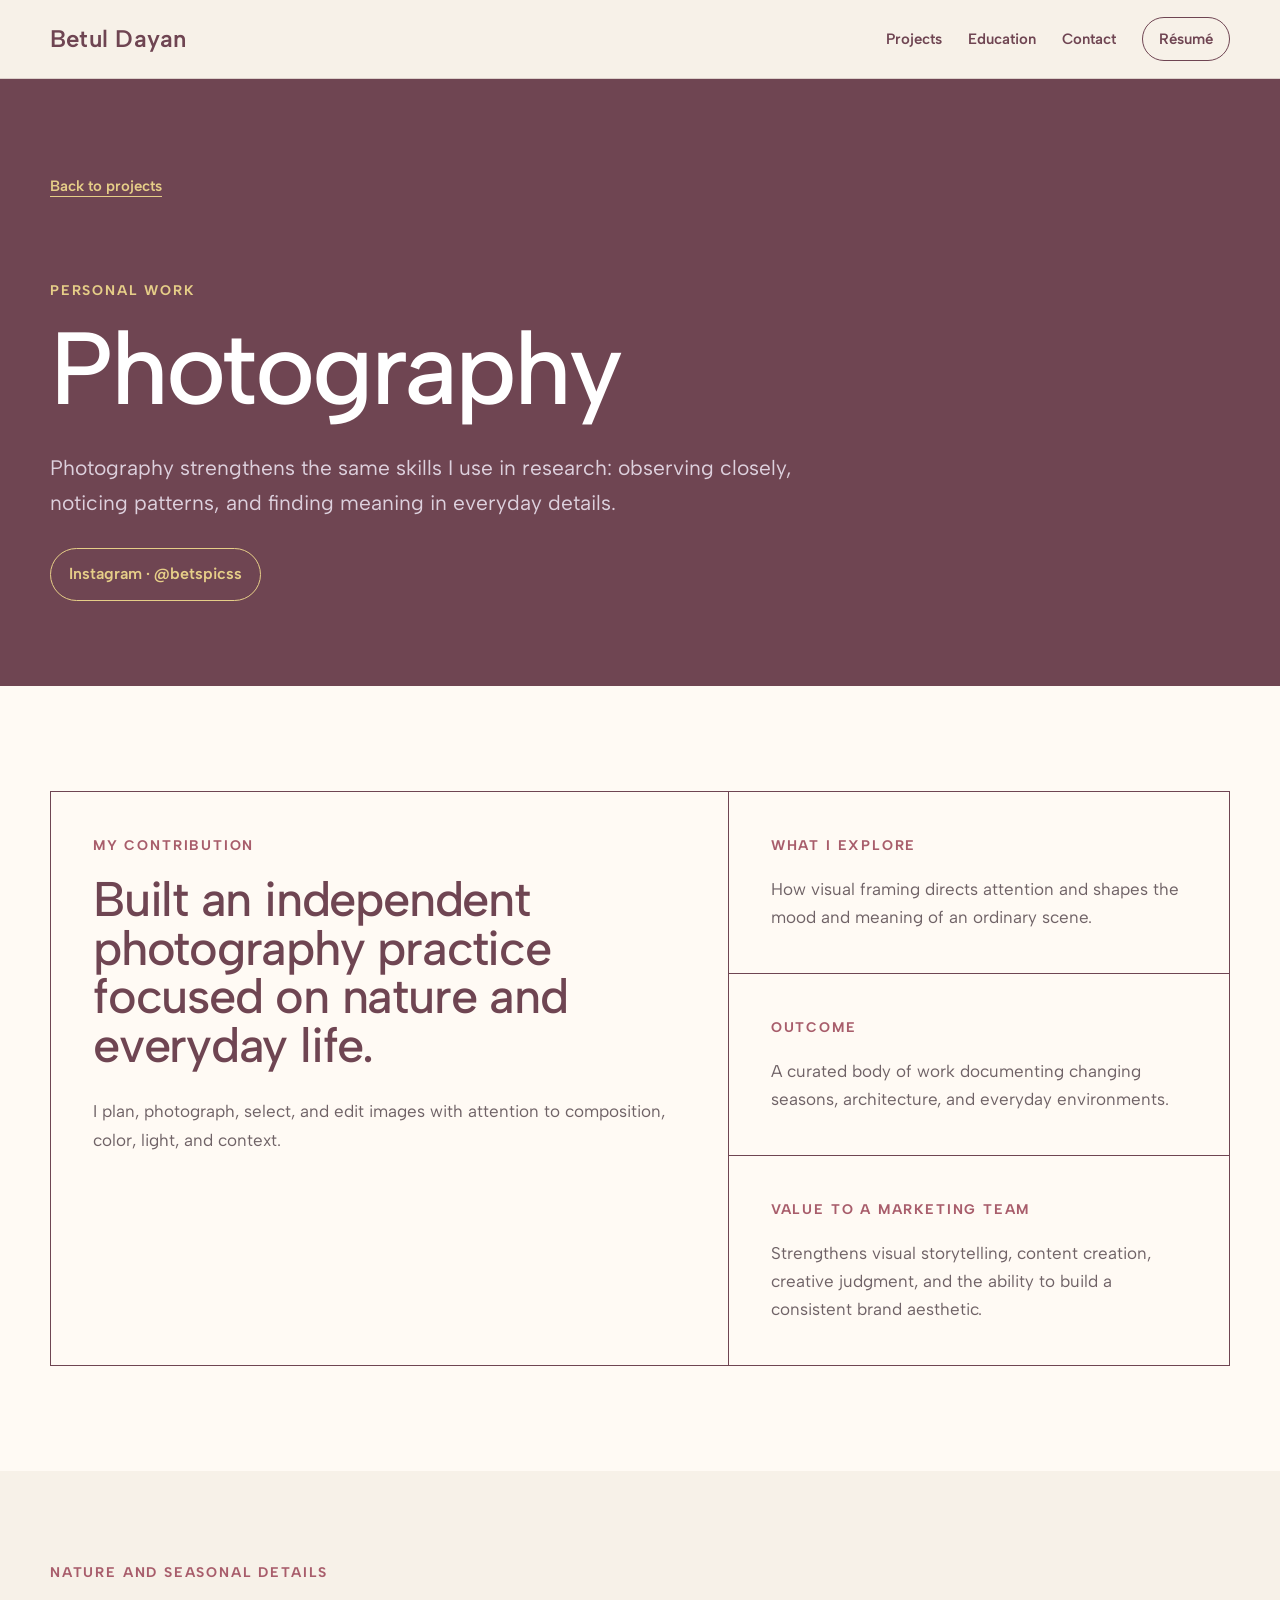
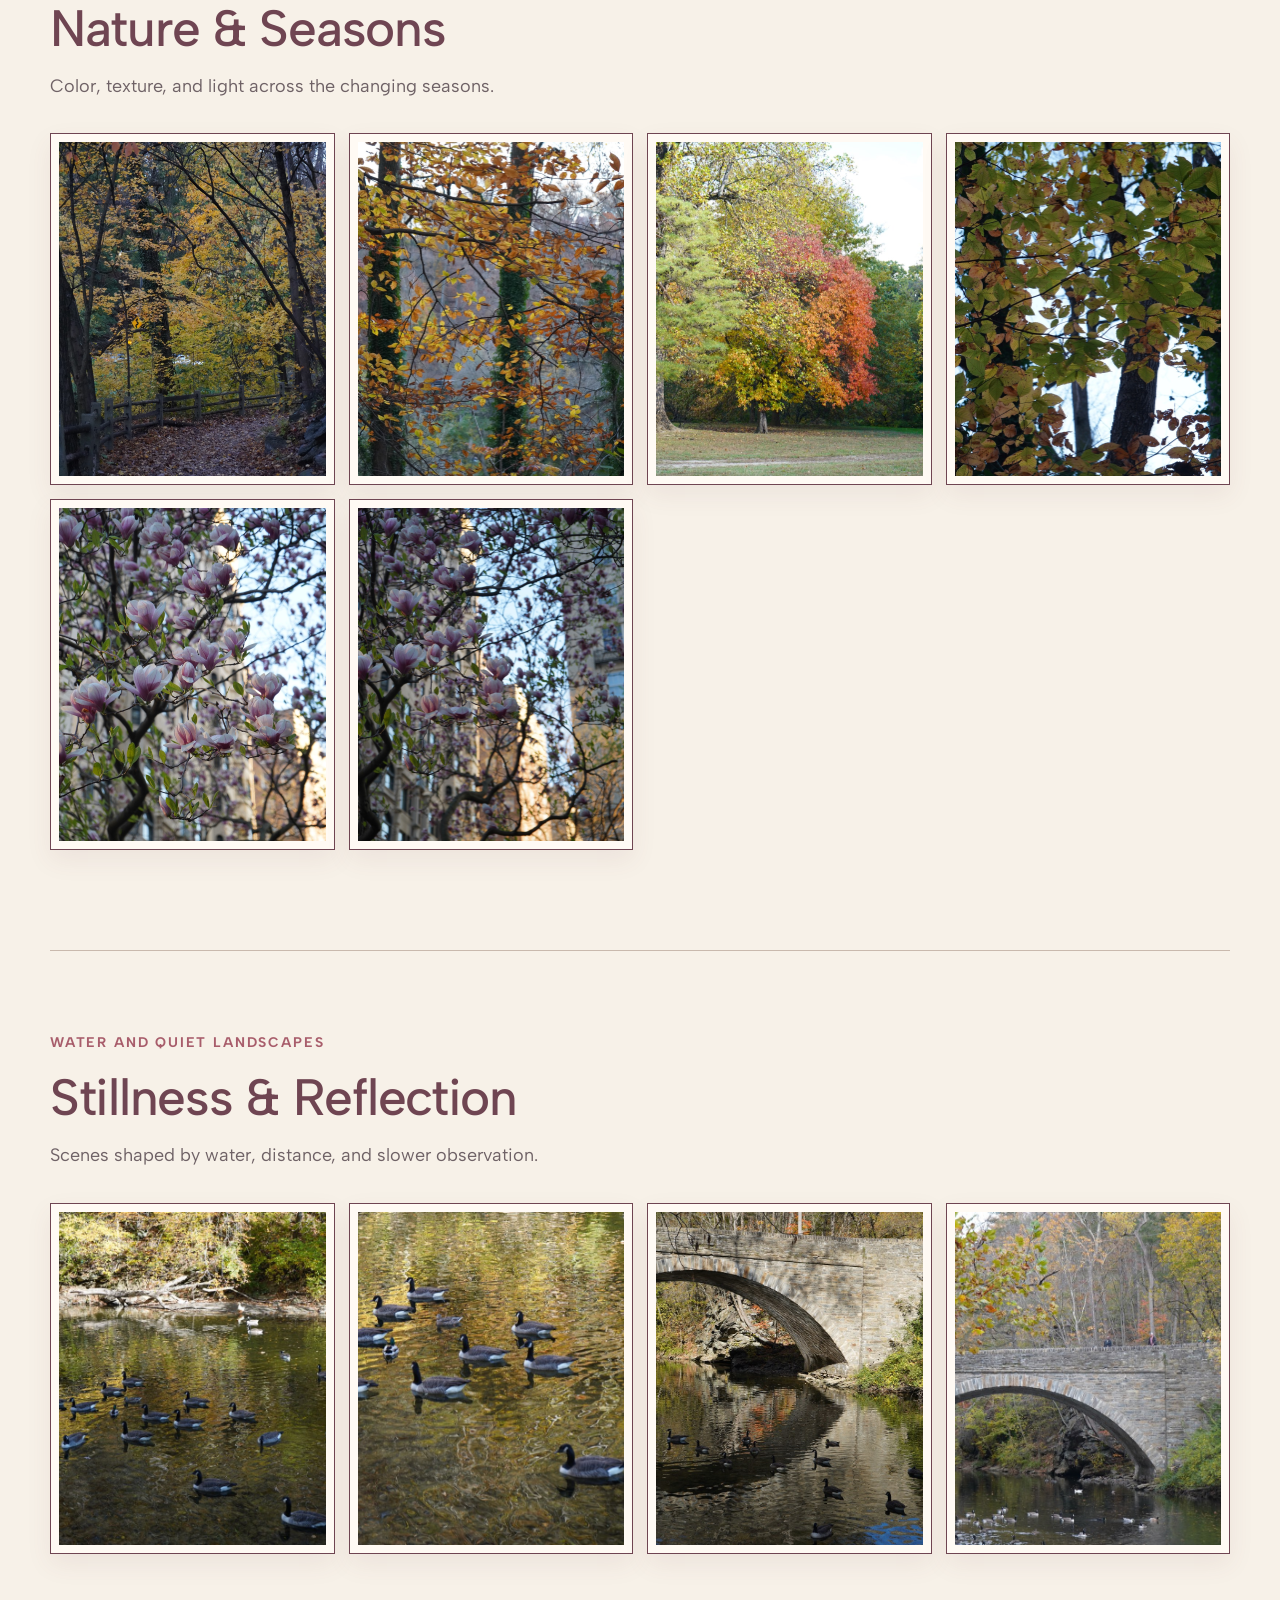
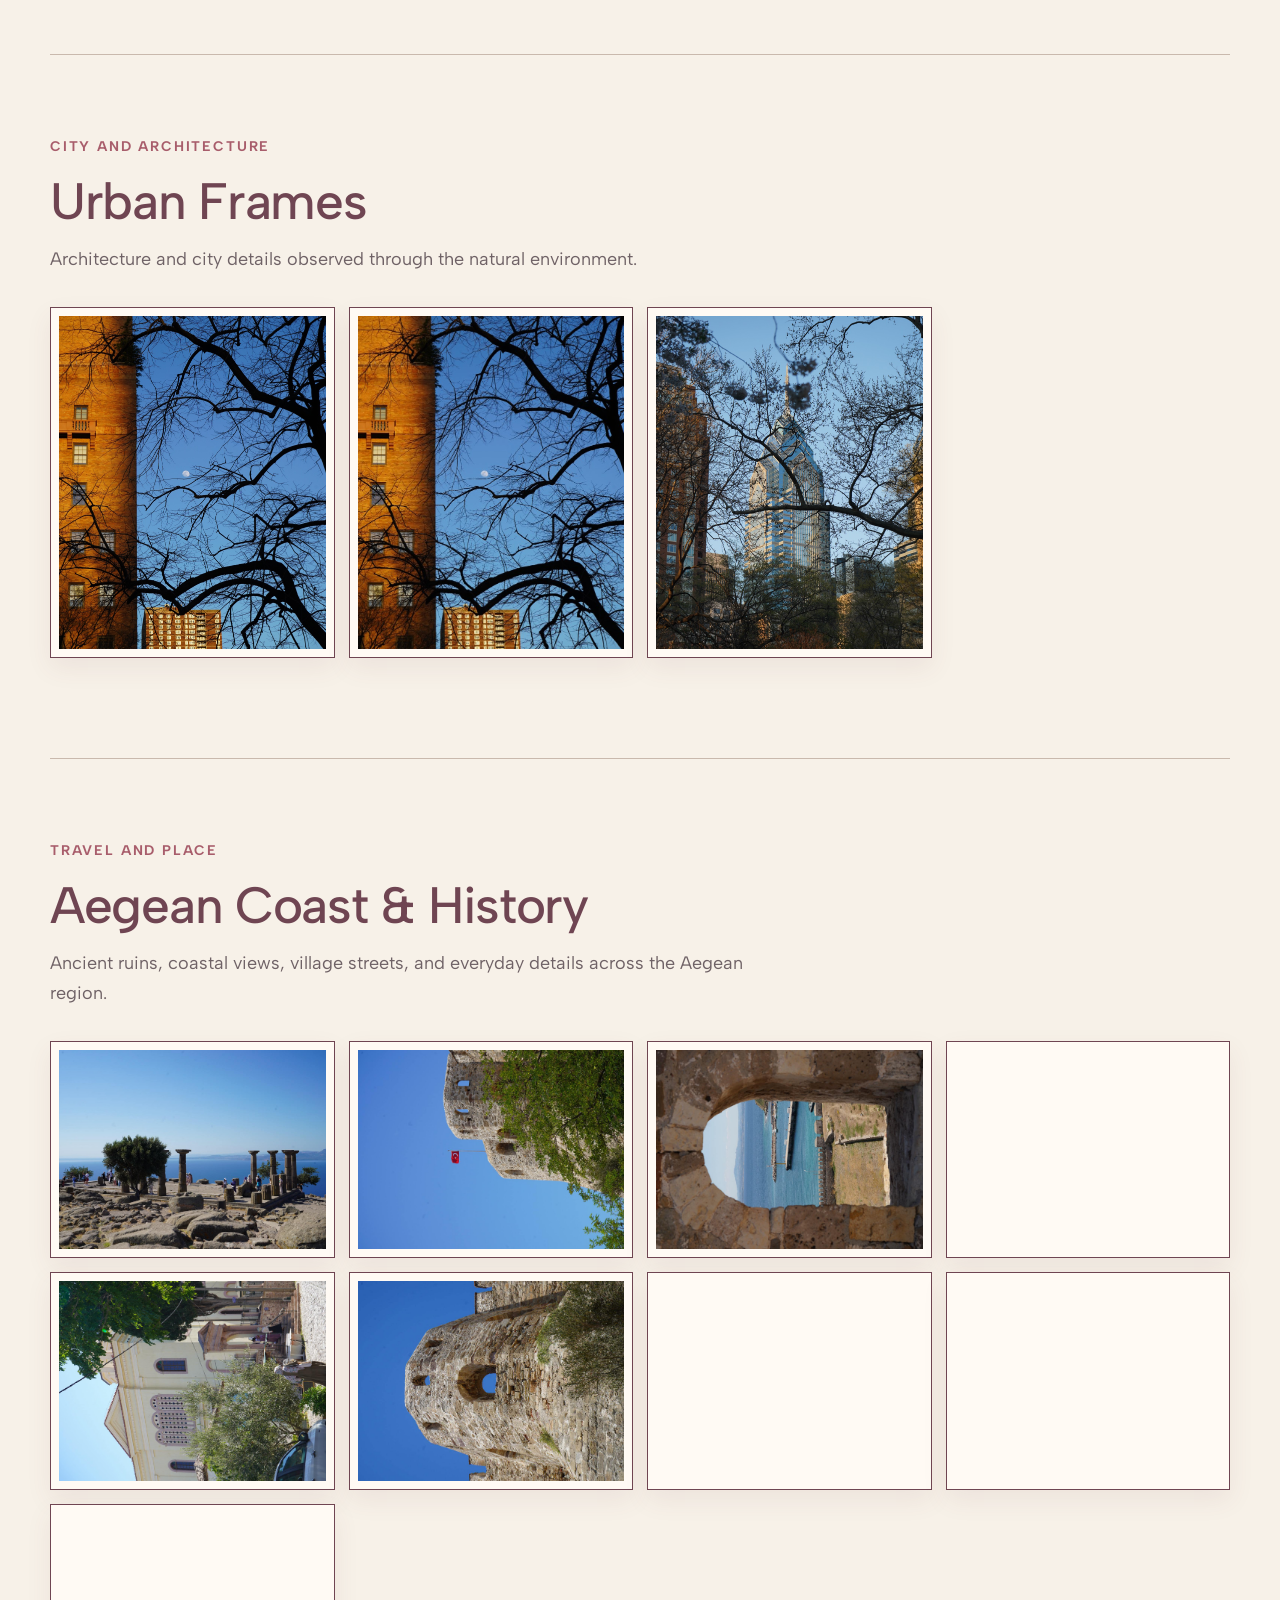
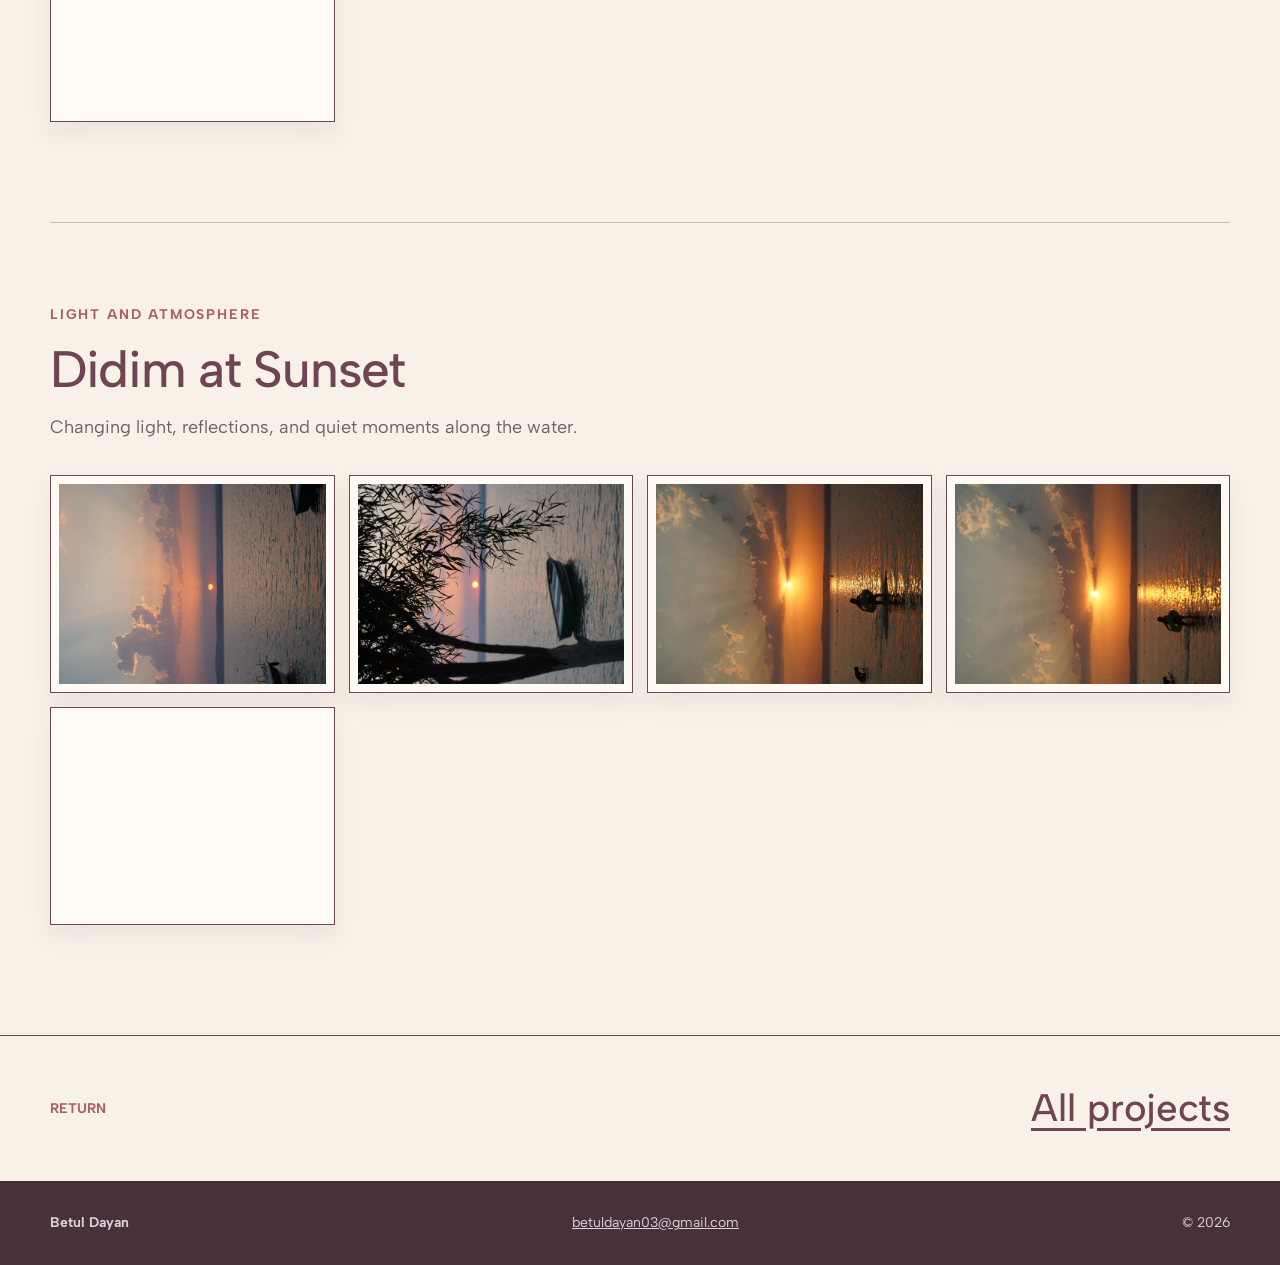
==== photography.html @ ee637c76 "Expand photography albums with Aegean and Didim collections" ====
<!doctype html>
<html lang="en">
  <head>
    <meta charset="utf-8" />
    <meta name="viewport" content="width=device-width, initial-scale=1" />
    <meta name="description" content="A selection of photography by Betul Dayan." />
    <title>Photography | Betul Dayan</title>
    <link rel="stylesheet" href="styles.css?v=23" />
    <script defer src="script.js?v=2"></script>
  </head>
  <body>
    <a class="skip-link" href="#main">Skip to content</a>
    <header class="site-header"><div class="shell nav-row"><a class="wordmark" href="index.html"><strong>Betul Dayan</strong></a><button class="menu-button" type="button" aria-expanded="false" aria-controls="site-nav"><span></span><span></span><span class="sr-only">Open navigation</span></button><nav id="site-nav" class="site-nav"><a href="index.html#work">Projects</a><a href="index.html#experience">Education</a><a href="index.html#contact">Contact</a><a class="nav-pill" href="assets/Betul_Dayan_Resume.pdf" download>Résumé</a></nav></div></header>
    <main id="main">
      <section class="photography-hero"><div class="shell"><a class="back-link" href="index.html#work">Back to projects</a><p class="eyebrow">Personal work</p><h1>Photography</h1><p class="photography-intro">Photography strengthens the same skills I use in research: observing closely, noticing patterns, and finding meaning in everyday details.</p><a class="photography-instagram" href="https://www.instagram.com/betspicss/" target="_blank" rel="noreferrer">Instagram · @betspicss</a></div></section>
      <section class="project-details photography-details"><div class="shell detail-grid"><article><p class="section-label">My contribution</p><h2>Built an independent photography practice focused on nature and everyday life.</h2><p>I plan, photograph, select, and edit images with attention to composition, color, light, and context.</p></article><article><p class="section-label">What I explore</p><p>How visual framing directs attention and shapes the mood and meaning of an ordinary scene.</p></article><article><p class="section-label">Outcome</p><p>A curated body of work documenting changing seasons, architecture, and everyday environments.</p></article><article><p class="section-label">Value to a marketing team</p><p>Strengthens visual storytelling, content creation, creative judgment, and the ability to build a consistent brand aesthetic.</p></article></div></section>
      <section class="photography-gallery-section" aria-label="Photography albums">
        <div class="shell">
          <article class="photography-album">
            <header class="photography-album-heading"><p class="section-label">Nature and seasonal details</p><h2>Nature &amp; Seasons</h2><p>Color, texture, and light across the changing seasons.</p></header>
            <div class="photography-grid">
              <figure><a href="assets/photo-autumn-path.jpg" target="_blank" rel="noreferrer"><img src="assets/photo-autumn-path.jpg" alt="A winding woodland path beneath autumn foliage" loading="lazy" decoding="async" /></a></figure>
              <figure><a href="assets/photo-autumn-leaves.jpg" target="_blank" rel="noreferrer"><img src="assets/photo-autumn-leaves.jpg" alt="Layers of yellow and copper leaves between tree trunks" loading="lazy" decoding="async" /></a></figure>
              <figure><a href="assets/photo-autumn-trees.jpg" target="_blank" rel="noreferrer"><img src="assets/photo-autumn-trees.jpg" alt="Tall trees surrounded by warm autumn foliage" loading="lazy" decoding="async" /></a></figure>
              <figure><a href="assets/photo-green-canopy.jpg" target="_blank" rel="noreferrer"><img src="assets/photo-green-canopy.jpg" alt="Green and amber leaves forming a dense forest canopy" loading="lazy" decoding="async" /></a></figure>
              <figure><a href="assets/photo-magnolias-close.jpg" target="_blank" rel="noreferrer"><img src="assets/photo-magnolias-close.jpg" alt="Pink magnolia blossoms against a softly blurred city background" loading="lazy" decoding="async" /></a></figure>
              <figure><a href="assets/photo-magnolias-wide.jpg" target="_blank" rel="noreferrer"><img src="assets/photo-magnolias-wide.jpg" alt="A canopy of pink magnolia blossoms framed by city buildings" loading="lazy" decoding="async" /></a></figure>
            </div>
          </article>
          <article class="photography-album">
            <header class="photography-album-heading"><p class="section-label">Water and quiet landscapes</p><h2>Stillness &amp; Reflection</h2><p>Scenes shaped by water, distance, and slower observation.</p></header>
            <div class="photography-grid">
              <figure><a href="assets/photo-pond-shore.jpg" target="_blank" rel="noreferrer"><img src="assets/photo-pond-shore.jpg" alt="A quiet pond shoreline surrounded by trees" loading="lazy" decoding="async" /></a></figure>
              <figure><a href="assets/photo-geese-reflections.jpg" target="_blank" rel="noreferrer"><img src="assets/photo-geese-reflections.jpg" alt="Geese moving across reflective water" loading="lazy" decoding="async" /></a></figure>
              <figure><a href="assets/photo-stone-bridge.jpg" target="_blank" rel="noreferrer"><img src="assets/photo-stone-bridge.jpg" alt="A stone bridge framed by surrounding greenery" loading="lazy" decoding="async" /></a></figure>
              <figure><a href="assets/photo-bridge-landscape.jpg" target="_blank" rel="noreferrer"><img src="assets/photo-bridge-landscape.jpg" alt="A bridge extending across a natural landscape" loading="lazy" decoding="async" /></a></figure>
            </div>
          </article>
          <article class="photography-album">
            <header class="photography-album-heading"><p class="section-label">City and architecture</p><h2>Urban Frames</h2><p>Architecture and city details observed through the natural environment.</p></header>
            <div class="photography-grid">
              <figure><a href="assets/photo-moon-building.jpg" target="_blank" rel="noreferrer"><img src="assets/photo-moon-building.jpg" alt="The moon framed by bare branches beside a sunlit brick building" loading="lazy" decoding="async" /></a></figure>
              <figure><a href="assets/photo-moon-architecture.jpg" target="_blank" rel="noreferrer"><img src="assets/photo-moon-architecture.jpg" alt="The moon framed by bare branches and urban architecture" loading="lazy" decoding="async" /></a></figure>
              <figure><a href="assets/photo-city-spire.jpg" target="_blank" rel="noreferrer"><img src="assets/photo-city-spire.jpg" alt="A glass city tower and spire viewed through tree branches" loading="lazy" decoding="async" /></a></figure>
            </div>
          </article>
          <article class="photography-album">
            <header class="photography-album-heading"><p class="section-label">Travel and place</p><h2>Aegean Coast &amp; History</h2><p>Ancient ruins, coastal views, village streets, and everyday details across the Aegean region.</p></header>
            <div class="photography-grid landscape-grid">
              <figure><a href="assets/ege-02558.jpg" target="_blank" rel="noreferrer"><img src="assets/ege-02558.jpg" alt="Ancient stone columns overlooking the blue Aegean Sea" loading="lazy" decoding="async" /></a></figure>
              <figure><a href="assets/ege-02576.jpg" target="_blank" rel="noreferrer"><img src="assets/ege-02576.jpg" alt="Turkish flag beside a historic stone fortress under a blue sky" loading="lazy" decoding="async" /></a></figure>
              <figure><a href="assets/ege-02574.jpg" target="_blank" rel="noreferrer"><img src="assets/ege-02574.jpg" alt="Aegean harbor viewed through an opening in a stone wall" loading="lazy" decoding="async" /></a></figure>
              <figure><a href="assets/ege-02572.jpg" target="_blank" rel="noreferrer"><img src="assets/ege-02572.jpg" alt="Fishing boats and hillside homes along an Aegean harbor" loading="lazy" decoding="async" /></a></figure>
              <figure><a href="assets/ege-02584.jpg" target="_blank" rel="noreferrer"><img src="assets/ege-02584.jpg" alt="Historic cream-colored building framed by trees and a village street" loading="lazy" decoding="async" /></a></figure>
              <figure><a href="assets/ege-02579.jpg" target="_blank" rel="noreferrer"><img src="assets/ege-02579.jpg" alt="Stone tower rising against a deep blue sky" loading="lazy" decoding="async" /></a></figure>
              <figure><a href="assets/ege-02591.jpg" target="_blank" rel="noreferrer"><img src="assets/ege-02591.jpg" alt="Ancient library ruins with visitors under a clear sky" loading="lazy" decoding="async" /></a></figure>
              <figure><a href="assets/ege-02589.jpg" target="_blank" rel="noreferrer"><img src="assets/ege-02589.jpg" alt="White village houses layered across a green hillside" loading="lazy" decoding="async" /></a></figure>
              <figure><a href="assets/ege-02578.jpg" target="_blank" rel="noreferrer"><img src="assets/ege-02578.jpg" alt="Scooters parked beneath a leafy tree beside old stonework" loading="lazy" decoding="async" /></a></figure>
            </div>
          </article>
          <article class="photography-album">
            <header class="photography-album-heading"><p class="section-label">Light and atmosphere</p><h2>Didim at Sunset</h2><p>Changing light, reflections, and quiet moments along the water.</p></header>
            <div class="photography-grid landscape-grid">
              <figure><a href="assets/didim-02234.jpg" target="_blank" rel="noreferrer"><img src="assets/didim-02234.jpg" alt="Orange sun setting over the water beneath glowing clouds" loading="lazy" decoding="async" /></a></figure>
              <figure><a href="assets/didim-02246.jpg" target="_blank" rel="noreferrer"><img src="assets/didim-02246.jpg" alt="Sunset framed by silhouetted tree branches above a small boat" loading="lazy" decoding="async" /></a></figure>
              <figure><a href="assets/didim-02071.jpg" target="_blank" rel="noreferrer"><img src="assets/didim-02071.jpg" alt="Swimmer carrying a float in the sea at sunset" loading="lazy" decoding="async" /></a></figure>
              <figure><a href="assets/didim-02070.jpg" target="_blank" rel="noreferrer"><img src="assets/didim-02070.jpg" alt="Sun and clouds reflected across the sea with a silhouetted swimmer" loading="lazy" decoding="async" /></a></figure>
              <figure><a href="assets/didim-02226.jpg" target="_blank" rel="noreferrer"><img src="assets/didim-02226.jpg" alt="Soft pink sunset over calm water and distant wind turbines" loading="lazy" decoding="async" /></a></figure>
            </div>
          </article>
        </div>
      </section>
      <section class="next-project"><div class="shell"><span>Return</span><a href="index.html#work">All projects</a></div></section>
    </main>
    <footer><div class="shell footer-row"><strong>Betul Dayan</strong><a href="mailto:betuldayan03@gmail.com">betuldayan03@gmail.com</a><span>© <span id="year"></span></span></div></footer>
  </body>
</html>
---- styles.css ----
@import url('https://fonts.googleapis.com/css2?family=Albert+Sans:ital,wght@0,400;0,500;0,600;0,700;1,400&display=swap');

:root {
  --ink: #31272b; --paper: #f7f1e8; --paper-2: #fffaf4; --plum: #6f4552;
  --plum-dark: #49313a; --coral: #a85d6b; --yellow: #e6ce88;
  --lime: #e8dfc3; --sky: #e5ddd4; --rose: #ecd5d8;
  --font-display: "Albert Sans", Arial, sans-serif; --font-body: "Albert Sans", Arial, sans-serif;
  --line: #c9b9ad; --muted: #6f6266;
}
* { box-sizing: border-box; }
html { scroll-behavior: smooth; }
body { margin: 0; background: var(--paper); color: var(--ink); font-family: var(--font-body); font-size: 17px; line-height: 1.65; -webkit-font-smoothing: antialiased; }
img { display: block; max-width: 100%; }
a { color: inherit; }
button { font: inherit; }
.shell { width: min(1180px, calc(100% - 44px)); margin: 0 auto; }
.sr-only { position: absolute; width: 1px; height: 1px; padding: 0; margin: -1px; overflow: hidden; clip: rect(0,0,0,0); white-space: nowrap; border: 0; }
.skip-link { position: fixed; top: -80px; left: 18px; z-index: 100; border-radius: 99px; background: var(--yellow); padding: 10px 16px; font-weight: 800; }
.skip-link:focus { top: 18px; }
:focus-visible { outline: 3px solid var(--coral); outline-offset: 4px; }

.site-header { position: sticky; top: 0; z-index: 50; background: rgba(247,241,232,.94); border-bottom: 1px solid rgba(111,69,82,.2); backdrop-filter: blur(16px); }
.nav-row { min-height: 78px; display: flex; align-items: center; justify-content: space-between; gap: 28px; }
.wordmark { display: inline-flex; align-items: center; color: var(--plum); text-decoration: none; }
.wordmark strong { font-family: var(--font-display); font-size: 24px; font-weight: 600; letter-spacing: .01em; }
.site-nav { display: flex; align-items: center; gap: 26px; }
.site-nav a { color: var(--plum); font-size: 15px; font-weight: 600; text-decoration: none; }
.site-nav a:hover { color: var(--coral); }
.site-nav .nav-pill { border: 1px solid var(--plum); border-radius: 999px; padding: 9px 16px; }
.menu-button { display: none; border: 0; background: none; padding: 8px; }
.menu-button span:not(.sr-only) { display: block; width: 26px; height: 2px; margin: 6px 0; background: var(--plum); }

.eyebrow, .section-label { margin: 0 0 18px; color: var(--coral); font-size: 14px; font-weight: 700; letter-spacing: .13em; text-transform: uppercase; }
.home-hero { position: relative; overflow: hidden; padding: 110px 0 95px; background: var(--paper); }
.home-hero::after { content: ""; position: absolute; width: 420px; height: 420px; right: -130px; top: -180px; border-radius: 50%; background: var(--rose); opacity: .65; }
.home-hero .shell { position: relative; z-index: 1; }
.home-hero h1 { max-width: 1050px; margin: 0; color: var(--plum-dark); font-family: var(--font-display); font-size: clamp(4rem, 8.7vw, 8.2rem); font-weight: 500; line-height: .95; letter-spacing: -.03em; }
.home-hero h1.intro-title { max-width: 1000px; font-size: clamp(3rem, 6vw, 5.25rem); line-height: .98; white-space: normal; overflow-wrap: anywhere; text-wrap: balance; }
.hero-meta { display: flex; flex-wrap: wrap; gap: 12px 28px; margin-top: 50px; border-top: 1px solid var(--line); padding-top: 22px; color: var(--plum); font-size: 14px; font-weight: 700; letter-spacing: .08em; text-transform: uppercase; }

.about-section { padding: 110px 0; background: var(--plum); color: #fff; }
.about-layout { display: grid; grid-template-columns: .82fr 1.18fr; gap: 8vw; align-items: center; }
.about-photo { margin: 0; padding: 12px; background: var(--paper-2); transform: rotate(-1.5deg); box-shadow: 16px 18px 0 rgba(0,0,0,.13); }
.about-photo-frame { overflow: hidden; }
.about-photo img { width: 100%; height: min(600px, 60vw); object-fit: cover; object-position: center 34%; transform: scale(1.18); transform-origin: 50% 34%; }
.about-section .section-label { color: var(--yellow); }
.about-copy h2, .section-heading h2, .project-details h2, .project-demo-section h2, .rec-showcase h2, .operations-callout h2 { margin: 0; font-family: var(--font-display); font-size: clamp(3rem, 5.7vw, 5.8rem); font-weight: 500; line-height: 1; letter-spacing: -.025em; }
.about-lede { margin: 30px 0 14px; color: #fff; font-size: 22px; line-height: 1.45; }
.about-copy > p:not(.section-label):not(.about-lede) { color: #eadfe1; }
.stat-row { display: grid; grid-template-columns: repeat(3,1fr); margin-top: 45px; border-top: 1px solid #916978; border-bottom: 1px solid #916978; }
.stat-row div { padding: 24px 16px 22px 0; }
.stat-row strong, .stat-row span { display: block; }
.stat-row strong { color: var(--yellow); font-family: var(--font-display); font-size: 38px; line-height: 1; }
.stat-row span { margin-top: 8px; color: #eadfe1; font-size: 14px; font-weight: 700; text-transform: uppercase; }
.button-row { display: flex; align-items: center; gap: 25px; margin-top: 35px; }
.button { display: inline-flex; min-height: 50px; align-items: center; justify-content: center; border-radius: 999px; padding: 12px 22px; font-weight: 850; text-decoration: none; }
.primary-button { background: var(--yellow); color: var(--plum); }
.text-link { font-weight: 850; text-underline-offset: 5px; }
.text-link:hover { color: var(--coral); }

.capabilities-section, .projects-section, .experience-section { padding: 110px 0; }
.capabilities-section { background: var(--paper-2); }
.section-heading { display: flex; align-items: end; justify-content: space-between; gap: 30px; margin-bottom: 55px; }
.section-heading .section-label { margin-bottom: 12px; }
.section-heading h2 { color: var(--plum); }
.capability-grid { display: grid; grid-template-columns: repeat(6,1fr); gap: 18px; }
.capability-card { grid-column: span 2; min-height: 210px; display: grid; grid-template-columns: 42px minmax(0,1fr); grid-template-rows: auto 1fr; column-gap: 18px; row-gap: 12px; margin: 0; padding: 24px; border: 1px solid var(--plum); border-radius: 18px; box-shadow: 0 10px 25px rgba(111,69,82,.08); }
.capability-card span { grid-row: 1 / span 2; width: 42px; height: 42px; display: grid; place-items: center; border: 1px solid currentColor; border-radius: 50%; font-size: 14px; font-weight: 700; }
.capability-card h3 { margin: 0; font-family: var(--font-display); font-size: 27px; line-height: 1.1; letter-spacing: 0; }
.capability-card p { align-self: end; margin: 0; font-size: 16px; line-height: 1.5; }
.plum-card { background: var(--plum); color: #fff; }
.coral-card { background: var(--rose); }
.yellow-card { background: var(--yellow); }
.rose-card { background: #f4e5e4; }
.oat-card { background: var(--lime); }
.blue-card { background: var(--sky); }

.projects-section { background: var(--paper); }
.project-carousel-layout { display: grid; grid-template-columns: 48px minmax(0,1fr) 48px; gap: 14px; align-items: center; }
.project-carousel { overflow: hidden; }
.project-grid { display: flex; gap: 22px; overflow-x: auto; scroll-behavior: smooth; scroll-snap-type: x mandatory; scrollbar-width: none; }
.project-grid::-webkit-scrollbar { display: none; }
.project-card { flex: 0 0 calc((100% - 44px) / 3); display: flex; flex-direction: column; border: 1px solid var(--plum); background: var(--paper-2); scroll-snap-align: start; text-decoration: none; transition: transform .2s ease, box-shadow .2s ease; }
.project-card:hover { transform: translateY(-6px); box-shadow: 10px 12px 0 rgba(111,69,82,.14); }
.project-image, .project-art { aspect-ratio: 1.08; overflow: hidden; border-bottom: 1px solid var(--plum); }
.project-image img { width: 100%; height: 100%; object-fit: cover; }
.project-copy { min-height: 285px; display: flex; flex: 1; flex-direction: column; padding: 25px; }
.project-copy p { margin: 0 0 14px; color: var(--coral); font-size: 14px; font-weight: 700; letter-spacing: .08em; text-transform: uppercase; }
.project-copy h3 { margin: 0 0 20px; color: var(--plum); font-family: var(--font-display); font-size: 31px; font-weight: 500; line-height: 1.08; }
.project-copy span { margin-top: auto; color: var(--muted); font-size: 14px; font-weight: 600; }
.project-copy .project-summary { display: block; margin-top: 0; color: var(--ink); font-size: 16px; font-weight: 400; line-height: 1.55; }
.project-copy cite { font-style: normal; }
.carousel-button { width: 48px; height: 48px; border: 1px solid var(--plum); border-radius: 50%; background: var(--paper-2); color: var(--plum); font-size: 24px; font-weight: 800; line-height: 1; cursor: pointer; transition: background .2s ease, color .2s ease, opacity .2s ease; }
.carousel-button:hover:not(:disabled) { background: var(--plum); color: #fff; }
.carousel-button:disabled { opacity: .32; cursor: default; }
.project-art { position: relative; display: grid; place-items: center; }
.recommendation-gallery { position: relative; padding: 18px; background: var(--sky); }
.recommendation-gallery img { position: absolute; object-fit: cover; border: 6px solid var(--paper-2); box-shadow: 8px 10px 0 rgba(111,69,82,.16); }
.recommendation-gallery .gallery-main { left: 20px; top: 20px; width: 72%; height: 82%; object-position: center; transform: rotate(-2deg); }
.recommendation-gallery .gallery-secondary { right: 18px; bottom: 18px; width: 58%; height: 52%; object-position: center; transform: rotate(2deg); }
.sona-image { display: grid; place-items: center; padding: 42px 28px; background: var(--lime); }
.sona-image img { width: 100%; height: auto; object-fit: contain; }
.book-cover-image { display: grid; place-items: center; padding: 18px; background: var(--plum); }
.book-cover-image img { width: 100%; height: 100%; object-fit: contain; }
.small-business-image { display: grid; place-items: center; padding: 20px; background: #fff; }
.small-business-image img { width: 100%; height: 100%; object-fit: contain; }
.photography-image img { object-position: 72% center; }
.recommendation-art { background: var(--sky); }
.art-bottle { width: 72px; height: 150px; border-radius: 20px 20px 27px 27px; background: var(--paper-2); box-shadow: 10px 12px 0 rgba(111,69,82,.2); }
.art-bottle::before { content: ""; display: block; width: 32px; height: 25px; margin: -18px auto 0; border-radius: 7px 7px 0 0; background: var(--plum); }
.art-panel { position: absolute; right: 24px; bottom: 25px; width: 105px; padding: 12px; border: 1px solid var(--plum); background: var(--paper-2); transform: rotate(3deg); }
.art-panel i { display: block; height: 9px; margin: 7px 0; border-radius: 9px; background: var(--coral); }
.art-panel i:nth-child(2) { width: 75%; background: var(--yellow); }
.art-panel i:nth-child(3) { width: 55%; background: var(--lime); }
.recommendation-art b { position: absolute; left: 22px; top: 21px; color: var(--plum); font-family: var(--font-display); font-size: 23px; }
.operations-art { align-content: center; background: var(--lime); color: var(--plum); text-align: center; }
.operations-art strong, .operations-art span { display: block; }
.operations-art strong { font-family: var(--font-display); font-size: 96px; line-height: .9; }
.operations-art span { margin-top: 14px; font-size: 14px; font-weight: 700; letter-spacing: .08em; text-transform: uppercase; }
.publication-strip { display: grid; grid-template-columns: 135px 1fr 210px; gap: 24px; align-items: center; margin-top: 32px; border: 1px solid var(--plum); padding: 24px; background: var(--rose); }
.publication-strip span, .publication-strip em { font-size: 14px; font-weight: 600; }
.publication-strip span { color: var(--coral); text-transform: uppercase; }
.publication-strip strong { font-family: var(--font-display); font-size: 20px; line-height: 1.2; }
.publication-strip em { color: var(--muted); font-style: normal; }

.experience-section { background: var(--sky); }
.experience-grid { display: grid; grid-template-columns: 1.2fr .8fr; gap: 80px; }
.experience-list article { display: grid; grid-template-columns: 125px 1fr; gap: 30px; border-top: 1px solid rgba(111,69,82,.35); padding: 27px 0; }
.experience-list article:last-child { border-bottom: 1px solid rgba(111,69,82,.35); }
.experience-list time { color: var(--coral); font-size: 19px; font-weight: 600; line-height: 1.3; }
.experience-list h3 { margin: 0 0 3px; color: var(--plum); font-family: var(--font-display); font-size: 27px; font-weight: 500; }
.experience-list p { margin: 0; color: #4b5556; }
.skills-panel { border: 1px solid var(--plum); padding: 34px; background: var(--yellow); box-shadow: 9px 10px 0 rgba(111,69,82,.14); transform: rotate(1deg); }
.skill-list { display: flex; flex-wrap: wrap; gap: 8px; }
.skill-list span { border: 1px solid var(--plum); border-radius: 999px; padding: 8px 12px; background: rgba(255,255,255,.3); font-size: 15px; font-weight: 600; line-height: 1.35; }
.education { margin: 35px 0 0; font-size: 16px; }

.contact-section { padding: 100px 0; background: var(--yellow); }
.contact-layout { display: grid; grid-template-columns: .95fr 1.05fr; gap: 80px; align-items: center; }
.contact-section h2 { margin: 0; color: var(--plum); font-family: var(--font-display); font-size: clamp(3.2rem, 6vw, 6rem); font-weight: 500; line-height: .98; letter-spacing: -.025em; }
.contact-links { display: grid; grid-template-columns: repeat(2, minmax(0,1fr)); gap: 12px; }
.contact-item { min-height: 132px; display: flex; flex-direction: column; justify-content: space-between; gap: 22px; border: 1px solid var(--plum); border-radius: 16px; padding: 20px; background: rgba(255,250,244,.52); color: var(--plum); text-decoration: none; transition: transform .2s ease, background .2s ease, box-shadow .2s ease; }
.contact-item:hover { transform: translateY(-3px); background: var(--paper-2); box-shadow: 0 9px 20px rgba(111,69,82,.1); }
.contact-item span { color: var(--coral); font-size: 14px; font-weight: 700; letter-spacing: .1em; text-transform: uppercase; }
.contact-item strong { font-family: var(--font-display); font-size: clamp(1.05rem, 1.5vw, 1.3rem); font-weight: 500; line-height: 1.25; overflow-wrap: anywhere; }
footer { background: var(--plum-dark); color: #ddd0dd; }
.footer-row { min-height: 84px; display: flex; align-items: center; justify-content: space-between; gap: 30px; font-size: 14px; }

/* Project pages */
.project-hero { padding: 92px 0 85px; background: var(--rose); }
.project-hero.rec-hero { background: var(--sky); }
.project-hero.ops-hero { background: var(--lime); }
.back-link { display: inline-block; margin-bottom: 80px; color: var(--plum); font-size: 15px; font-weight: 600; text-underline-offset: 5px; }
.project-hero h1 { max-width: 1000px; margin: 0; color: var(--plum); font-family: var(--font-display); font-size: clamp(4rem, 8vw, 7.7rem); font-weight: 500; line-height: .95; letter-spacing: -.03em; }
.project-hero > .shell > p:last-child { max-width: 720px; margin: 34px 0 0; color: #554c50; font-size: 21px; }
.project-details { padding: 105px 0; background: var(--paper-2); }
.detail-grid { display: grid; grid-template-columns: 1.15fr .85fr; gap: 1px; border: 1px solid var(--plum); background: var(--plum); }
.detail-grid article { min-height: 300px; padding: 42px; background: var(--paper-2); }
.detail-grid article:first-child { grid-row: span 3; }
.detail-grid article:not(:first-child) { min-height: 0; }
.detail-grid h2 { color: var(--plum); font-size: clamp(2.7rem, 4.8vw, 4.7rem); }
.detail-grid article:first-child h2 { font-size: clamp(2.35rem, 3.8vw, 3.8rem); }
.detail-grid article > p:last-child { margin: 0; color: var(--muted); }
.detail-grid article:first-child > p:last-child { margin-top: 28px; }
.project-demo-section, .rec-showcase { padding: 105px 0; background: var(--yellow); }
.demo-layout, .rec-layout { display: grid; grid-template-columns: .72fr 1.28fr; gap: 70px; align-items: start; }
.project-demo-section h2, .rec-showcase h2 { color: var(--plum); font-size: clamp(2.8rem, 5vw, 5rem); }
.project-demo-section .text-link { display: inline-block; margin-top: 28px; color: var(--plum); }
.small-business-showcase { background: var(--rose); }
.campaign-artwork { max-width: 500px; margin: 0 auto; border: 1px solid var(--plum); padding: 24px; background: #fff; box-shadow: 12px 14px 0 rgba(111,69,82,.13); }
.campaign-artwork img { width: 100%; height: auto; }
.social-content-showcase { background: var(--yellow); }
.social-content-layout { align-items: center; }
.instagram-reel-link { display: inline-block; margin-top: 28px; color: var(--plum); }
.instagram-reel-frame { width: min(100%, 430px); aspect-ratio: 9 / 16; justify-self: center; overflow: hidden; border: 1px solid var(--plum); border-radius: 22px; padding: 8px; background: #fff; box-shadow: 12px 14px 0 rgba(111,69,82,.14); }
.instagram-reel-frame iframe { width: 100%; height: 100%; display: block; border: 0; border-radius: 14px; background: #fff; }
.display-demo { padding: 24px; border: 1px solid var(--plum); background: var(--paper-2); }
.demo-top { display: flex; align-items: center; justify-content: space-between; gap: 20px; margin-bottom: 18px; }
.demo-top p { margin: 0; color: var(--plum); font-weight: 900; }
.display-controls { display: flex; border: 1px solid var(--plum); border-radius: 999px; padding: 4px; }
.display-toggle { border: 0; border-radius: 999px; padding: 8px 14px; background: transparent; color: var(--plum); font-size: 14px; font-weight: 600; cursor: pointer; }
.display-toggle.active { background: var(--plum); color: #fff; }
.display-frame { position: relative; min-height: 515px; overflow: hidden; border: 10px solid #fff; background: #fff; }
.display-image { position: absolute; inset: 0; width: 100%; height: 100%; object-fit: cover; opacity: 0; transition: opacity .35s ease; }
.display-image.visible { opacity: 1; }
.display-caption { position: absolute; left: 18px; right: 18px; bottom: 18px; display: flex; justify-content: space-between; gap: 15px; align-items: center; background: rgba(255,250,243,.95); padding: 12px 14px; }
.display-caption strong { color: var(--plum); }
.display-caption span { color: var(--muted); font-size: 14px; text-align: right; }
.rec-showcase { background: var(--plum); color: #fff; }
.rec-layout { grid-template-columns: 1.18fr .82fr; align-items: center; }
.rec-showcase .section-label { color: var(--yellow); }
.rec-showcase h2 { color: #fff; }
.recommendation-comparison-section { padding: 105px 0; background: var(--paper); }
.recommendation-comparison-intro { max-width: 780px; }
.recommendation-comparison-intro h2 { margin: 0; color: var(--plum); font-family: var(--font-display); font-size: clamp(2.5rem, 5vw, 4.8rem); font-weight: 500; line-height: 1; letter-spacing: -.025em; }
.recommendation-comparison-intro > p:last-child { max-width: 640px; margin: 22px 0 0; color: #5f5559; font-size: 18px; line-height: 1.65; }
.recommendation-comparison-grid { display: grid; grid-template-columns: repeat(2, minmax(0, 1fr)); gap: 24px; margin-top: 46px; }
.recommendation-comparison-grid figure { margin: 0; border: 1px solid var(--plum); background: #fff; padding: 14px; box-shadow: 9px 11px 0 rgba(111,69,82,.14); }
.recommendation-comparison-grid figcaption { display: grid; gap: 5px; min-height: 82px; padding: 8px 8px 14px; }
.recommendation-comparison-grid figcaption strong { color: var(--plum); font-family: var(--font-display); font-size: 27px; font-weight: 500; }
.recommendation-comparison-grid figcaption span { color: #61575a; font-size: 16px; line-height: 1.5; }
.recommendation-comparison-grid a { display: block; overflow: hidden; border: 1px solid #ded6d0; background: #fff; }
.recommendation-comparison-grid img { display: block; width: 100%; aspect-ratio: 1.05 / 1; object-fit: contain; }
.recommendation-evidence-gallery { display: grid; grid-template-columns: 1.05fr .95fr; gap: 14px; align-items: start; padding: 8px 10px 24px 0; }
.recommendation-evidence-gallery figure { margin: 0; overflow: hidden; border: 6px solid var(--paper-2); background: var(--paper-2); box-shadow: -10px 12px 0 var(--coral); }
.recommendation-evidence-gallery figure:first-child { transform: rotate(-1.5deg); }
.recommendation-evidence-gallery figure:last-child { margin-top: 64px; transform: rotate(1.5deg); }
.recommendation-evidence-gallery img { display: block; width: 100%; height: auto; object-fit: cover; }
.recommendation-browser { border: 1px solid #c9b3bb; border-radius: 18px; overflow: hidden; background: var(--paper-2); color: var(--ink); box-shadow: -10px 12px 0 var(--coral); transform: rotate(-1deg); }
.browser-bar { display: flex; align-items: center; gap: 7px; min-height: 44px; border-bottom: 1px solid #d4cbc5; padding: 0 15px; background: #f3ece4; }
.browser-bar > span { width: 8px; height: 8px; border-radius: 50%; background: var(--coral); }
.browser-bar > span:nth-child(2) { background: var(--yellow); }
.browser-bar > span:nth-child(3) { background: var(--lime); }
.browser-bar em { margin-left: 10px; color: #776e71; font-size: 14px; }
.product-row { display: grid; grid-template-columns: .75fr 1.25fr; min-height: 470px; }
.product-hero { display: flex; flex-direction: column; align-items: center; justify-content: center; border-right: 1px solid #d4cbc5; padding: 28px; text-align: center; }
.bottle { position: relative; width: 78px; height: 170px; border-radius: 25px 25px 32px 32px; background: var(--sky); }
.bottle::before { content: ""; position: absolute; top: -24px; left: 22px; width: 34px; height: 30px; border-radius: 8px 8px 2px 2px; background: var(--plum); }
.product-hero p { margin: 32px 0 4px; color: var(--coral); font-size: 14px; font-weight: 700; text-transform: uppercase; }
.recommendation-column { padding: 42px 26px; }
.rec-label { margin: 0 0 22px; font-family: var(--font-display); font-size: 24px; }
.rec-card { display: grid; grid-template-columns: 48px 1fr auto; gap: 12px; align-items: center; border: 1px solid #d8cec6; border-radius: 14px; margin-bottom: 12px; padding: 13px; background: #fff; }
.mini-product { width: 44px; height: 44px; border-radius: 10px; }
.mini-product.coral { background: var(--coral); }
.mini-product.blue { background: var(--sky); }
.rec-card strong, .rec-card small { display: block; }
.rec-card small { color: var(--muted); }
.rec-card b { color: var(--plum); font-size: 14px; }
.operations-callout { padding: 120px 0; background: var(--lime); }
.operations-callout h2 { max-width: 1050px; color: var(--plum); }
.next-project { border-top: 1px solid var(--plum); background: var(--paper); }
.next-project .shell { min-height: 145px; display: flex; align-items: center; justify-content: space-between; gap: 25px; }
.next-project span { color: var(--coral); font-size: 14px; font-weight: 700; text-transform: uppercase; }
.next-project a { color: var(--plum); font-family: var(--font-display); font-size: clamp(1.8rem, 3vw, 3rem); font-weight: 500; text-underline-offset: 7px; }

/* Photography */
.photography-hero { padding: 92px 0 85px; background: var(--plum); color: #fff; }
.photography-hero .back-link { color: var(--yellow); }
.photography-hero .eyebrow { color: var(--yellow); }
.photography-hero h1 { max-width: 1000px; margin: 0; font-family: var(--font-display); font-size: clamp(4rem, 8vw, 7.7rem); font-weight: 500; line-height: .95; letter-spacing: -.03em; }
.photography-hero .photography-intro { max-width: 760px; margin: 34px 0 0; color: #ddd0dd; font-size: 21px; }
.photography-instagram { display: inline-block; margin-top: 28px; border: 1px solid var(--yellow); border-radius: 999px; padding: 12px 18px; color: var(--yellow); font-size: 16px; font-weight: 600; text-decoration: none; transition: background .2s ease, color .2s ease; }
.photography-instagram:hover { background: var(--yellow); color: var(--plum); }
.photography-gallery-section { padding: 90px 0 110px; background: var(--paper); }
.photography-album + .photography-album { margin-top: 100px; border-top: 1px solid var(--line); padding-top: 80px; }
.photography-album-heading { max-width: 720px; margin-bottom: 32px; }
.photography-album-heading h2 { margin: 0; color: var(--plum); font-family: var(--font-display); font-size: clamp(2.5rem, 4vw, 4rem); font-weight: 500; line-height: 1; letter-spacing: -.025em; }
.photography-album-heading > p:last-child { margin: 18px 0 0; color: var(--muted); font-size: 18px; }
.photography-grid { width: 100%; display: grid; grid-template-columns: repeat(4, minmax(0,1fr)); gap: 14px; }
.photography-grid figure { display: flex; min-width: 0; flex-direction: column; margin: 0; overflow: hidden; border: 1px solid var(--plum); background: var(--paper-2); padding: 8px; box-shadow: 0 10px 24px rgba(111,69,82,.08); }
.photography-grid a { display: block; overflow: hidden; }
.photography-grid img { width: 100%; aspect-ratio: 4 / 5; object-fit: cover; transition: transform .35s ease; }
.photography-grid.landscape-grid img { aspect-ratio: 4 / 3; }
.photography-grid figure:hover img { transform: scale(1.02); }

.reveal { opacity: 0; transform: translateY(22px); transition: opacity .7s ease, transform .7s ease; }
.reveal.visible { opacity: 1; transform: none; }

@media (max-width: 1000px) {
  .capability-grid { grid-template-columns: repeat(2,1fr); }
  .capability-card, .capability-card:nth-last-child(2), .capability-card:last-child { grid-column: auto; }
  .project-card { flex-basis: calc((100% - 22px) / 2); }
  .experience-grid, .contact-layout, .demo-layout, .rec-layout { grid-template-columns: 1fr; }
  .publication-strip { grid-template-columns: 120px 1fr; }
  .publication-strip em { grid-column: 2; }
  .photography-grid { grid-template-columns: repeat(3, minmax(0,1fr)); }
}

@media (max-width: 760px) {
  .shell { width: min(100% - 28px, 1180px); }
  .nav-row { min-height: 68px; }
  .menu-button { display: block; }
  .site-nav { position: absolute; left: 0; right: 0; top: 68px; display: none; flex-direction: column; align-items: stretch; gap: 0; border-bottom: 1px solid var(--plum); padding: 14px 20px 22px; background: var(--paper); }
  .site-nav.open { display: flex; }
  .site-nav a { padding: 12px 2px; }
  .site-nav .nav-pill { margin-top: 8px; text-align: center; }
  .home-hero { padding: 78px 0 70px; }
  .home-hero h1 { font-size: clamp(3.5rem, 17vw, 5.2rem); }
  .home-hero h1.intro-title { font-size: clamp(2.8rem, 12vw, 4rem); }
  .about-section, .capabilities-section, .projects-section, .experience-section, .contact-section, .project-details, .project-demo-section, .rec-showcase { padding: 80px 0; }
  .about-layout { grid-template-columns: 1fr; gap: 55px; }
  .about-photo { max-width: 520px; }
  .about-photo img { height: 520px; }
  .stat-row { grid-template-columns: 1fr; }
  .stat-row div { border-bottom: 1px solid #916978; }
  .stat-row div:last-child { border-bottom: 0; }
  .section-heading { display: block; }
  .capability-grid { grid-template-columns: 1fr; }
  .project-carousel-layout { grid-template-columns: 40px minmax(0,1fr) 40px; gap: 8px; }
  .carousel-button { width: 40px; height: 40px; font-size: 20px; }
  .project-card { flex-basis: 86%; }
  .publication-strip { grid-template-columns: 1fr; }
  .publication-strip em { grid-column: auto; }
  .experience-grid { gap: 50px; }
  .experience-list article { grid-template-columns: 1fr; gap: 6px; }
  .contact-layout { gap: 45px; }
  .contact-links { grid-template-columns: 1fr; }
  .footer-row { min-height: 118px; align-items: flex-start; justify-content: center; flex-direction: column; gap: 3px; }
  .project-hero { padding: 65px 0 70px; }
  .back-link { margin-bottom: 55px; }
  .project-hero h1 { font-size: clamp(3.6rem, 17vw, 5.5rem); }
  .detail-grid { grid-template-columns: 1fr; }
  .detail-grid article:first-child { grid-row: auto; }
  .detail-grid article { min-height: 0; padding: 30px 24px; }
  .display-demo { padding: 16px; }
  .demo-top { align-items: flex-start; flex-direction: column; }
  .display-frame { min-height: 410px; }
  .display-caption { align-items: flex-start; flex-direction: column; }
  .display-caption span { text-align: left; }
  .recommendation-browser { transform: none; box-shadow: 7px 8px 0 var(--coral); }
  .recommendation-comparison-section { padding: 75px 0; }
  .recommendation-comparison-grid { grid-template-columns: 1fr; gap: 22px; margin-top: 34px; }
  .recommendation-comparison-grid figcaption { min-height: auto; }
  .recommendation-evidence-gallery { grid-template-columns: 1fr 1fr; gap: 10px; padding-right: 0; }
  .recommendation-evidence-gallery figure { box-shadow: 7px 8px 0 var(--coral); }
  .recommendation-evidence-gallery figure:first-child, .recommendation-evidence-gallery figure:last-child { transform: none; }
  .recommendation-evidence-gallery figure:last-child { margin-top: 28px; }
  .product-row { grid-template-columns: 1fr; }
  .product-hero { min-height: 300px; border-right: 0; border-bottom: 1px solid #d4cbc5; }
  .next-project .shell { align-items: flex-start; justify-content: center; flex-direction: column; }
  .photography-hero { padding: 65px 0 70px; }
  .photography-hero h1 { font-size: clamp(3.6rem, 17vw, 5.5rem); }
  .photography-gallery-section { padding-bottom: 80px; }
  .photography-grid { width: 100%; grid-template-columns: repeat(2, minmax(0,1fr)); gap: 12px; }
  .photography-album + .photography-album { margin-top: 72px; padding-top: 60px; }
}

@media (prefers-reduced-motion: reduce) {
  html { scroll-behavior: auto; }
  *, *::before, *::after { animation-duration: .01ms !important; transition-duration: .01ms !important; }
  .reveal { opacity: 1; transform: none; }
}
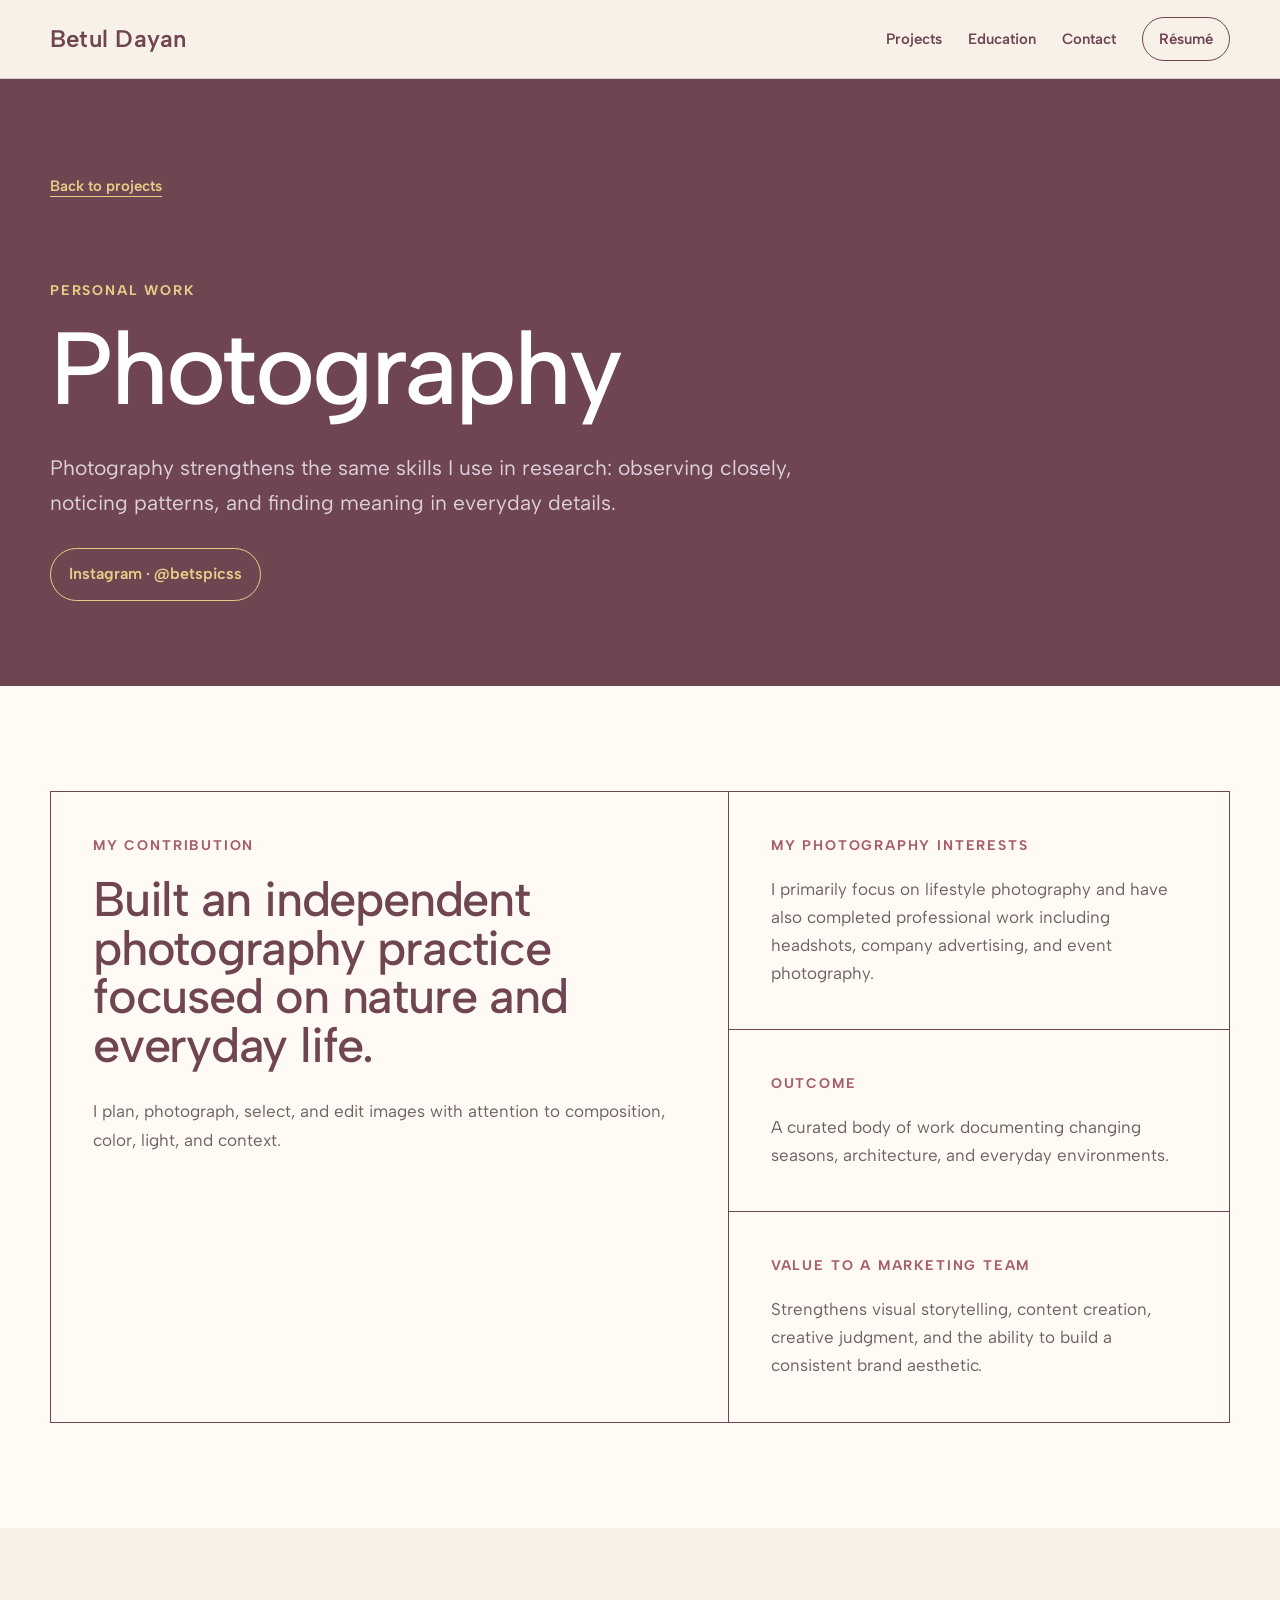
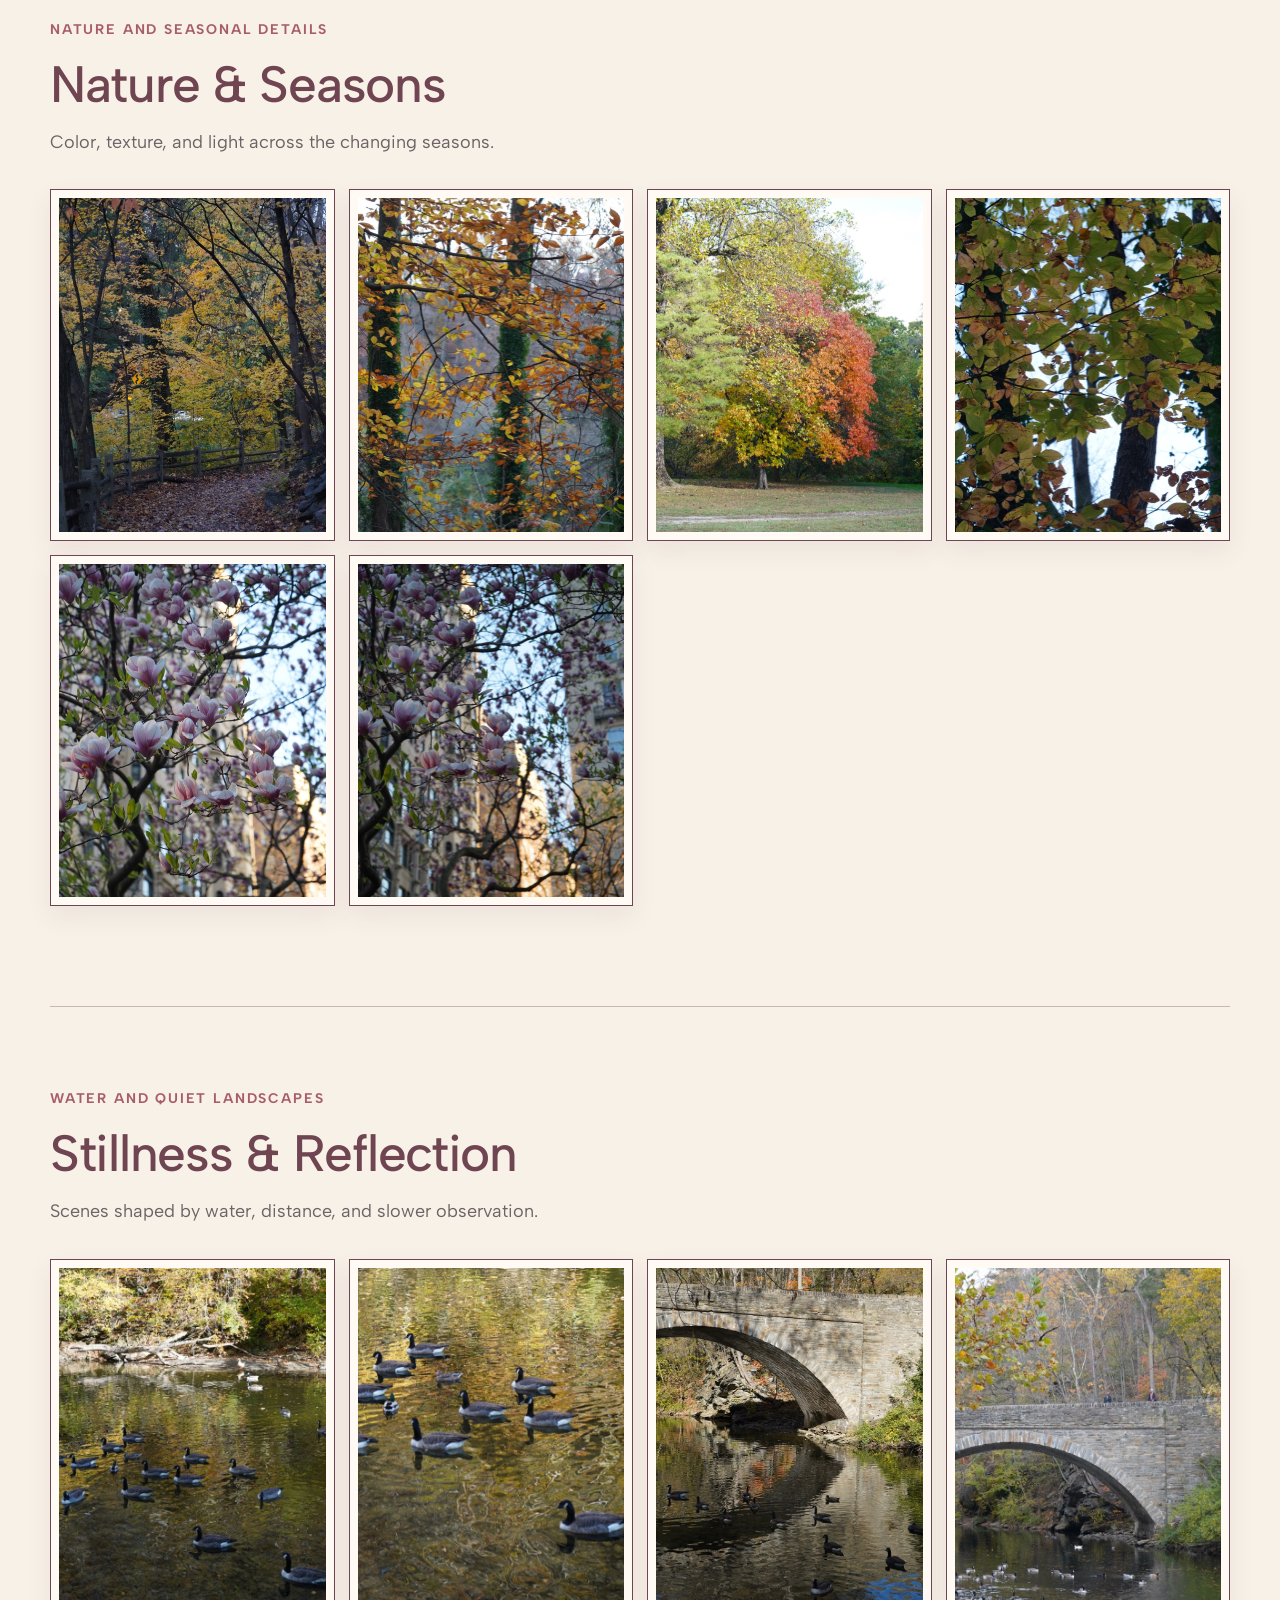
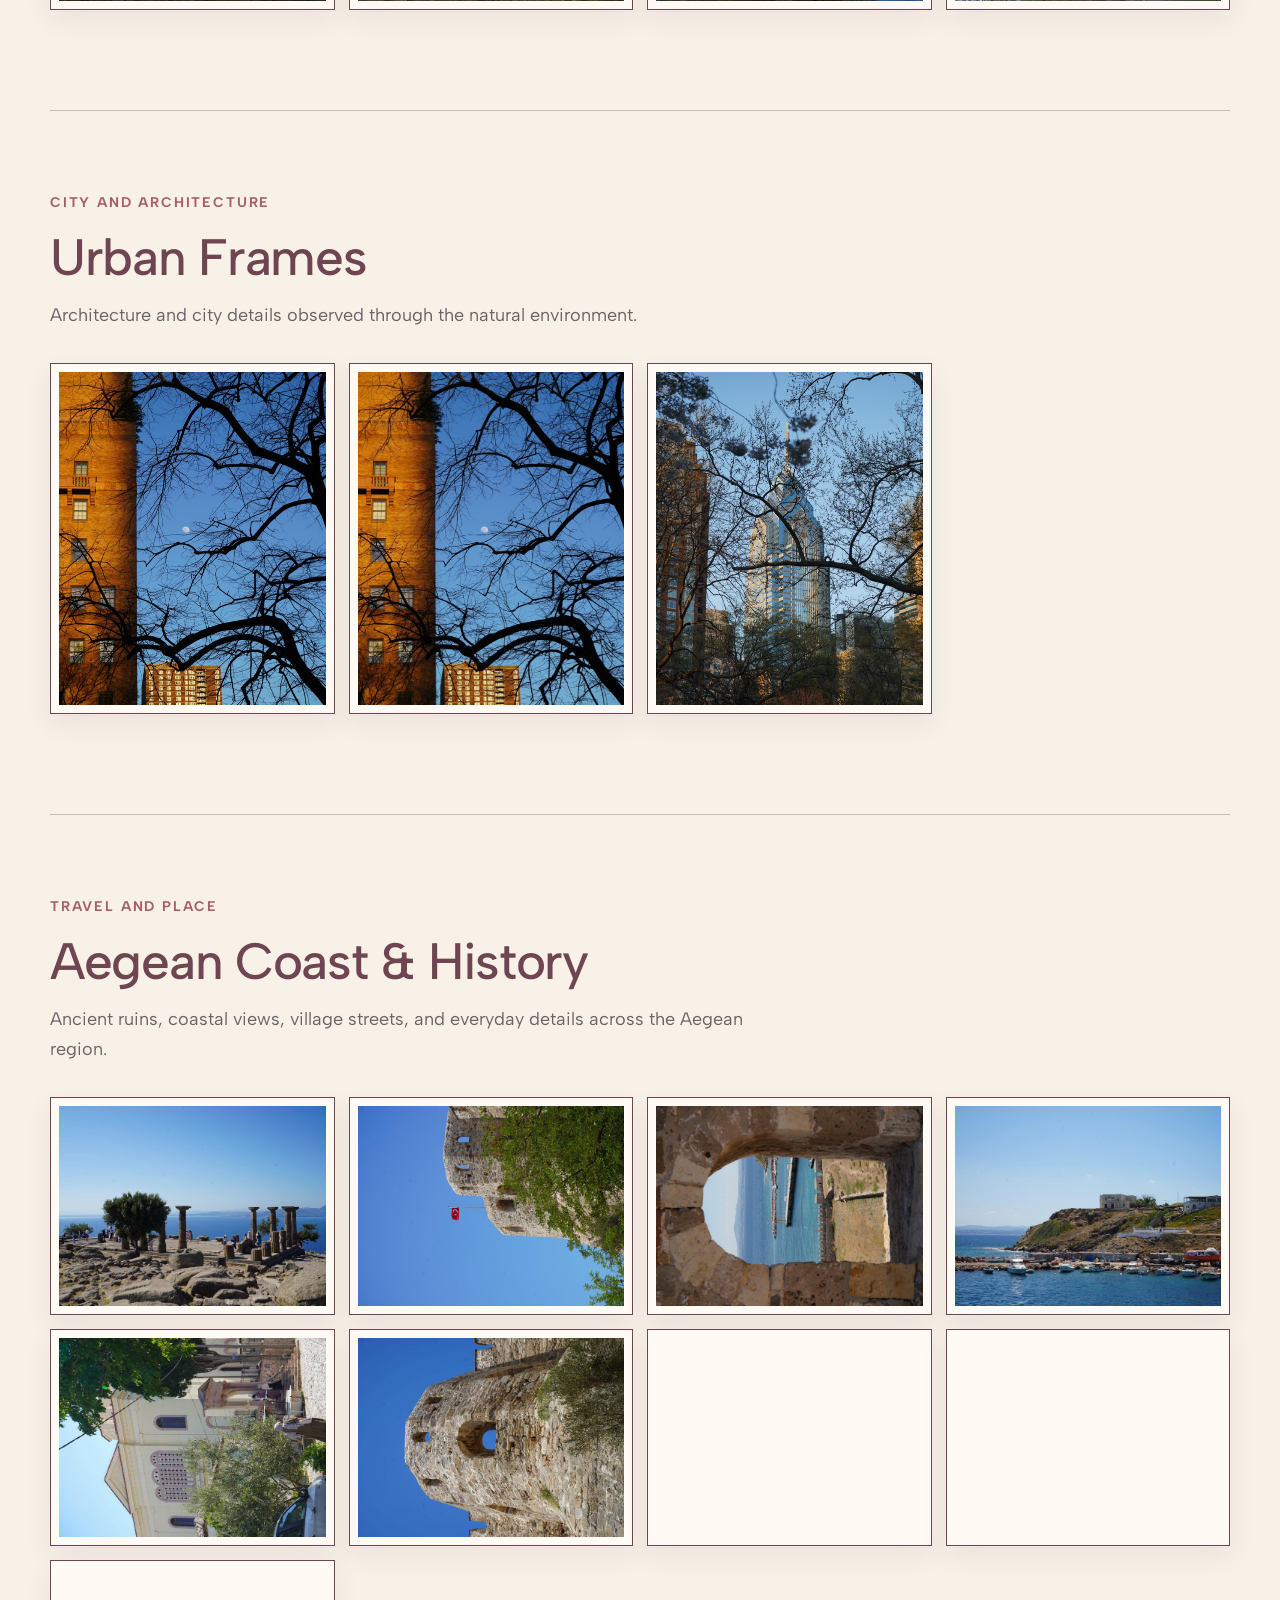
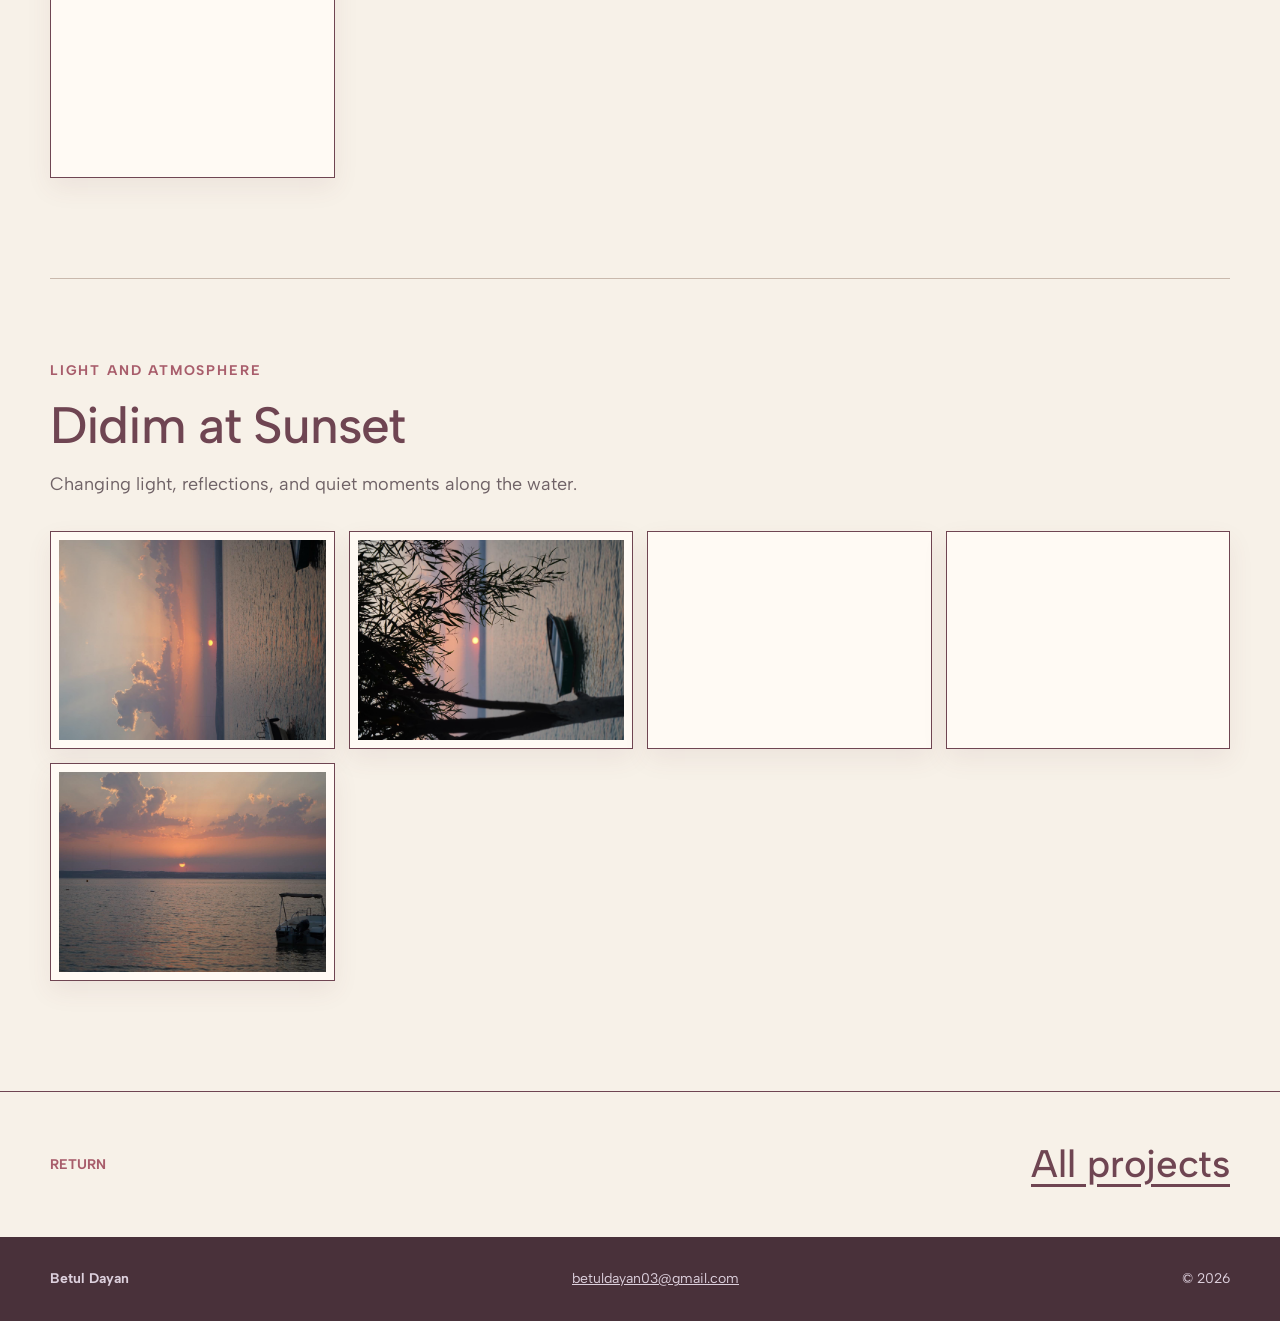
==== commit 9c0cd797: "Update photography interests copy" ====
--- a/photography.html
+++ b/photography.html
@@ -13,7 +13,7 @@
     <header class="site-header"><div class="shell nav-row"><a class="wordmark" href="index.html"><strong>Betul Dayan</strong></a><button class="menu-button" type="button" aria-expanded="false" aria-controls="site-nav"><span></span><span></span><span class="sr-only">Open navigation</span></button><nav id="site-nav" class="site-nav"><a href="index.html#work">Projects</a><a href="index.html#experience">Education</a><a href="index.html#contact">Contact</a><a class="nav-pill" href="assets/Betul_Dayan_Resume.pdf" download>Résumé</a></nav></div></header>
     <main id="main">
       <section class="photography-hero"><div class="shell"><a class="back-link" href="index.html#work">Back to projects</a><p class="eyebrow">Personal work</p><h1>Photography</h1><p class="photography-intro">Photography strengthens the same skills I use in research: observing closely, noticing patterns, and finding meaning in everyday details.</p><a class="photography-instagram" href="https://www.instagram.com/betspicss/" target="_blank" rel="noreferrer">Instagram · @betspicss</a></div></section>
-      <section class="project-details photography-details"><div class="shell detail-grid"><article><p class="section-label">My contribution</p><h2>Built an independent photography practice focused on nature and everyday life.</h2><p>I plan, photograph, select, and edit images with attention to composition, color, light, and context.</p></article><article><p class="section-label">What I explore</p><p>How visual framing directs attention and shapes the mood and meaning of an ordinary scene.</p></article><article><p class="section-label">Outcome</p><p>A curated body of work documenting changing seasons, architecture, and everyday environments.</p></article><article><p class="section-label">Value to a marketing team</p><p>Strengthens visual storytelling, content creation, creative judgment, and the ability to build a consistent brand aesthetic.</p></article></div></section>
+      <section class="project-details photography-details"><div class="shell detail-grid"><article><p class="section-label">My contribution</p><h2>Built an independent photography practice focused on nature and everyday life.</h2><p>I plan, photograph, select, and edit images with attention to composition, color, light, and context.</p></article><article><p class="section-label">My photography interests</p><p>I primarily focus on lifestyle photography and have also completed professional work including headshots, company advertising, and event photography.</p></article><article><p class="section-label">Outcome</p><p>A curated body of work documenting changing seasons, architecture, and everyday environments.</p></article><article><p class="section-label">Value to a marketing team</p><p>Strengthens visual storytelling, content creation, creative judgment, and the ability to build a consistent brand aesthetic.</p></article></div></section>
       <section class="photography-gallery-section" aria-label="Photography albums">
         <div class="shell">
           <article class="photography-album">
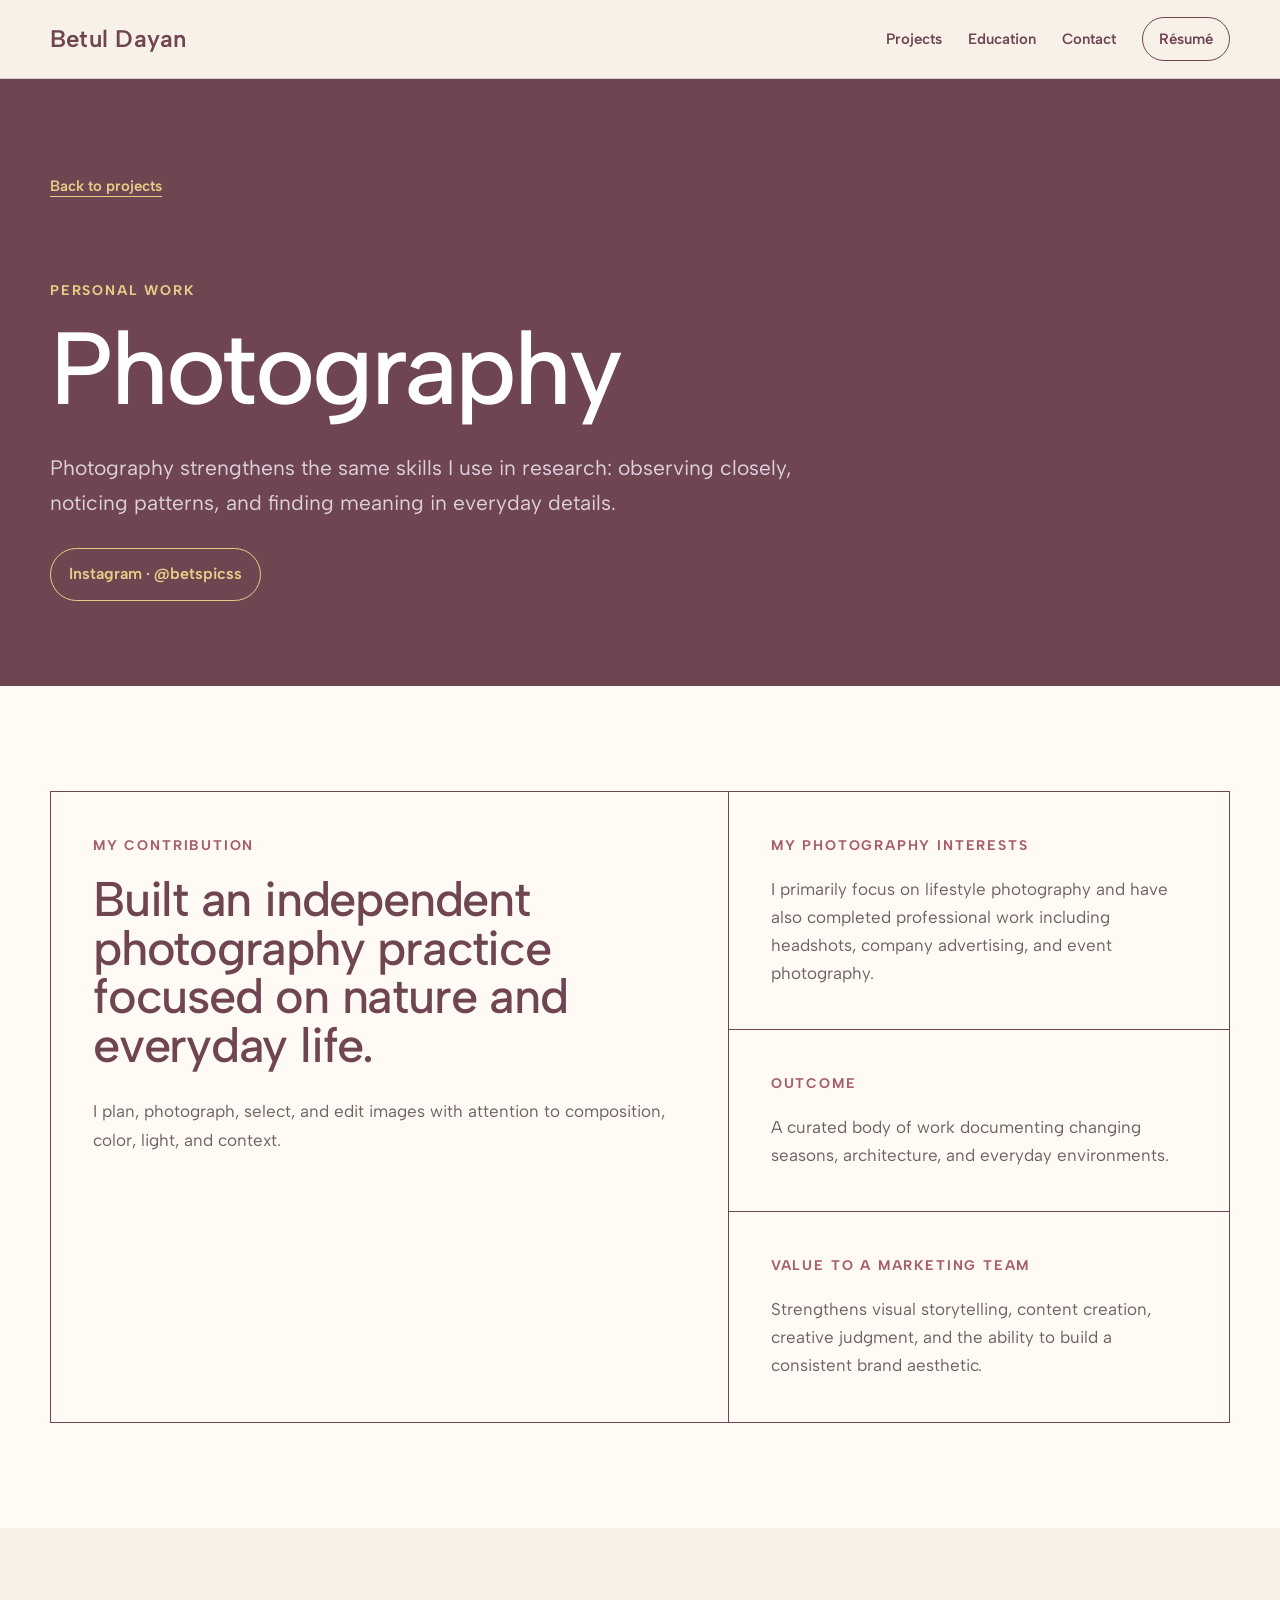
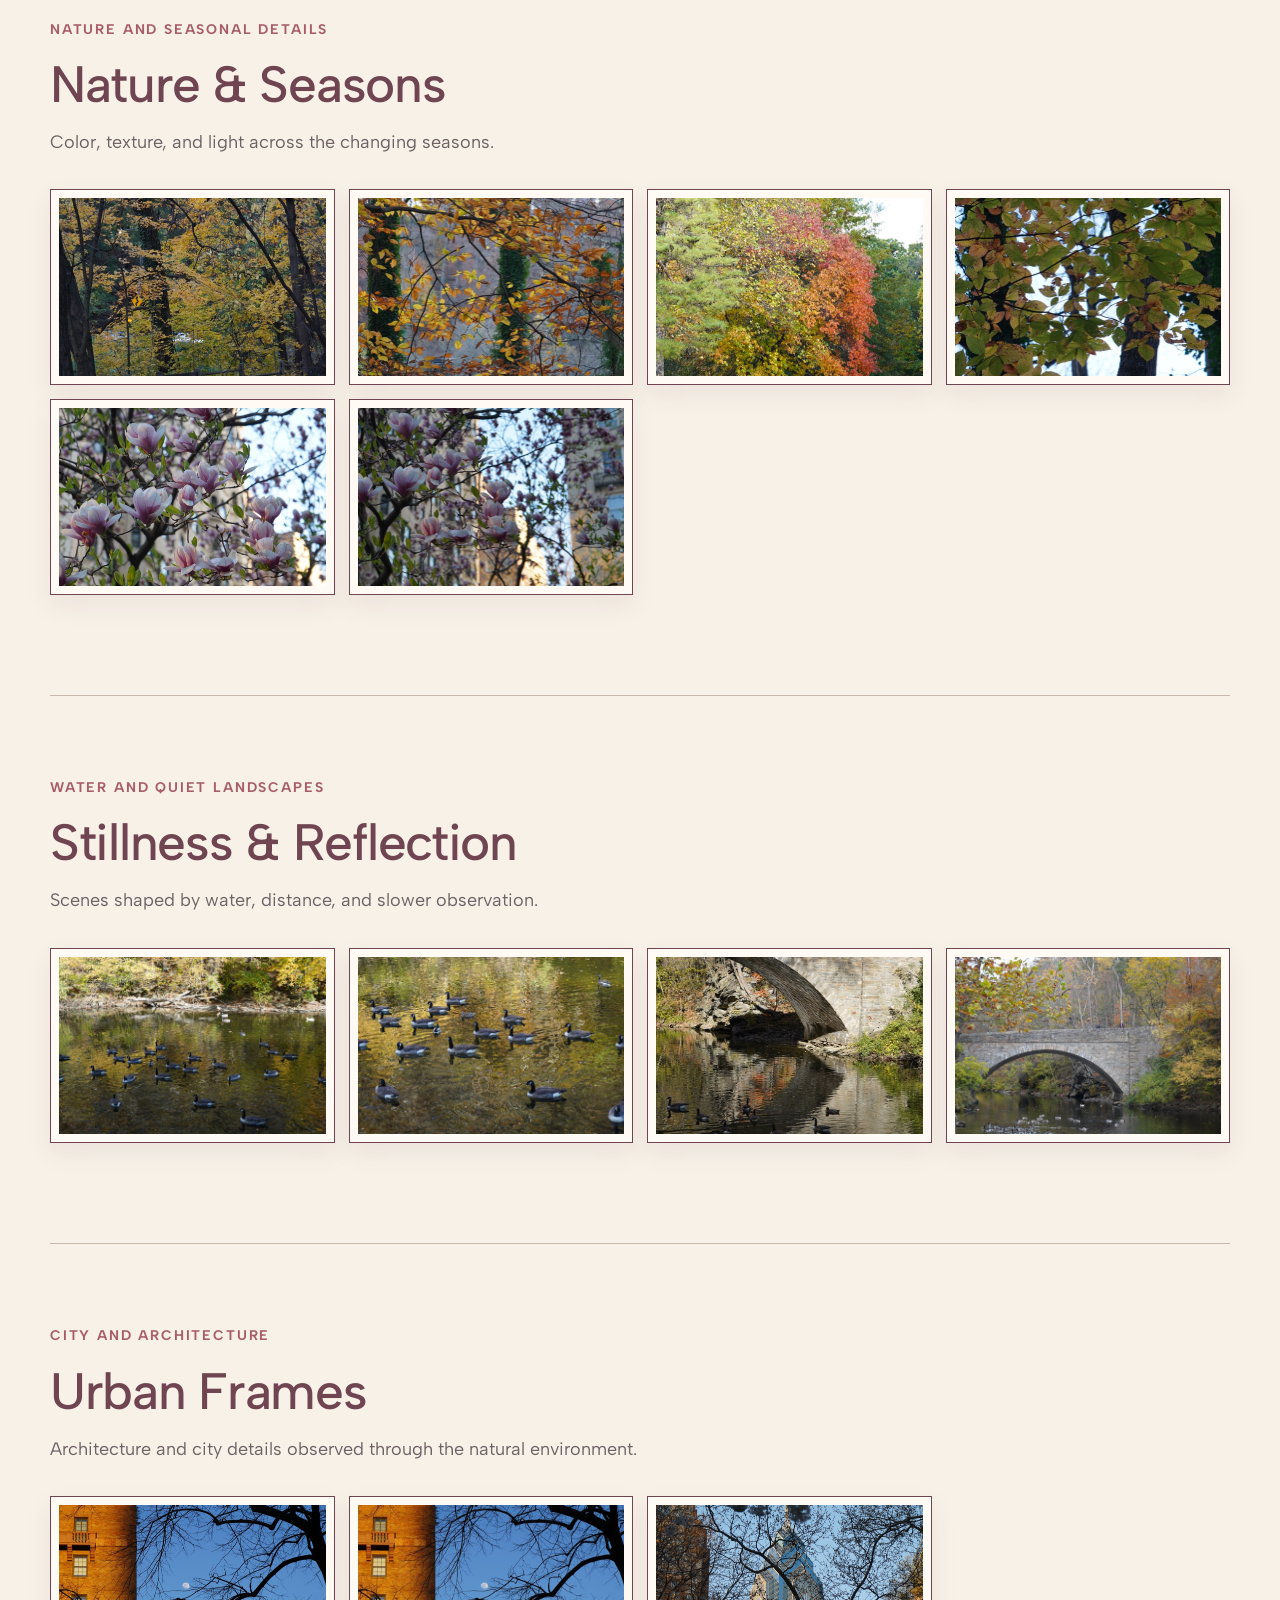
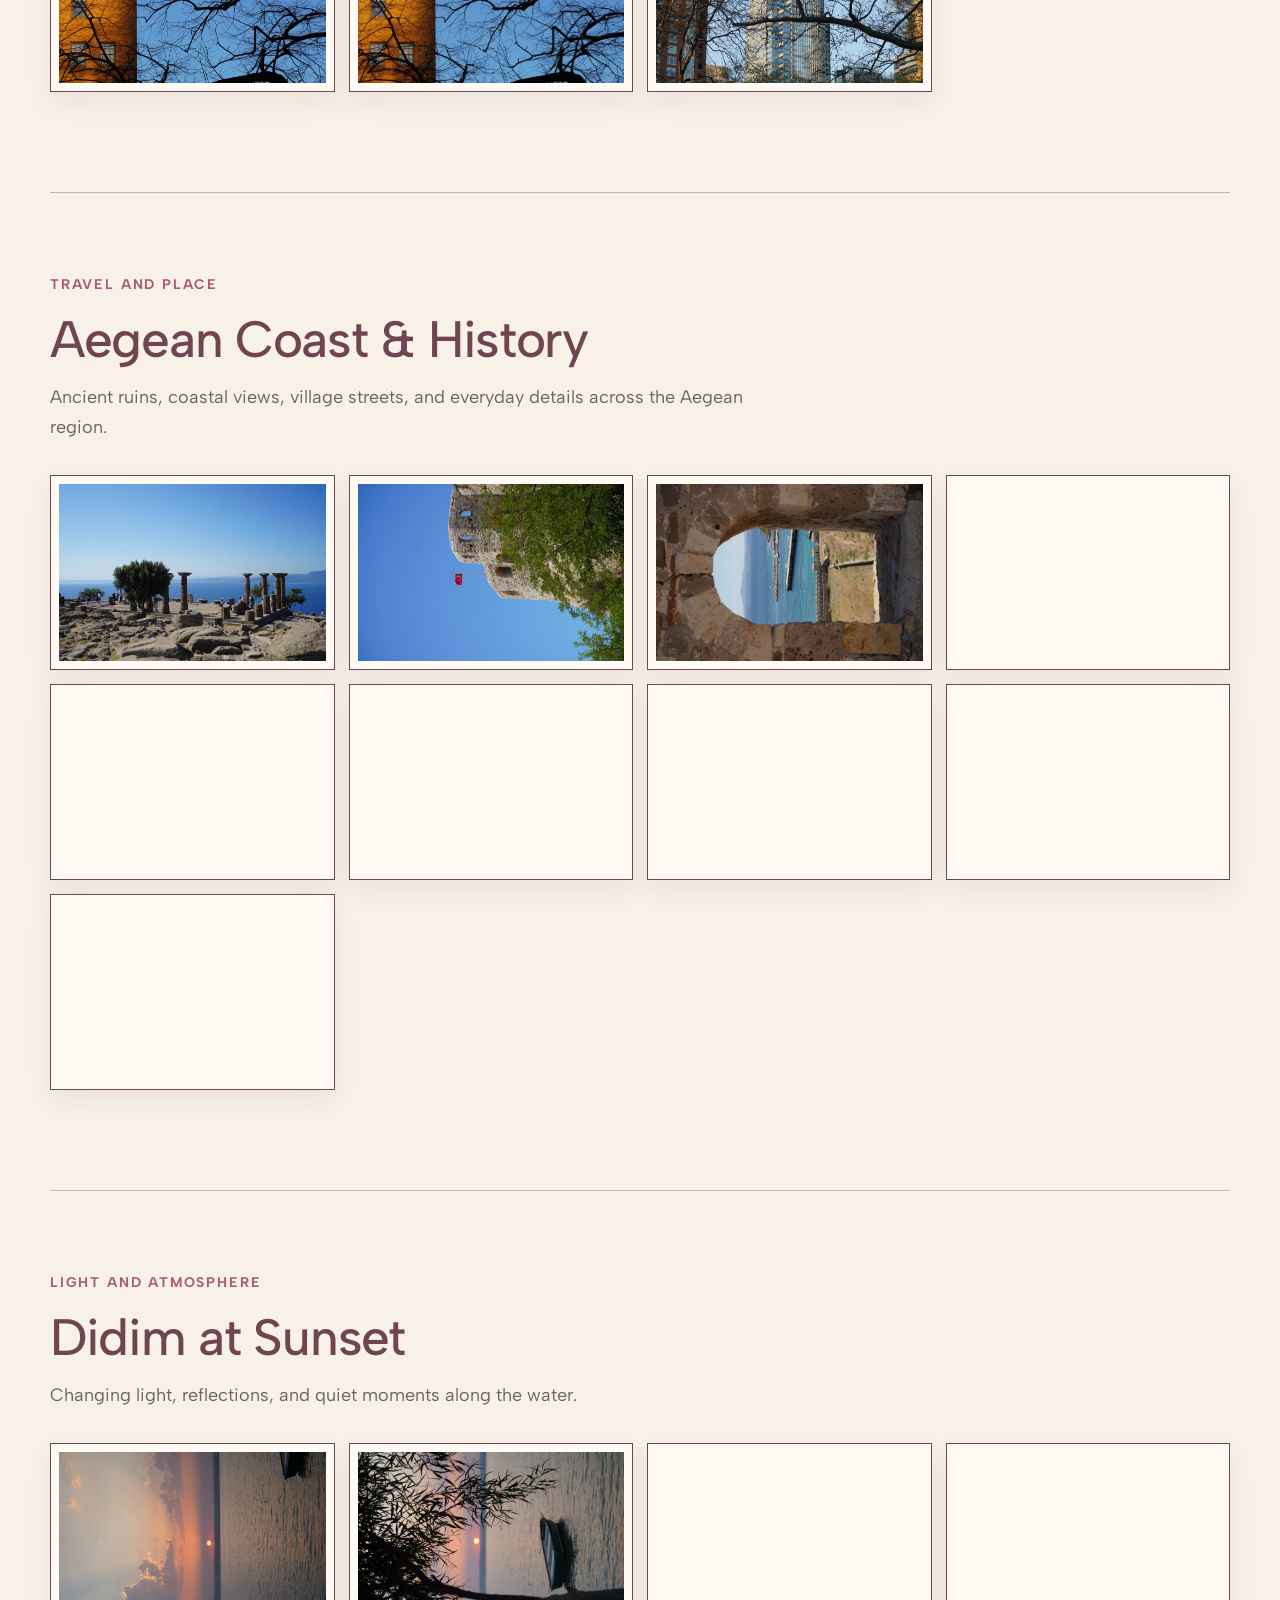
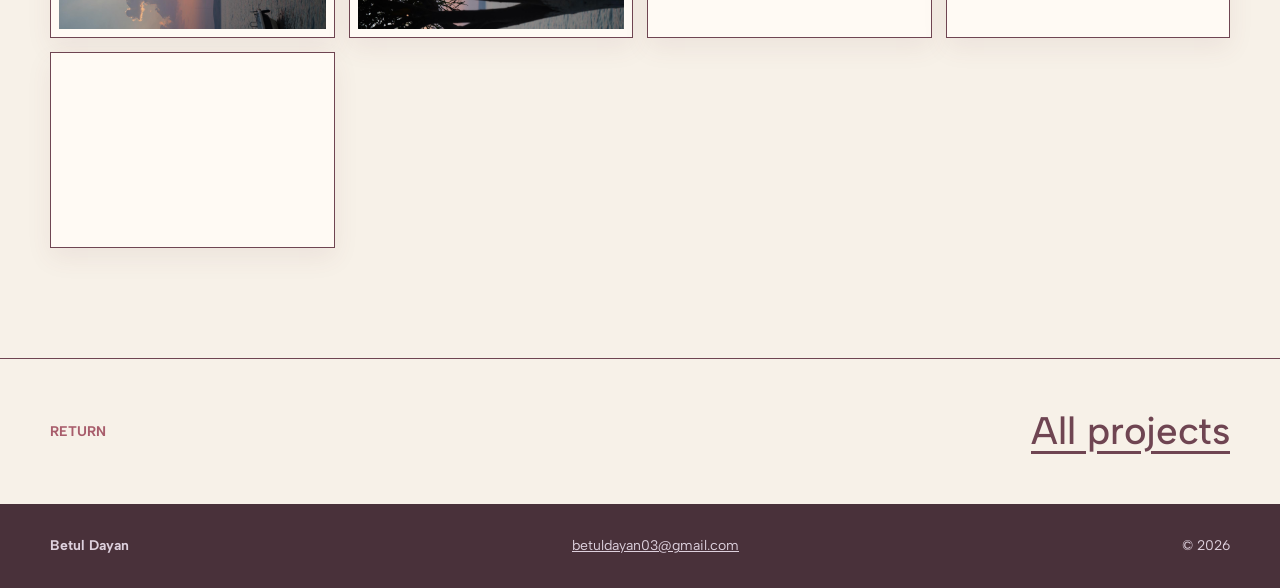
==== commit 374b87c9: "Preserve original photo orientation" ====
--- a/photography.html
+++ b/photography.html
@@ -5,7 +5,7 @@
     <meta name="viewport" content="width=device-width, initial-scale=1" />
     <meta name="description" content="A selection of photography by Betul Dayan." />
     <title>Photography | Betul Dayan</title>
-    <link rel="stylesheet" href="styles.css?v=23" />
+    <link rel="stylesheet" href="styles.css?v=24" />
     <script defer src="script.js?v=2"></script>
   </head>
   <body>
@@ -46,7 +46,7 @@
           </article>
           <article class="photography-album">
             <header class="photography-album-heading"><p class="section-label">Travel and place</p><h2>Aegean Coast &amp; History</h2><p>Ancient ruins, coastal views, village streets, and everyday details across the Aegean region.</p></header>
-            <div class="photography-grid landscape-grid">
+            <div class="photography-grid">
               <figure><a href="assets/ege-02558.jpg" target="_blank" rel="noreferrer"><img src="assets/ege-02558.jpg" alt="Ancient stone columns overlooking the blue Aegean Sea" loading="lazy" decoding="async" /></a></figure>
               <figure><a href="assets/ege-02576.jpg" target="_blank" rel="noreferrer"><img src="assets/ege-02576.jpg" alt="Turkish flag beside a historic stone fortress under a blue sky" loading="lazy" decoding="async" /></a></figure>
               <figure><a href="assets/ege-02574.jpg" target="_blank" rel="noreferrer"><img src="assets/ege-02574.jpg" alt="Aegean harbor viewed through an opening in a stone wall" loading="lazy" decoding="async" /></a></figure>
@@ -60,7 +60,7 @@
           </article>
           <article class="photography-album">
             <header class="photography-album-heading"><p class="section-label">Light and atmosphere</p><h2>Didim at Sunset</h2><p>Changing light, reflections, and quiet moments along the water.</p></header>
-            <div class="photography-grid landscape-grid">
+            <div class="photography-grid">
               <figure><a href="assets/didim-02234.jpg" target="_blank" rel="noreferrer"><img src="assets/didim-02234.jpg" alt="Orange sun setting over the water beneath glowing clouds" loading="lazy" decoding="async" /></a></figure>
               <figure><a href="assets/didim-02246.jpg" target="_blank" rel="noreferrer"><img src="assets/didim-02246.jpg" alt="Sunset framed by silhouetted tree branches above a small boat" loading="lazy" decoding="async" /></a></figure>
               <figure><a href="assets/didim-02071.jpg" target="_blank" rel="noreferrer"><img src="assets/didim-02071.jpg" alt="Swimmer carrying a float in the sea at sunset" loading="lazy" decoding="async" /></a></figure>
--- a/styles.css
+++ b/styles.css
@@ -249,8 +249,7 @@
 .photography-grid { width: 100%; display: grid; grid-template-columns: repeat(4, minmax(0,1fr)); gap: 14px; }
 .photography-grid figure { display: flex; min-width: 0; flex-direction: column; margin: 0; overflow: hidden; border: 1px solid var(--plum); background: var(--paper-2); padding: 8px; box-shadow: 0 10px 24px rgba(111,69,82,.08); }
 .photography-grid a { display: block; overflow: hidden; }
-.photography-grid img { width: 100%; aspect-ratio: 4 / 5; object-fit: cover; transition: transform .35s ease; }
-.photography-grid.landscape-grid img { aspect-ratio: 4 / 3; }
+.photography-grid img { width: 100%; aspect-ratio: 3 / 2; object-fit: cover; transition: transform .35s ease; }
 .photography-grid figure:hover img { transform: scale(1.02); }
 
 .reveal { opacity: 0; transform: translateY(22px); transition: opacity .7s ease, transform .7s ease; }
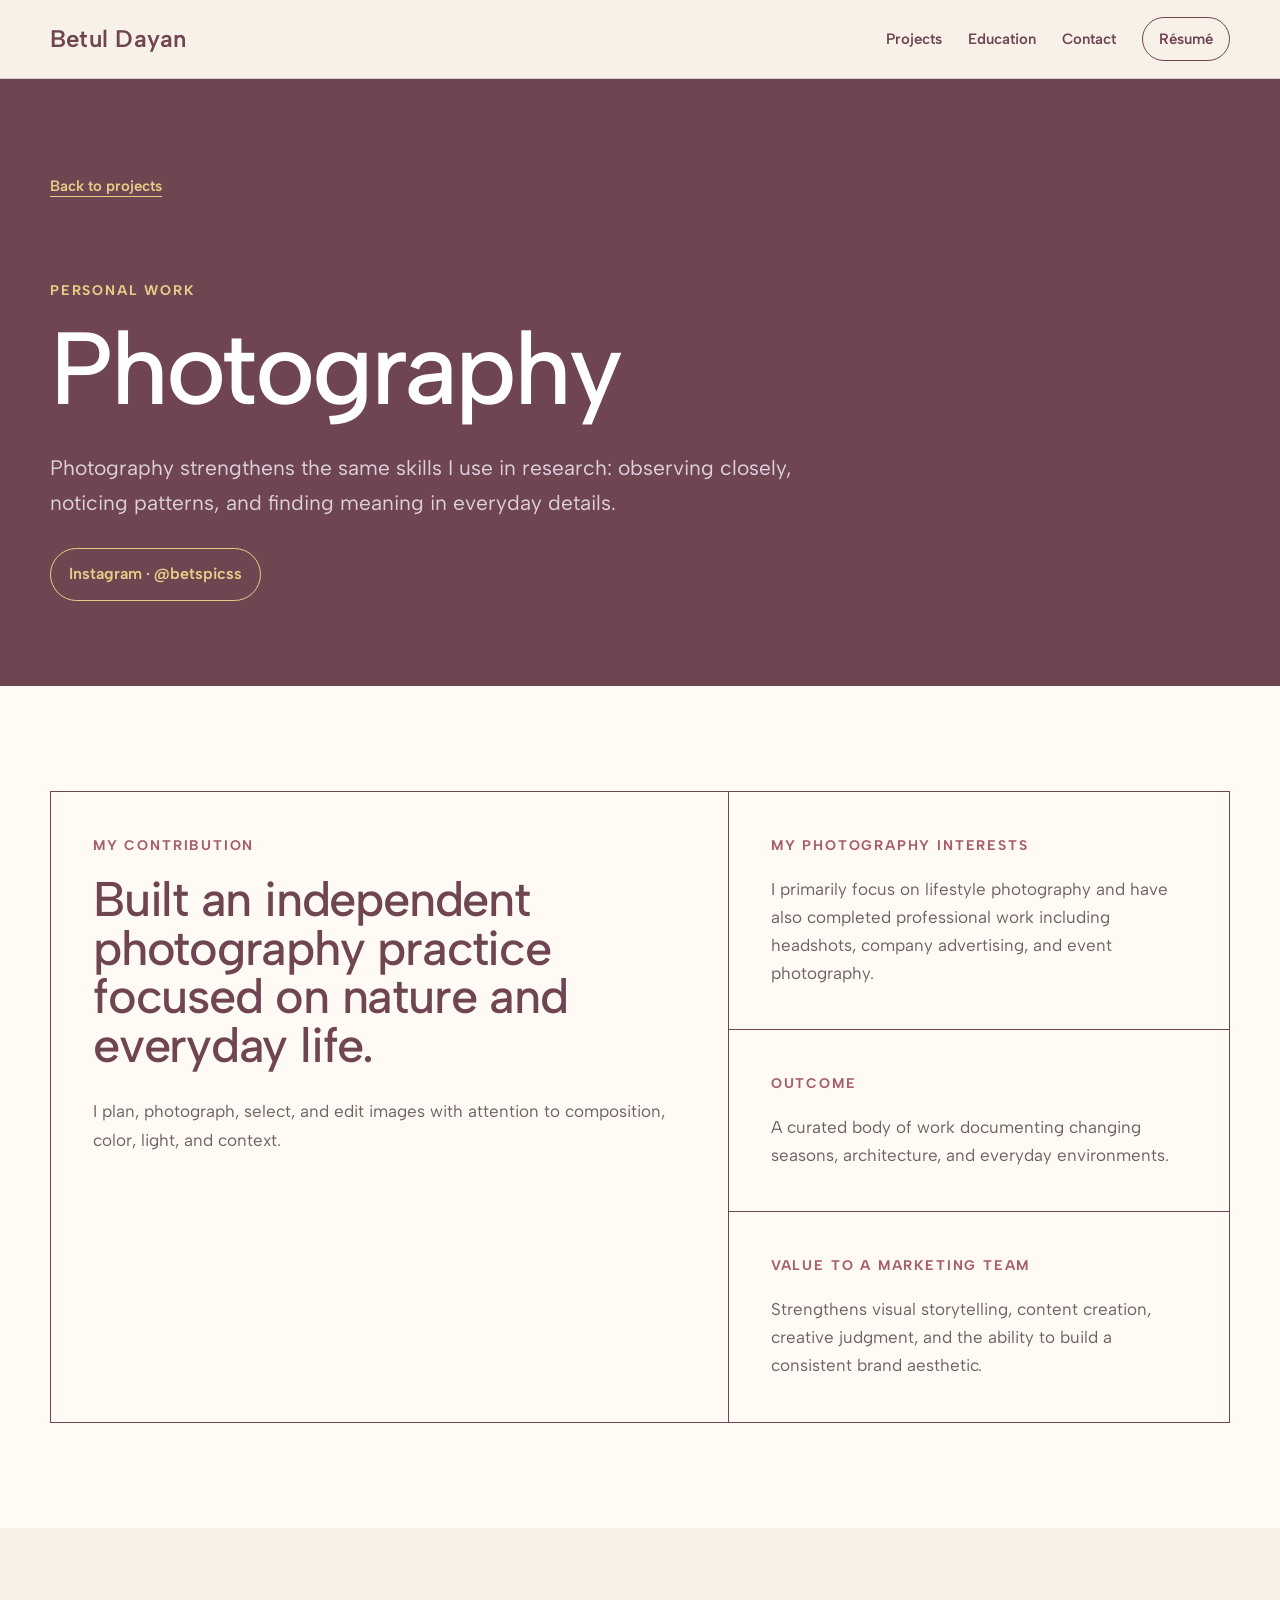
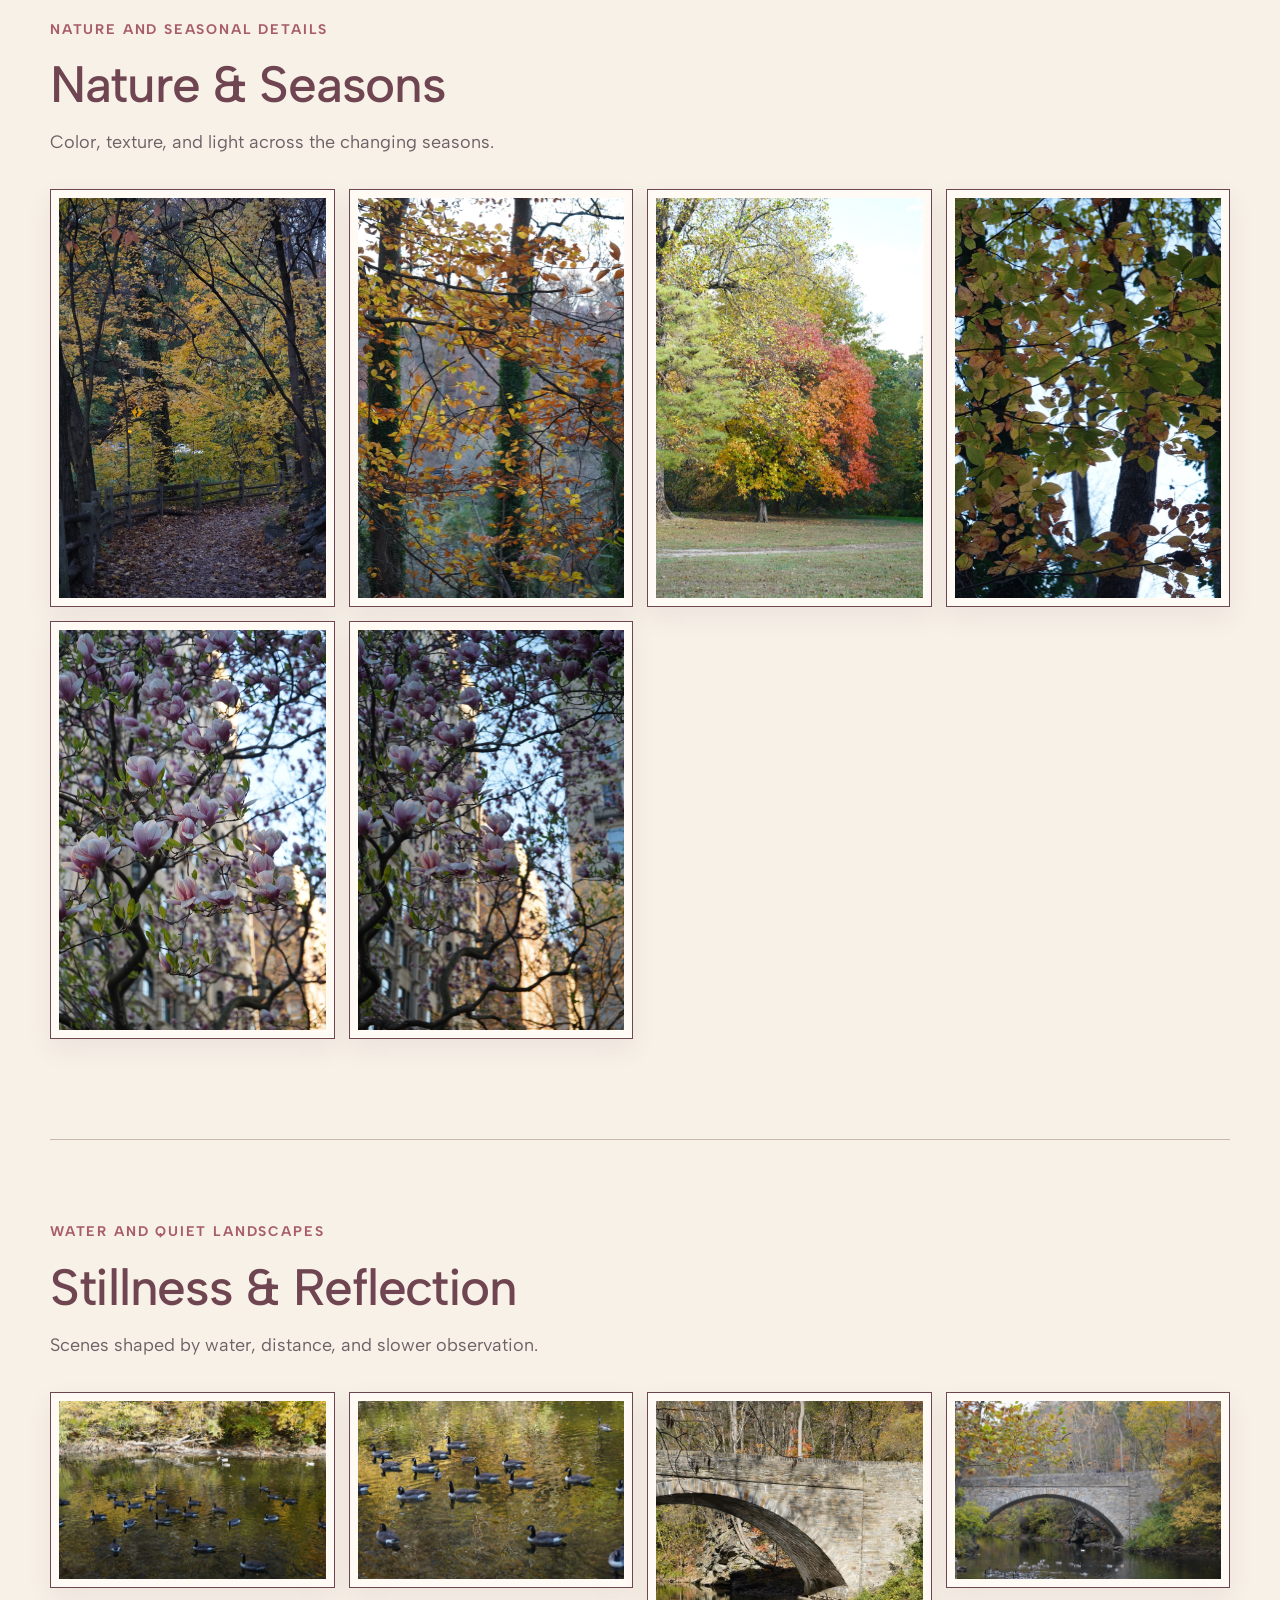
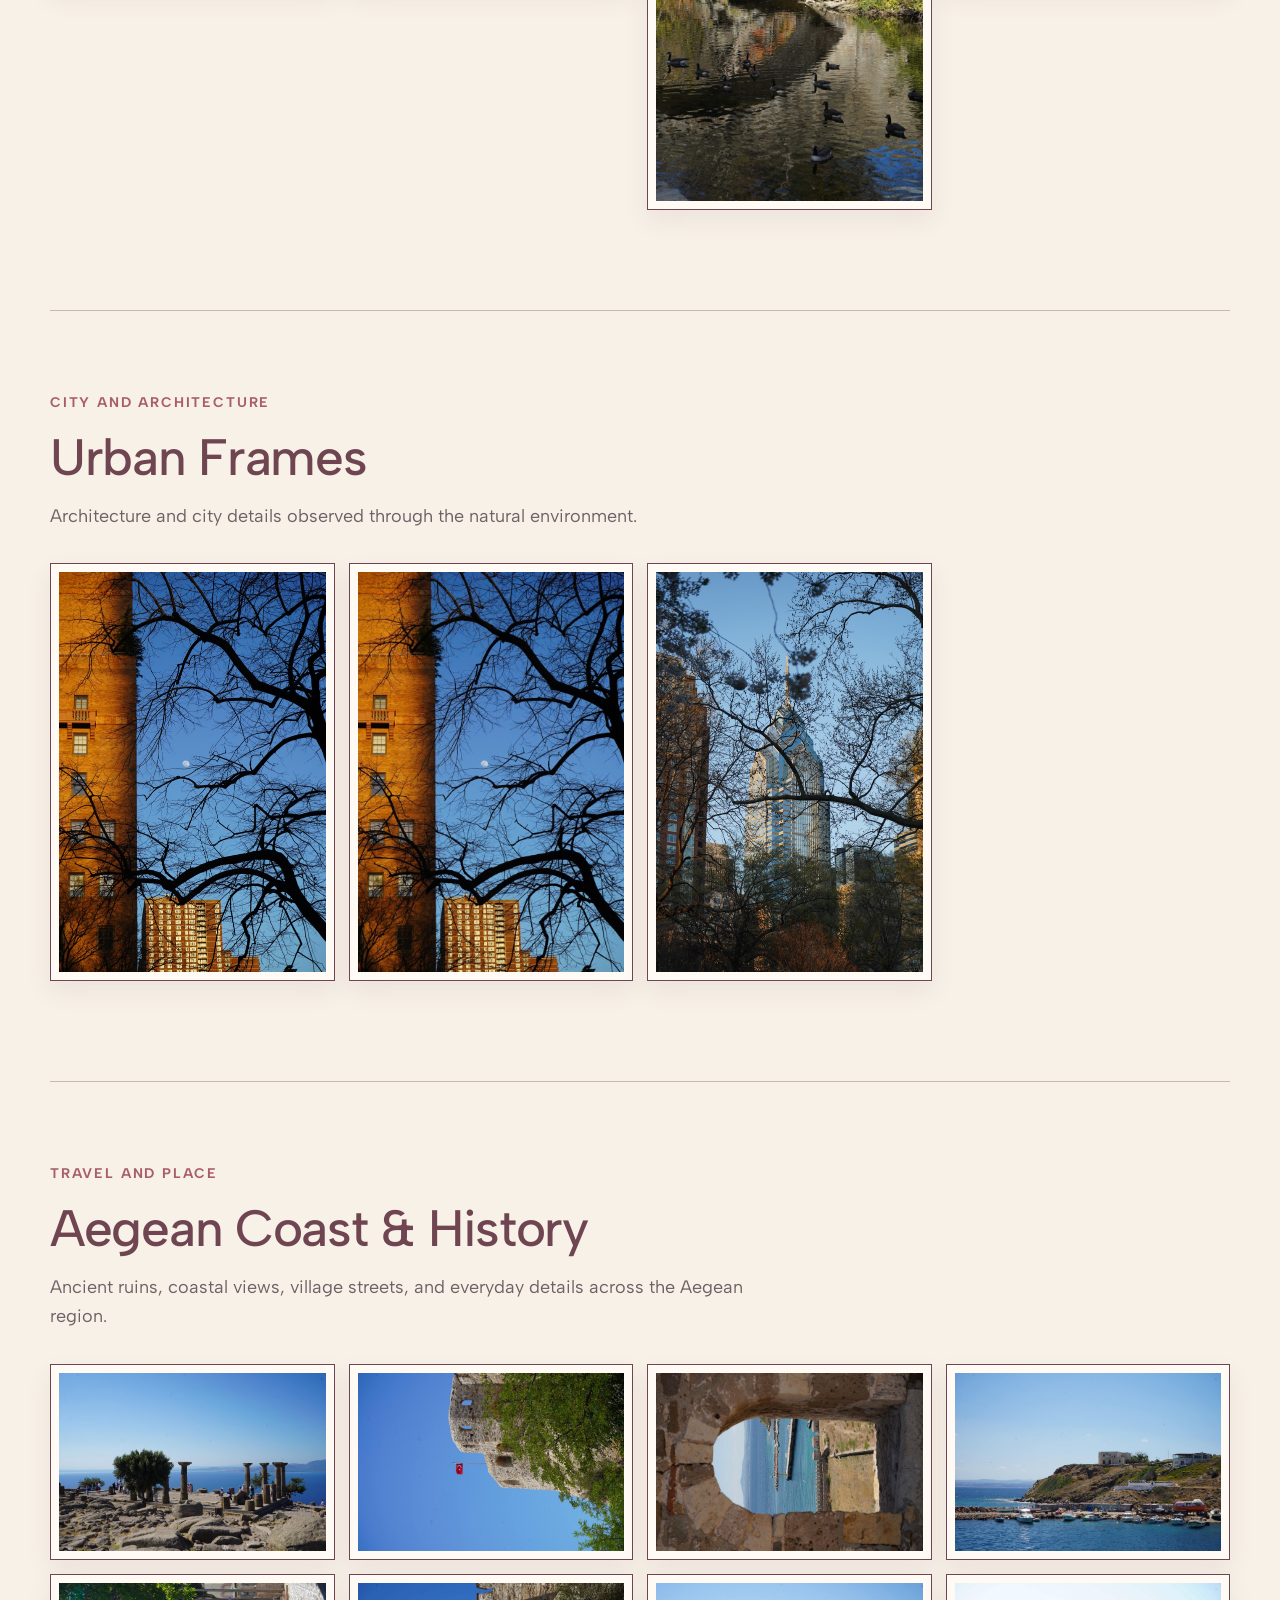
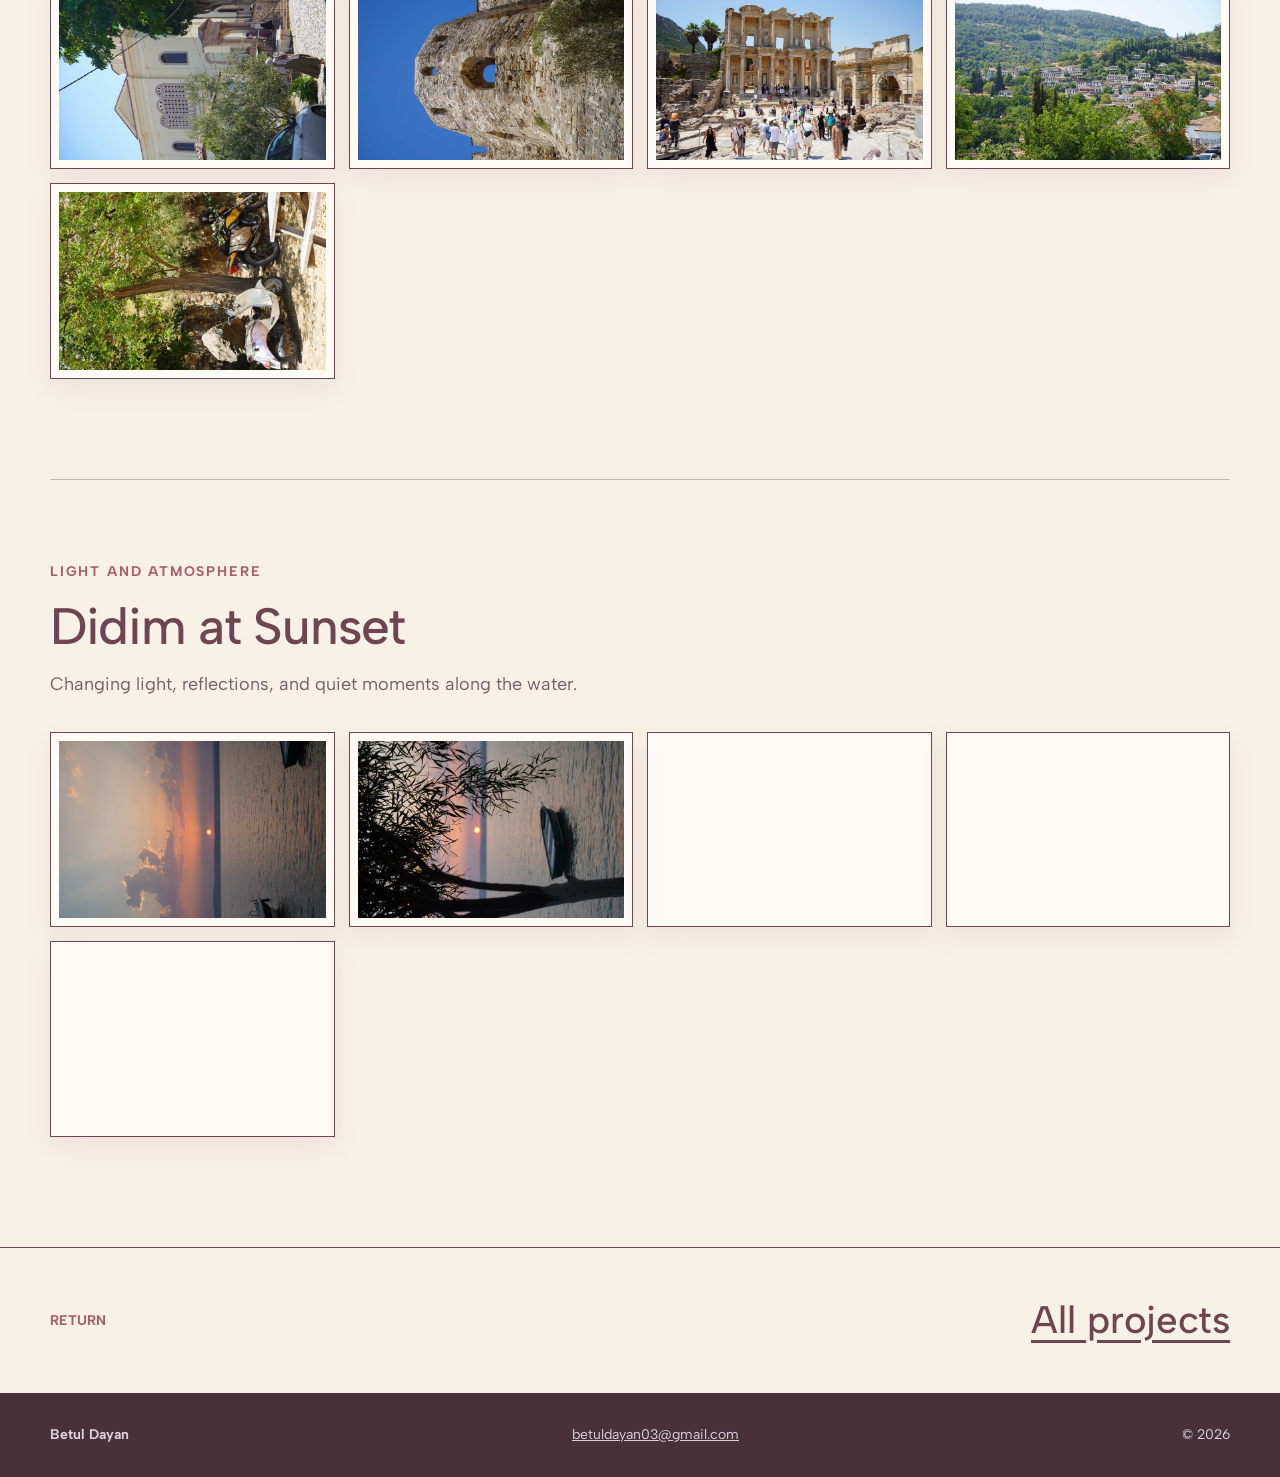
==== commit 2603c676: "Respect each photo's natural orientation" ====
--- a/photography.html
+++ b/photography.html
@@ -5,7 +5,7 @@
     <meta name="viewport" content="width=device-width, initial-scale=1" />
     <meta name="description" content="A selection of photography by Betul Dayan." />
     <title>Photography | Betul Dayan</title>
-    <link rel="stylesheet" href="styles.css?v=24" />
+    <link rel="stylesheet" href="styles.css?v=25" />
     <script defer src="script.js?v=2"></script>
   </head>
   <body>
--- a/styles.css
+++ b/styles.css
@@ -246,10 +246,10 @@
 .photography-album-heading { max-width: 720px; margin-bottom: 32px; }
 .photography-album-heading h2 { margin: 0; color: var(--plum); font-family: var(--font-display); font-size: clamp(2.5rem, 4vw, 4rem); font-weight: 500; line-height: 1; letter-spacing: -.025em; }
 .photography-album-heading > p:last-child { margin: 18px 0 0; color: var(--muted); font-size: 18px; }
-.photography-grid { width: 100%; display: grid; grid-template-columns: repeat(4, minmax(0,1fr)); gap: 14px; }
+.photography-grid { width: 100%; display: grid; grid-template-columns: repeat(4, minmax(0,1fr)); align-items: start; gap: 14px; }
 .photography-grid figure { display: flex; min-width: 0; flex-direction: column; margin: 0; overflow: hidden; border: 1px solid var(--plum); background: var(--paper-2); padding: 8px; box-shadow: 0 10px 24px rgba(111,69,82,.08); }
 .photography-grid a { display: block; overflow: hidden; }
-.photography-grid img { width: 100%; aspect-ratio: 3 / 2; object-fit: cover; transition: transform .35s ease; }
+.photography-grid img { display: block; width: 100%; height: auto; transition: transform .35s ease; }
 .photography-grid figure:hover img { transform: scale(1.02); }
 
 .reveal { opacity: 0; transform: translateY(22px); transition: opacity .7s ease, transform .7s ease; }
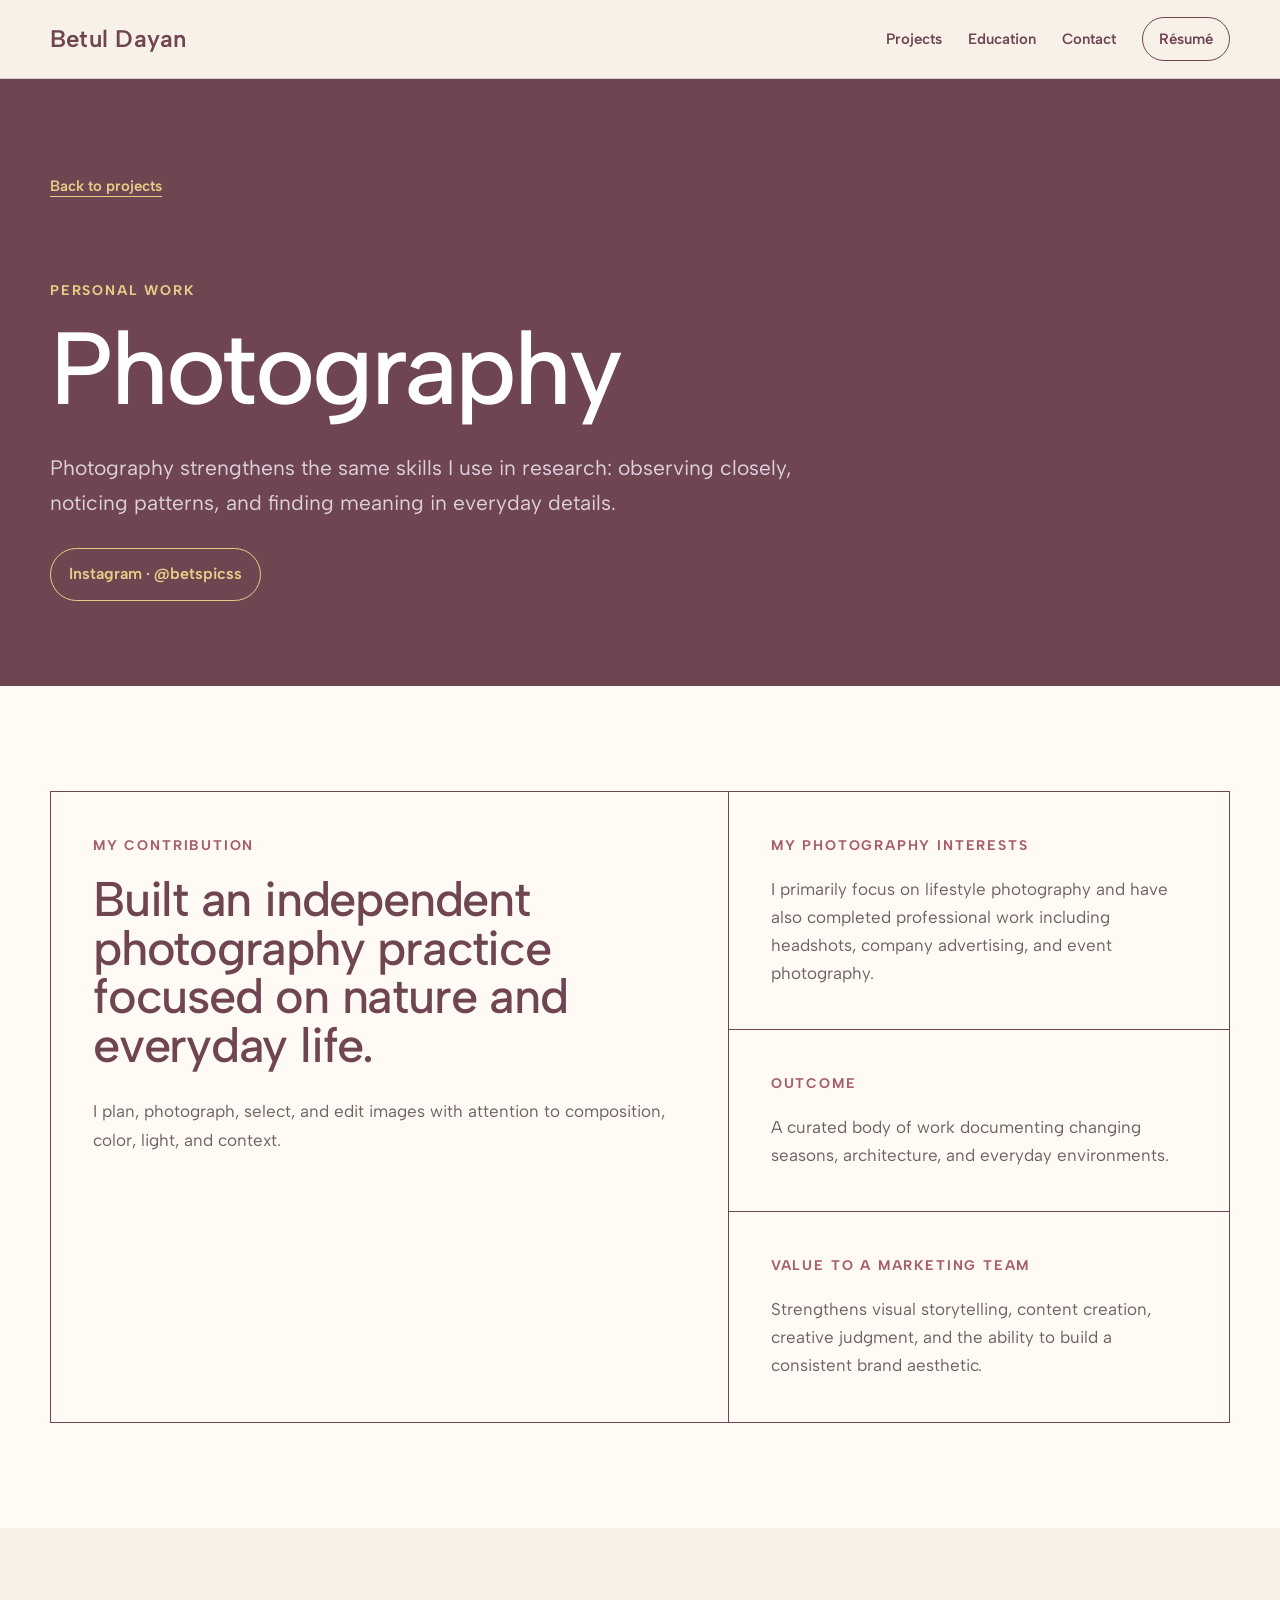
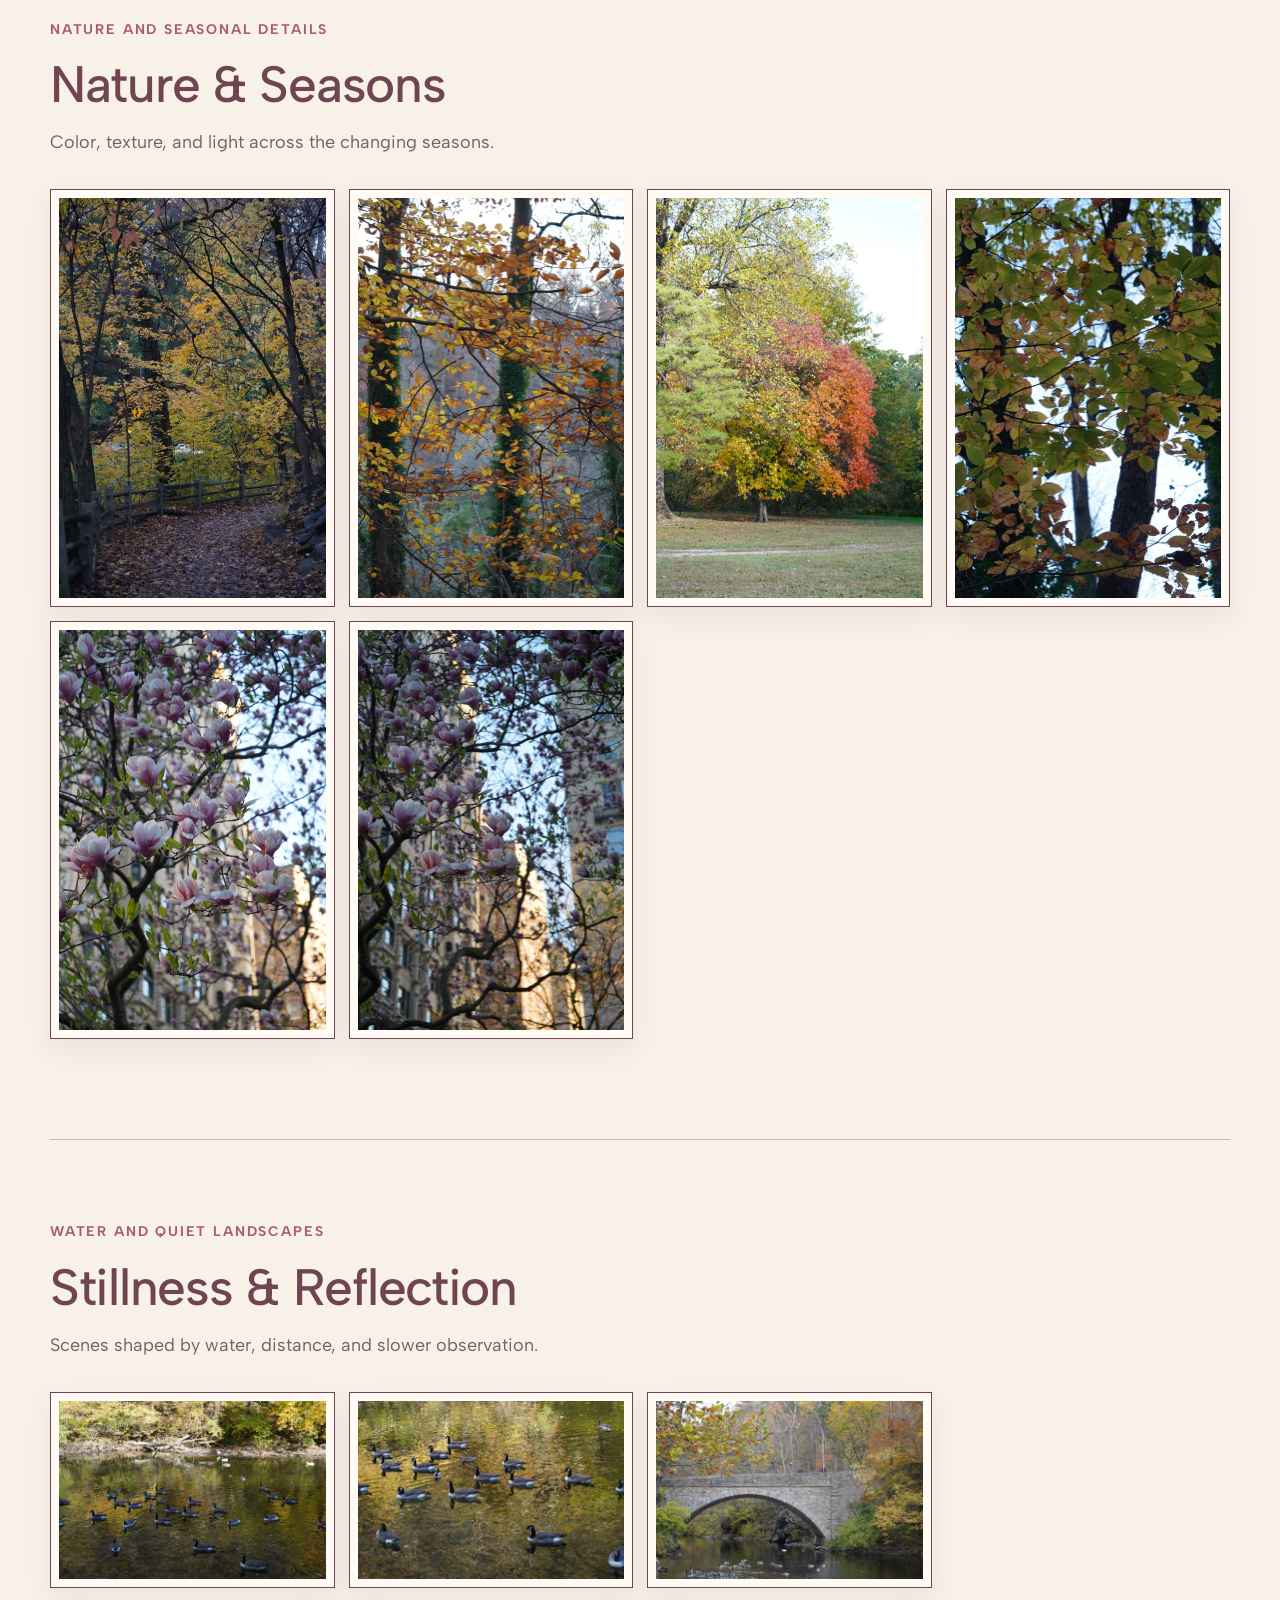
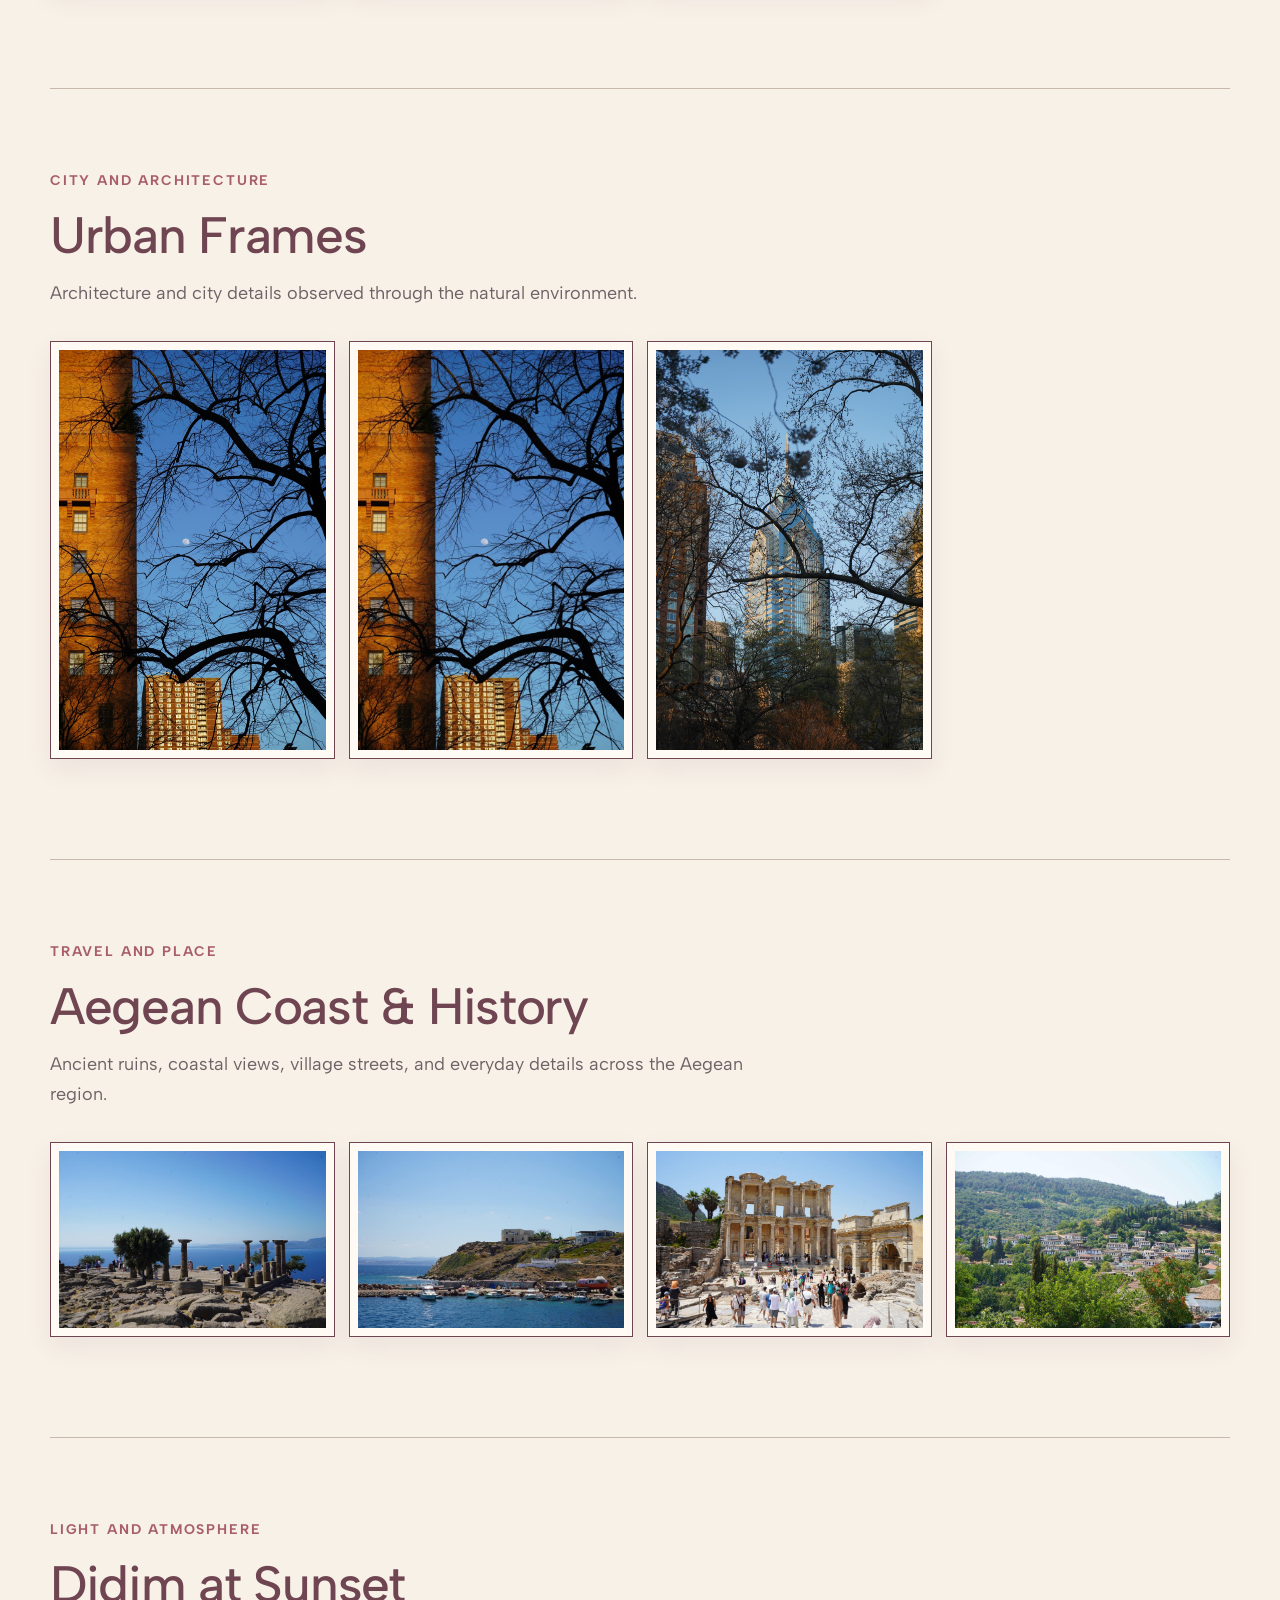
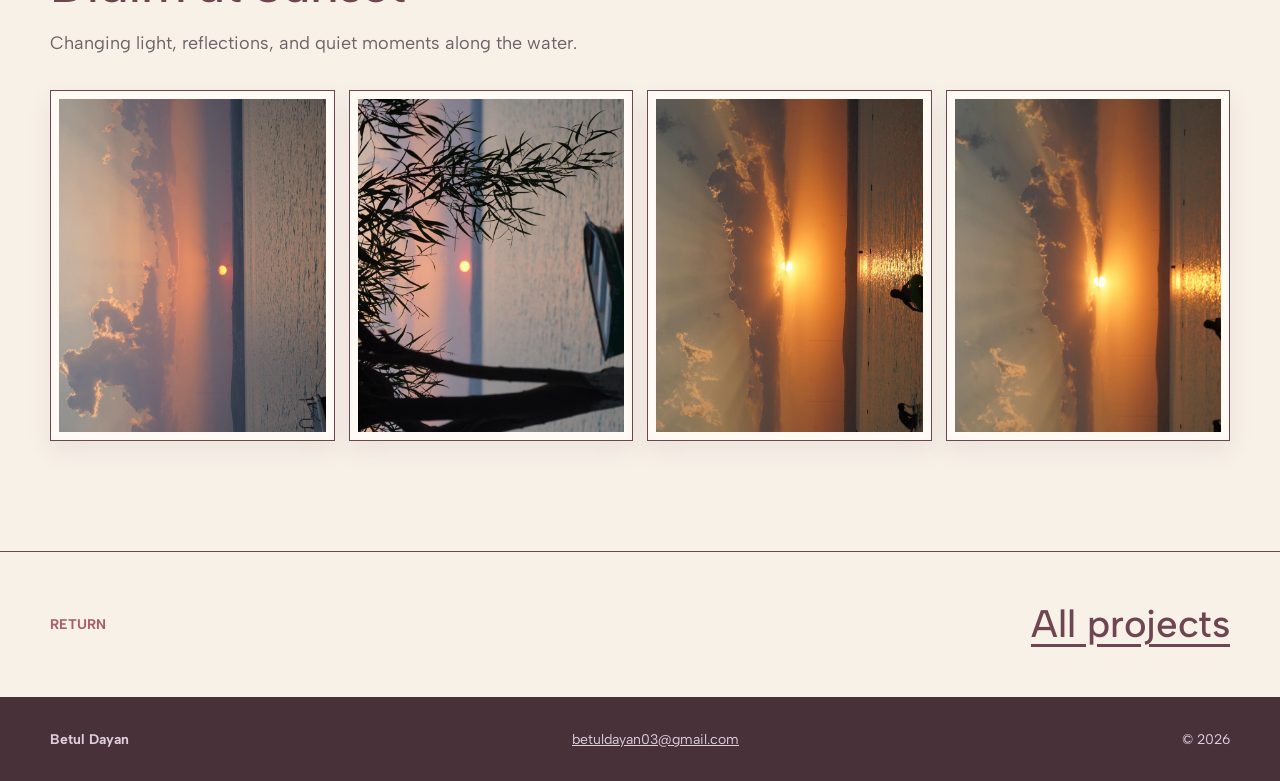
==== commit 13684322: "Refine photography album selections" ====
--- a/photography.html
+++ b/photography.html
@@ -5,7 +5,7 @@
     <meta name="viewport" content="width=device-width, initial-scale=1" />
     <meta name="description" content="A selection of photography by Betul Dayan." />
     <title>Photography | Betul Dayan</title>
-    <link rel="stylesheet" href="styles.css?v=25" />
+    <link rel="stylesheet" href="styles.css?v=26" />
     <script defer src="script.js?v=2"></script>
   </head>
   <body>
@@ -32,7 +32,6 @@
             <div class="photography-grid">
               <figure><a href="assets/photo-pond-shore.jpg" target="_blank" rel="noreferrer"><img src="assets/photo-pond-shore.jpg" alt="A quiet pond shoreline surrounded by trees" loading="lazy" decoding="async" /></a></figure>
               <figure><a href="assets/photo-geese-reflections.jpg" target="_blank" rel="noreferrer"><img src="assets/photo-geese-reflections.jpg" alt="Geese moving across reflective water" loading="lazy" decoding="async" /></a></figure>
-              <figure><a href="assets/photo-stone-bridge.jpg" target="_blank" rel="noreferrer"><img src="assets/photo-stone-bridge.jpg" alt="A stone bridge framed by surrounding greenery" loading="lazy" decoding="async" /></a></figure>
               <figure><a href="assets/photo-bridge-landscape.jpg" target="_blank" rel="noreferrer"><img src="assets/photo-bridge-landscape.jpg" alt="A bridge extending across a natural landscape" loading="lazy" decoding="async" /></a></figure>
             </div>
           </article>
@@ -48,24 +47,18 @@
             <header class="photography-album-heading"><p class="section-label">Travel and place</p><h2>Aegean Coast &amp; History</h2><p>Ancient ruins, coastal views, village streets, and everyday details across the Aegean region.</p></header>
             <div class="photography-grid">
               <figure><a href="assets/ege-02558.jpg" target="_blank" rel="noreferrer"><img src="assets/ege-02558.jpg" alt="Ancient stone columns overlooking the blue Aegean Sea" loading="lazy" decoding="async" /></a></figure>
-              <figure><a href="assets/ege-02576.jpg" target="_blank" rel="noreferrer"><img src="assets/ege-02576.jpg" alt="Turkish flag beside a historic stone fortress under a blue sky" loading="lazy" decoding="async" /></a></figure>
-              <figure><a href="assets/ege-02574.jpg" target="_blank" rel="noreferrer"><img src="assets/ege-02574.jpg" alt="Aegean harbor viewed through an opening in a stone wall" loading="lazy" decoding="async" /></a></figure>
               <figure><a href="assets/ege-02572.jpg" target="_blank" rel="noreferrer"><img src="assets/ege-02572.jpg" alt="Fishing boats and hillside homes along an Aegean harbor" loading="lazy" decoding="async" /></a></figure>
-              <figure><a href="assets/ege-02584.jpg" target="_blank" rel="noreferrer"><img src="assets/ege-02584.jpg" alt="Historic cream-colored building framed by trees and a village street" loading="lazy" decoding="async" /></a></figure>
-              <figure><a href="assets/ege-02579.jpg" target="_blank" rel="noreferrer"><img src="assets/ege-02579.jpg" alt="Stone tower rising against a deep blue sky" loading="lazy" decoding="async" /></a></figure>
               <figure><a href="assets/ege-02591.jpg" target="_blank" rel="noreferrer"><img src="assets/ege-02591.jpg" alt="Ancient library ruins with visitors under a clear sky" loading="lazy" decoding="async" /></a></figure>
               <figure><a href="assets/ege-02589.jpg" target="_blank" rel="noreferrer"><img src="assets/ege-02589.jpg" alt="White village houses layered across a green hillside" loading="lazy" decoding="async" /></a></figure>
-              <figure><a href="assets/ege-02578.jpg" target="_blank" rel="noreferrer"><img src="assets/ege-02578.jpg" alt="Scooters parked beneath a leafy tree beside old stonework" loading="lazy" decoding="async" /></a></figure>
             </div>
           </article>
           <article class="photography-album">
             <header class="photography-album-heading"><p class="section-label">Light and atmosphere</p><h2>Didim at Sunset</h2><p>Changing light, reflections, and quiet moments along the water.</p></header>
-            <div class="photography-grid">
+            <div class="photography-grid portrait-grid">
               <figure><a href="assets/didim-02234.jpg" target="_blank" rel="noreferrer"><img src="assets/didim-02234.jpg" alt="Orange sun setting over the water beneath glowing clouds" loading="lazy" decoding="async" /></a></figure>
               <figure><a href="assets/didim-02246.jpg" target="_blank" rel="noreferrer"><img src="assets/didim-02246.jpg" alt="Sunset framed by silhouetted tree branches above a small boat" loading="lazy" decoding="async" /></a></figure>
               <figure><a href="assets/didim-02071.jpg" target="_blank" rel="noreferrer"><img src="assets/didim-02071.jpg" alt="Swimmer carrying a float in the sea at sunset" loading="lazy" decoding="async" /></a></figure>
               <figure><a href="assets/didim-02070.jpg" target="_blank" rel="noreferrer"><img src="assets/didim-02070.jpg" alt="Sun and clouds reflected across the sea with a silhouetted swimmer" loading="lazy" decoding="async" /></a></figure>
-              <figure><a href="assets/didim-02226.jpg" target="_blank" rel="noreferrer"><img src="assets/didim-02226.jpg" alt="Soft pink sunset over calm water and distant wind turbines" loading="lazy" decoding="async" /></a></figure>
             </div>
           </article>
         </div>
--- a/styles.css
+++ b/styles.css
@@ -250,6 +250,7 @@
 .photography-grid figure { display: flex; min-width: 0; flex-direction: column; margin: 0; overflow: hidden; border: 1px solid var(--plum); background: var(--paper-2); padding: 8px; box-shadow: 0 10px 24px rgba(111,69,82,.08); }
 .photography-grid a { display: block; overflow: hidden; }
 .photography-grid img { display: block; width: 100%; height: auto; transition: transform .35s ease; }
+.photography-grid.portrait-grid img { aspect-ratio: 4 / 5; height: auto; object-fit: cover; }
 .photography-grid figure:hover img { transform: scale(1.02); }
 
 .reveal { opacity: 0; transform: translateY(22px); transition: opacity .7s ease, transform .7s ease; }
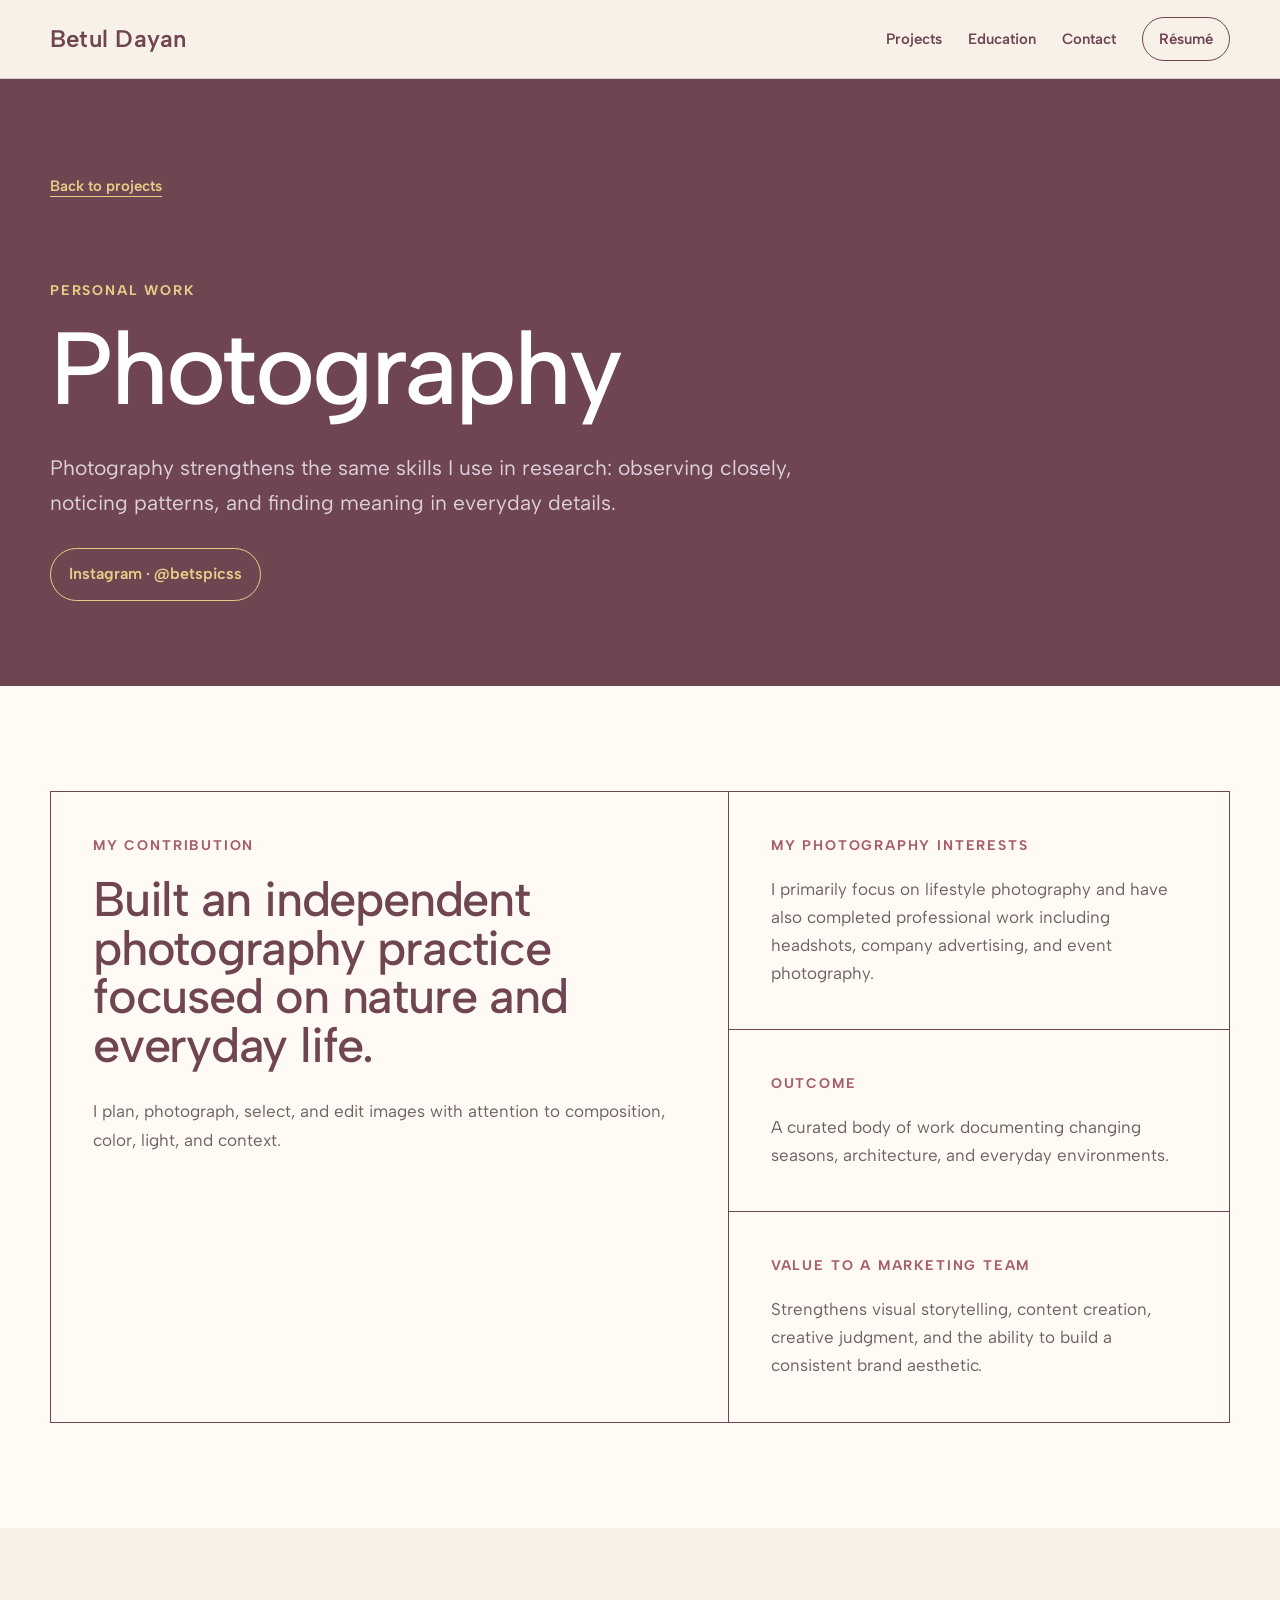
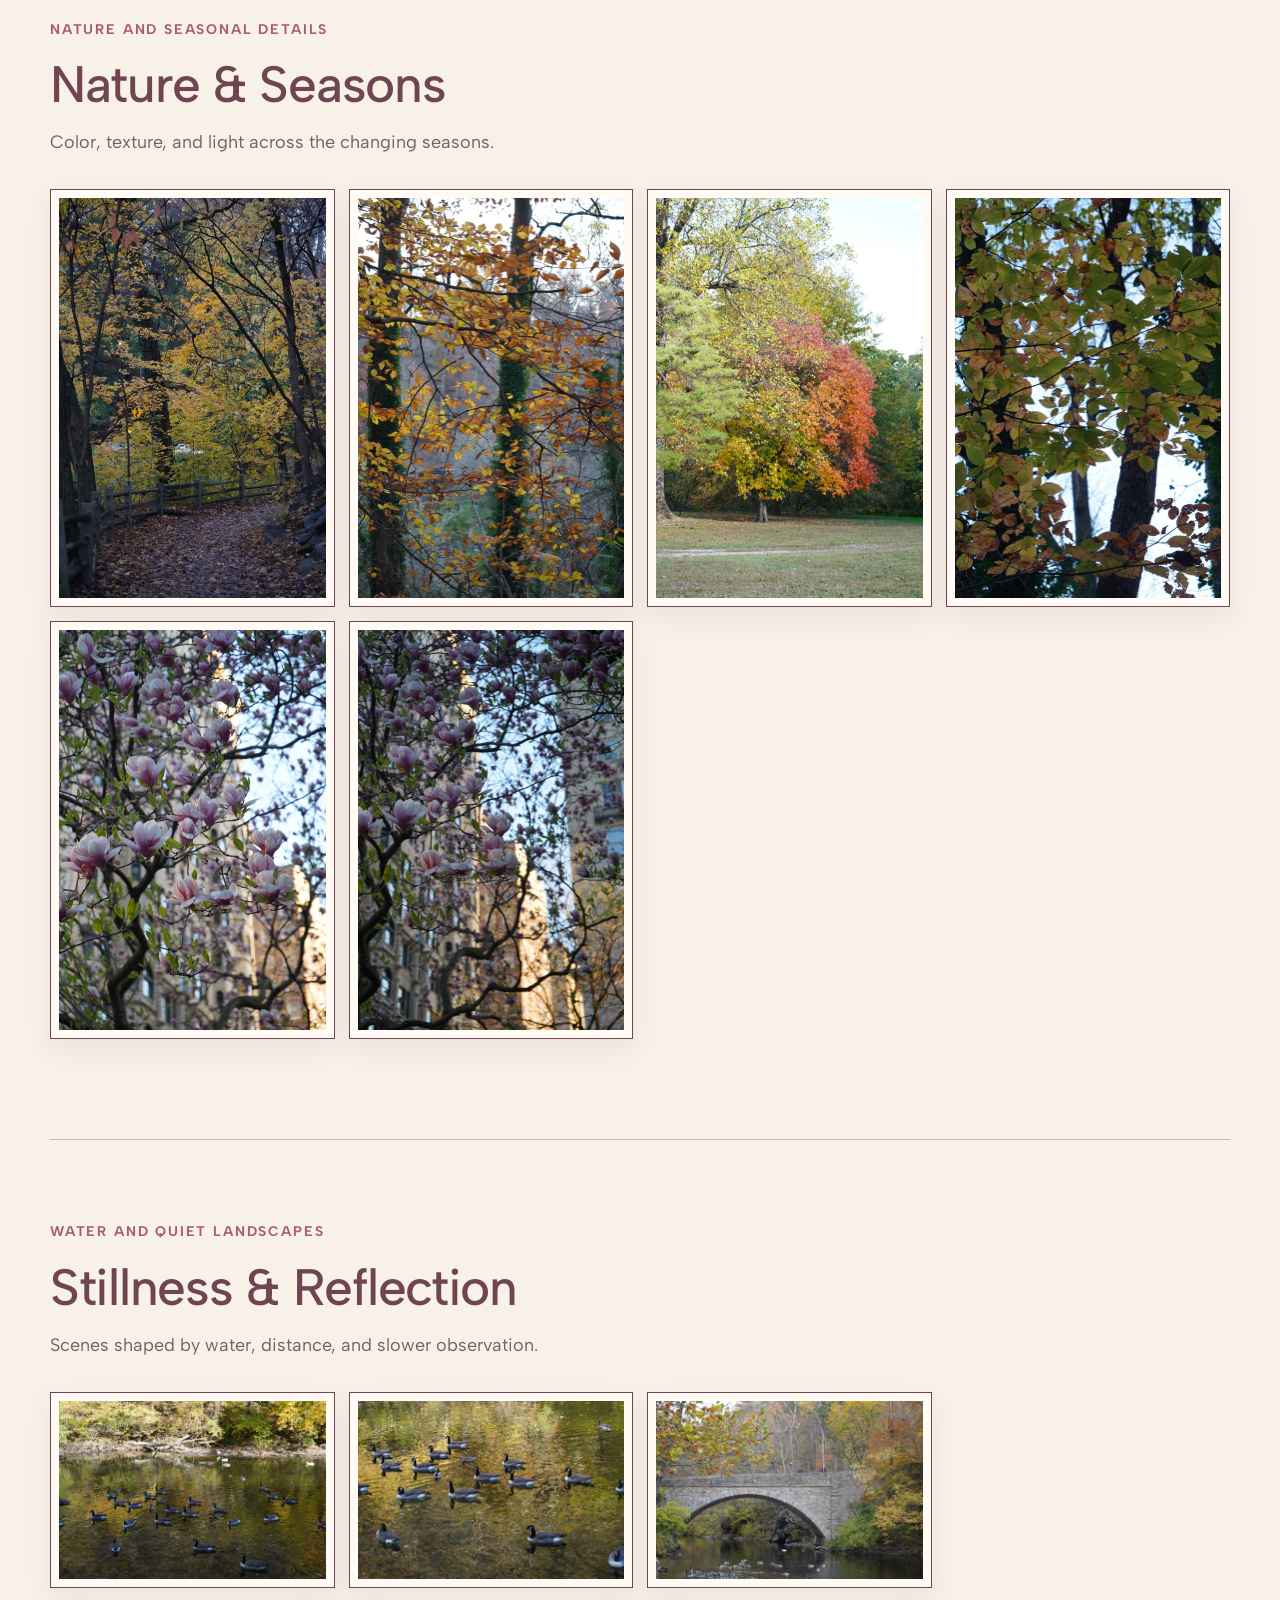
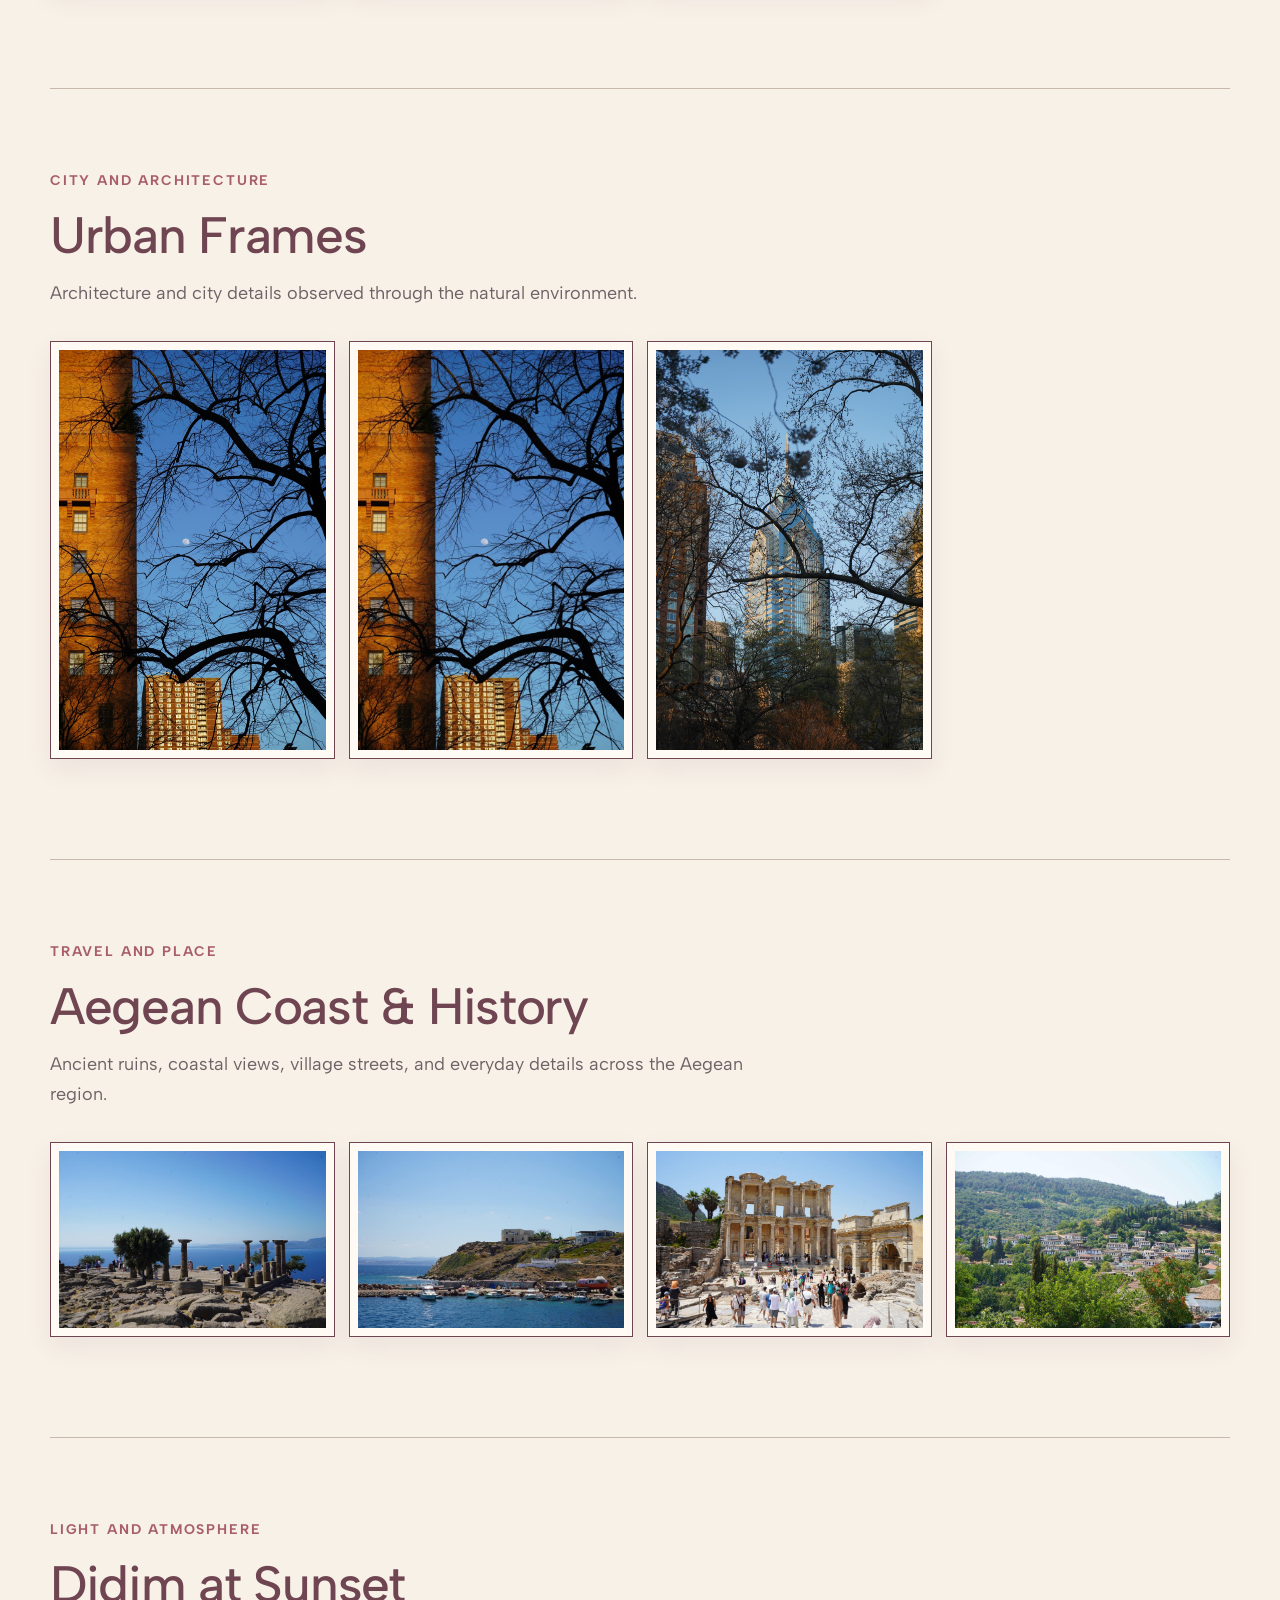
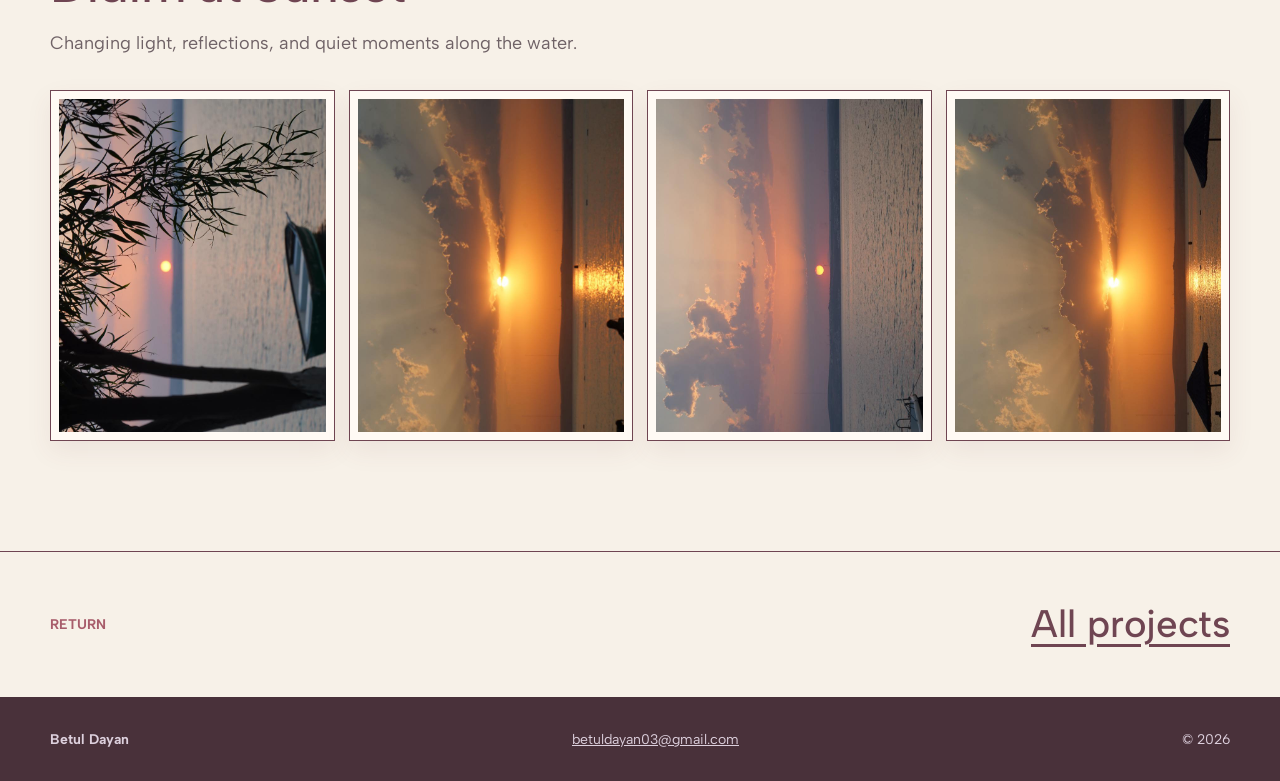
==== commit 0c302cf2: "Replace Didim photography selection" ====
--- a/photography.html
+++ b/photography.html
@@ -55,10 +55,10 @@
           <article class="photography-album">
             <header class="photography-album-heading"><p class="section-label">Light and atmosphere</p><h2>Didim at Sunset</h2><p>Changing light, reflections, and quiet moments along the water.</p></header>
             <div class="photography-grid portrait-grid">
+              <figure><a href="assets/didim-02246.jpg" target="_blank" rel="noreferrer"><img src="assets/didim-02246.jpg" alt="Sunset framed by silhouetted tree branches above a small boat" loading="lazy" decoding="async" /></a></figure>
+              <figure><a href="assets/didim-02070.jpg" target="_blank" rel="noreferrer"><img src="assets/didim-02070.jpg" alt="Sun and clouds reflected across the sea with a silhouetted swimmer" loading="lazy" decoding="async" /></a></figure>
               <figure><a href="assets/didim-02234.jpg" target="_blank" rel="noreferrer"><img src="assets/didim-02234.jpg" alt="Orange sun setting over the water beneath glowing clouds" loading="lazy" decoding="async" /></a></figure>
-              <figure><a href="assets/didim-02246.jpg" target="_blank" rel="noreferrer"><img src="assets/didim-02246.jpg" alt="Sunset framed by silhouetted tree branches above a small boat" loading="lazy" decoding="async" /></a></figure>
-              <figure><a href="assets/didim-02071.jpg" target="_blank" rel="noreferrer"><img src="assets/didim-02071.jpg" alt="Swimmer carrying a float in the sea at sunset" loading="lazy" decoding="async" /></a></figure>
-              <figure><a href="assets/didim-02070.jpg" target="_blank" rel="noreferrer"><img src="assets/didim-02070.jpg" alt="Sun and clouds reflected across the sea with a silhouetted swimmer" loading="lazy" decoding="async" /></a></figure>
+              <figure><a href="assets/didim-02069.jpg" target="_blank" rel="noreferrer"><img src="assets/didim-02069.jpg" alt="Beachgoers silhouetted against the sea at sunset" loading="lazy" decoding="async" /></a></figure>
             </div>
           </article>
         </div>
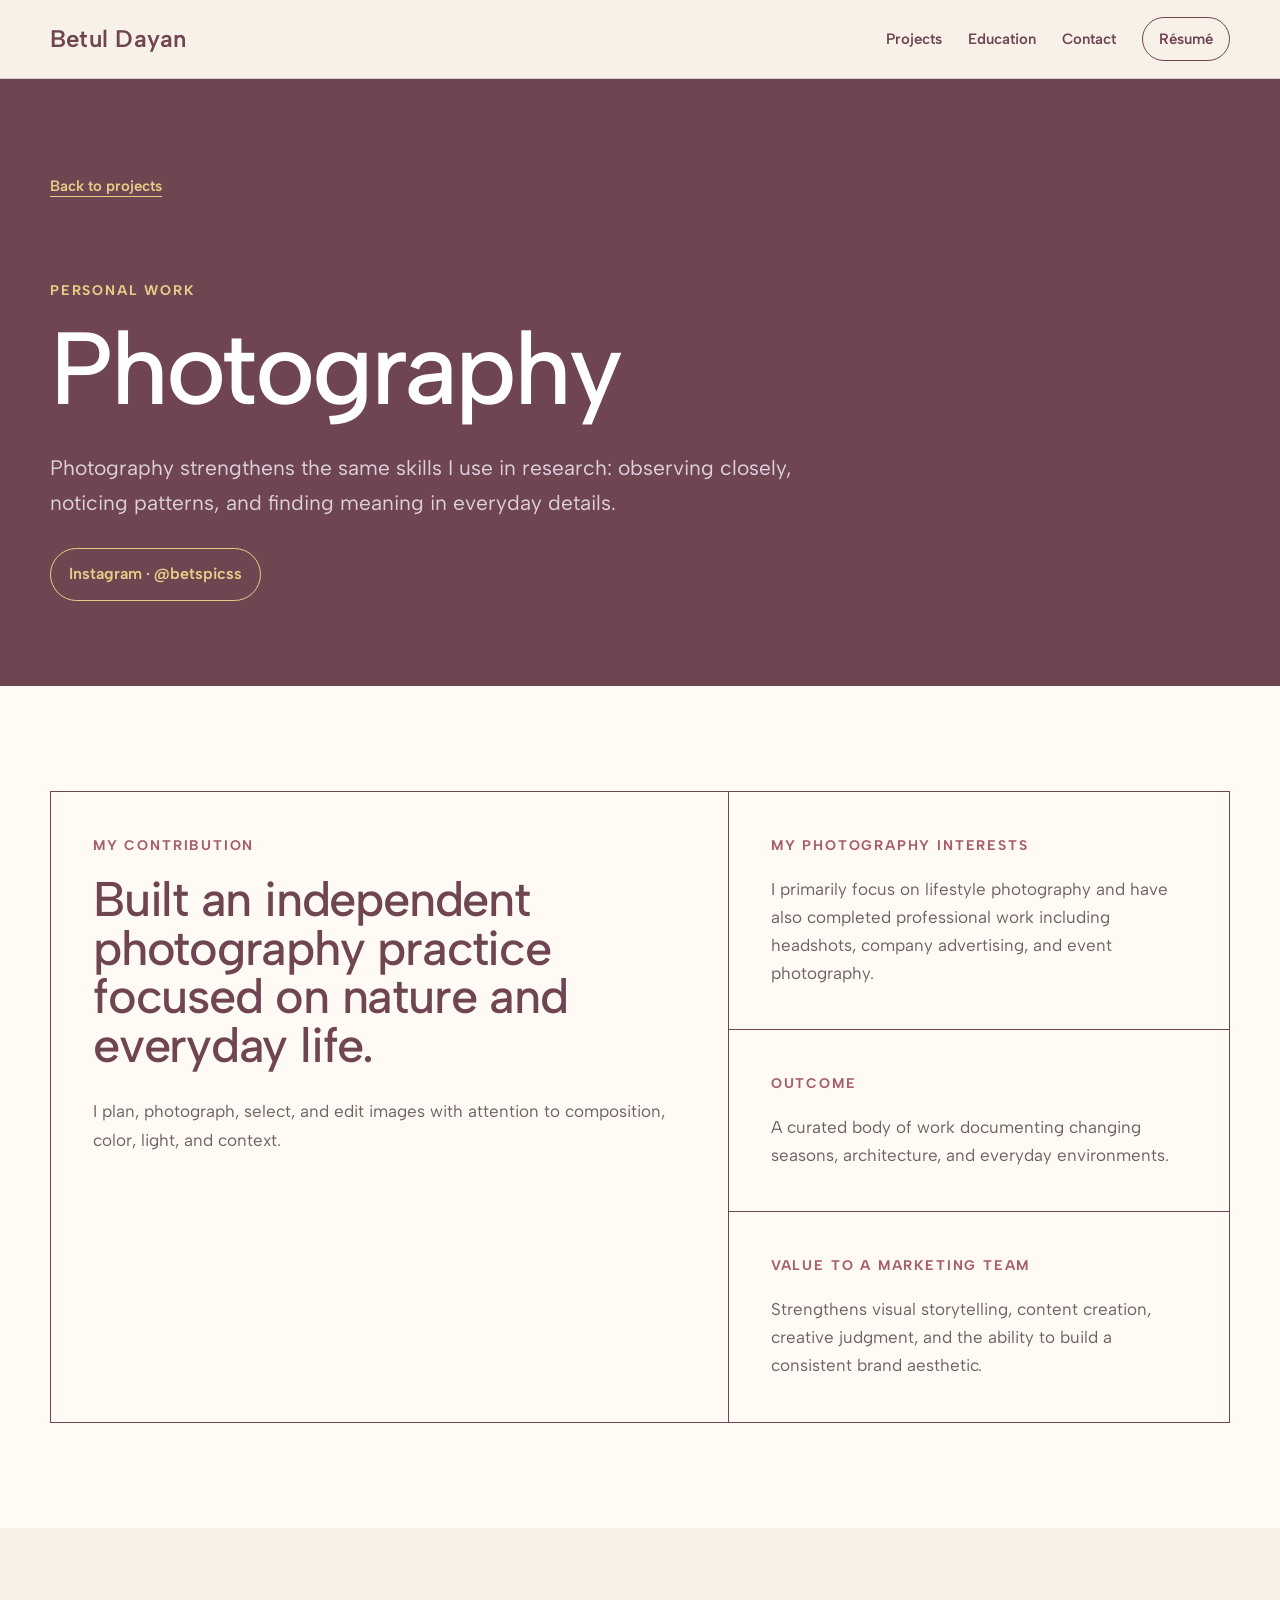
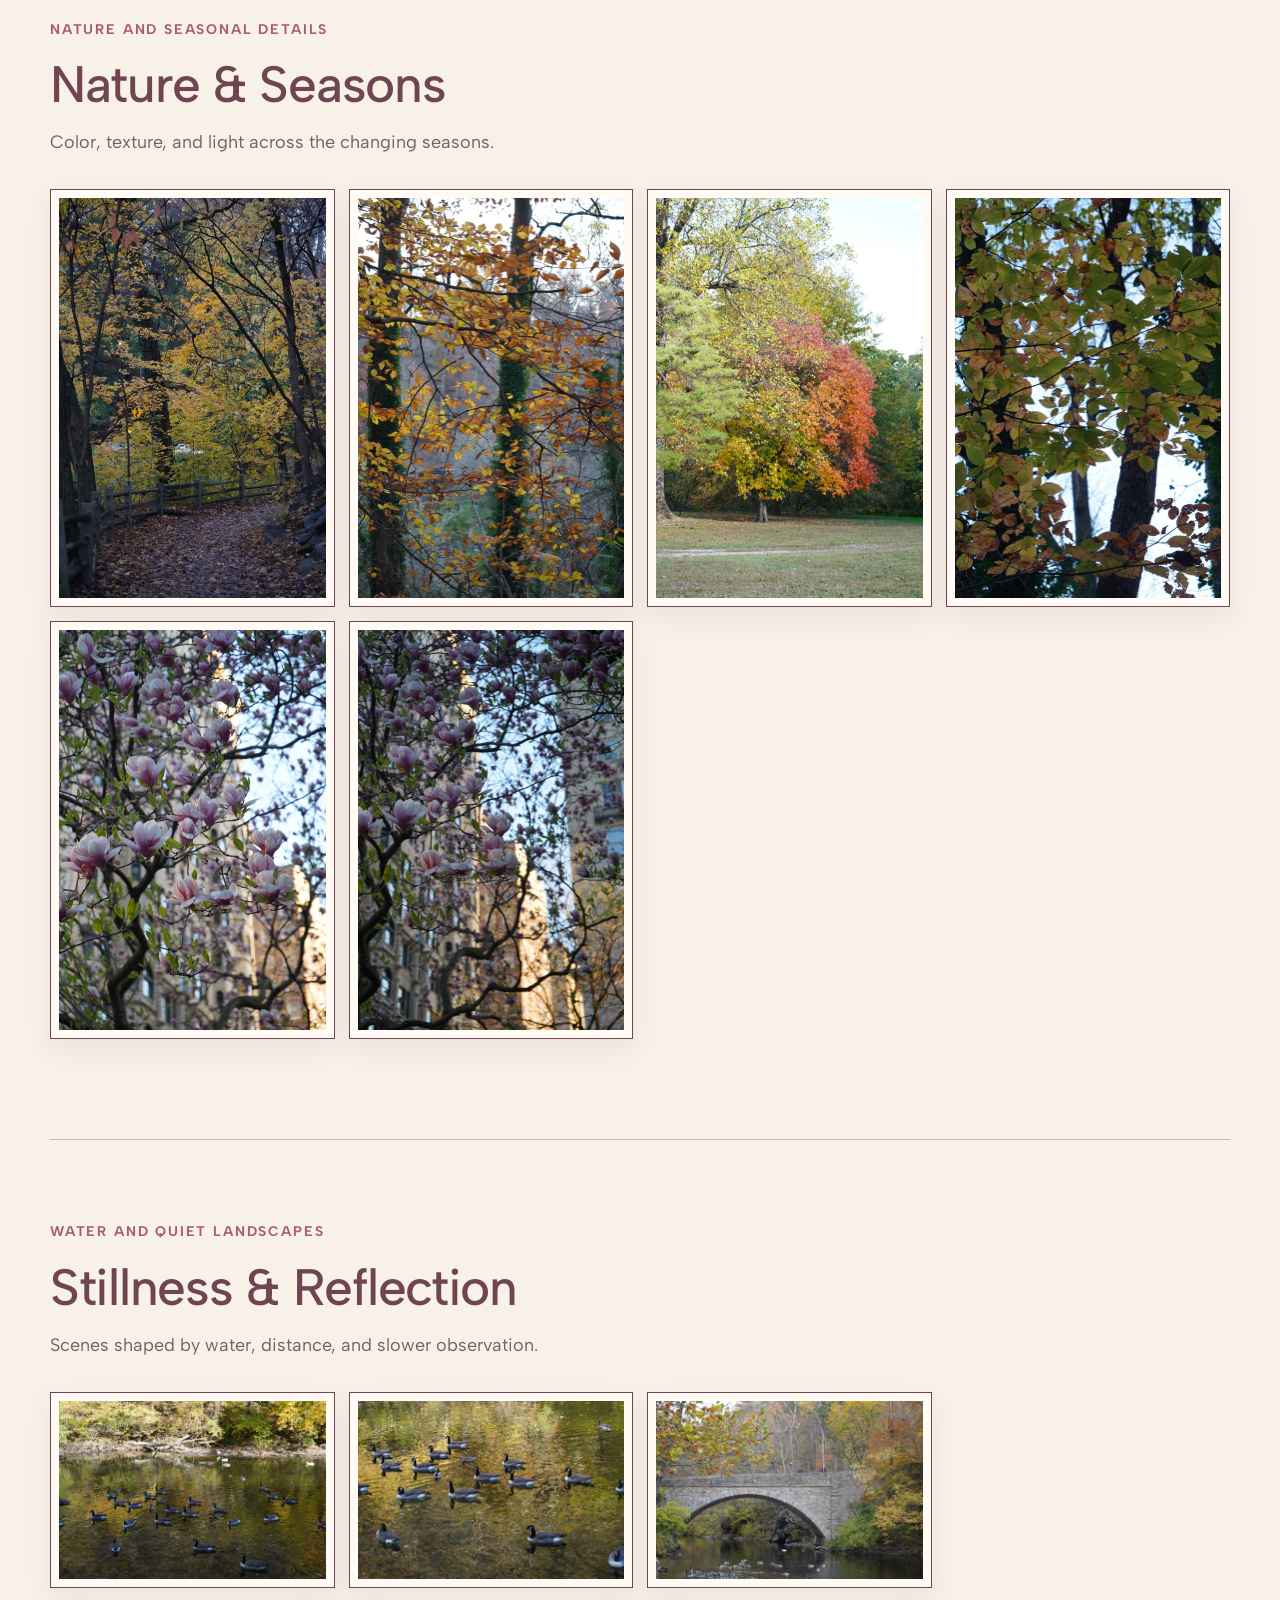
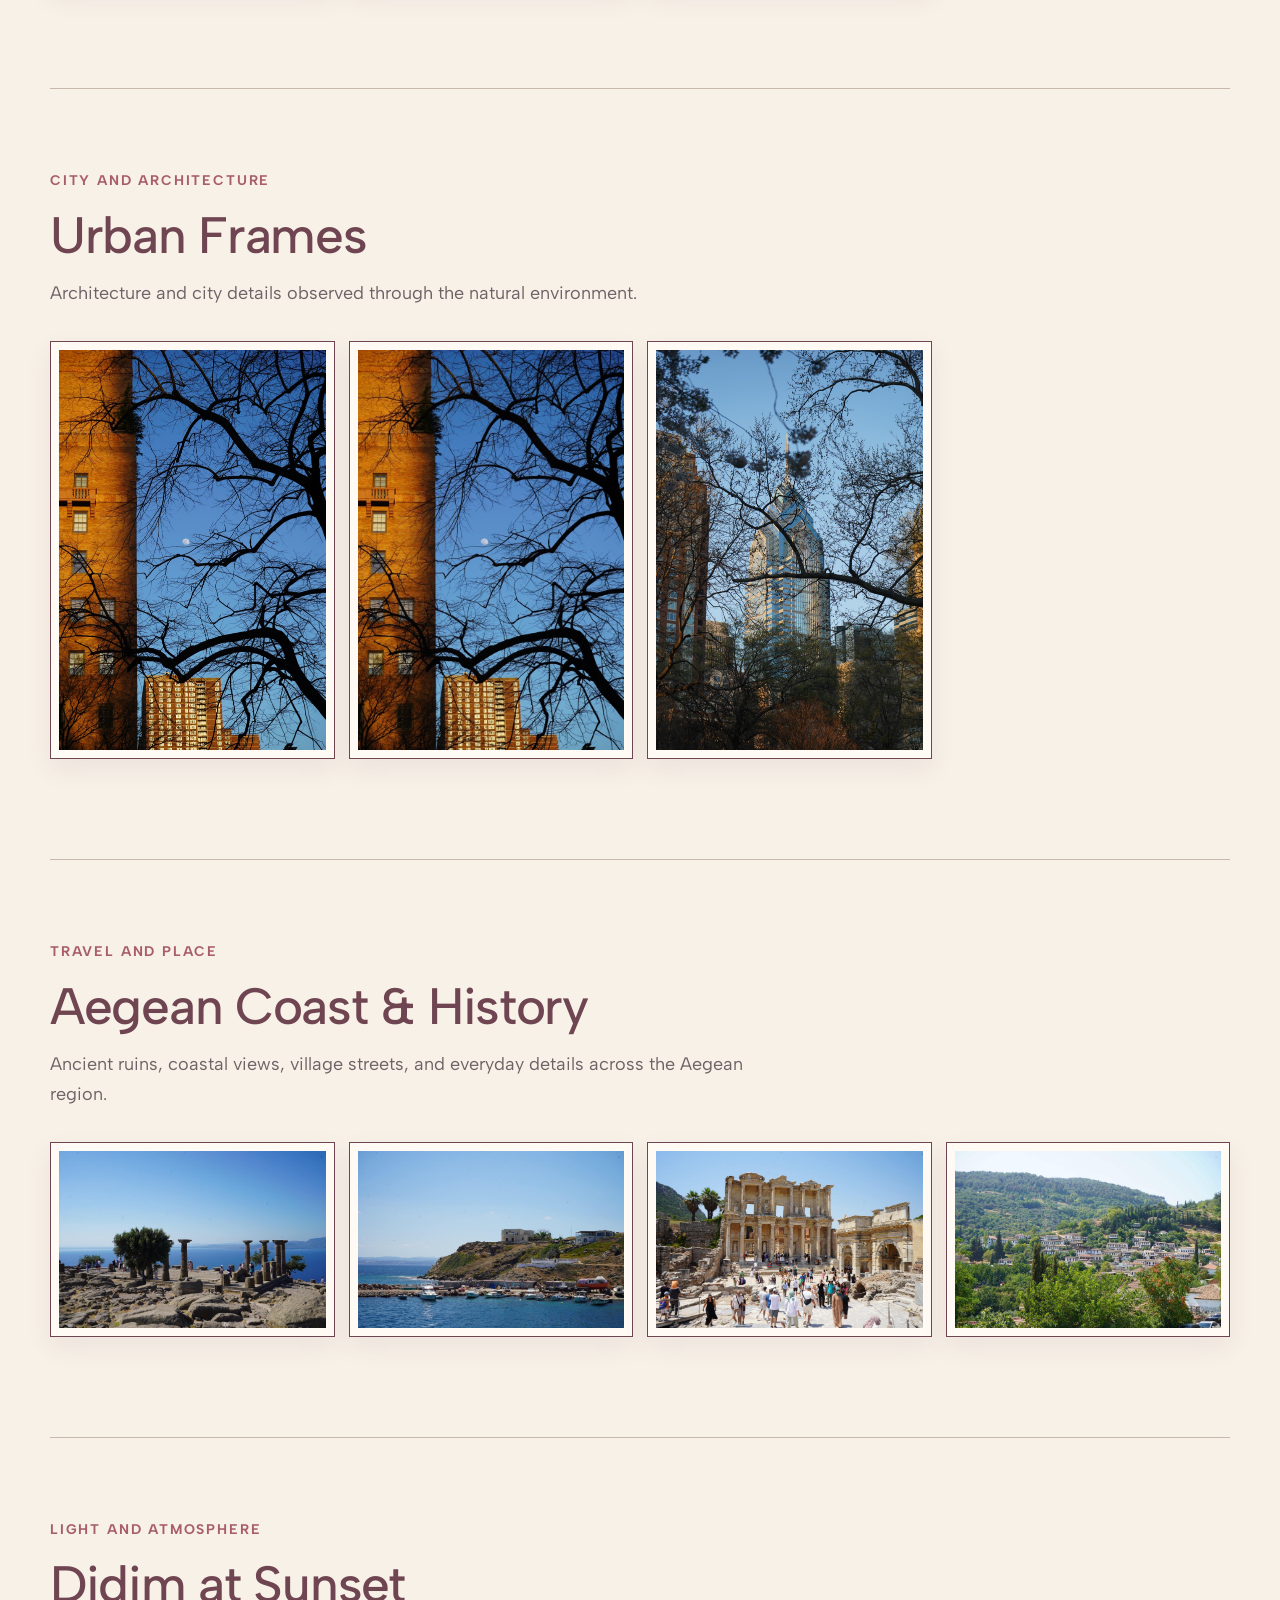
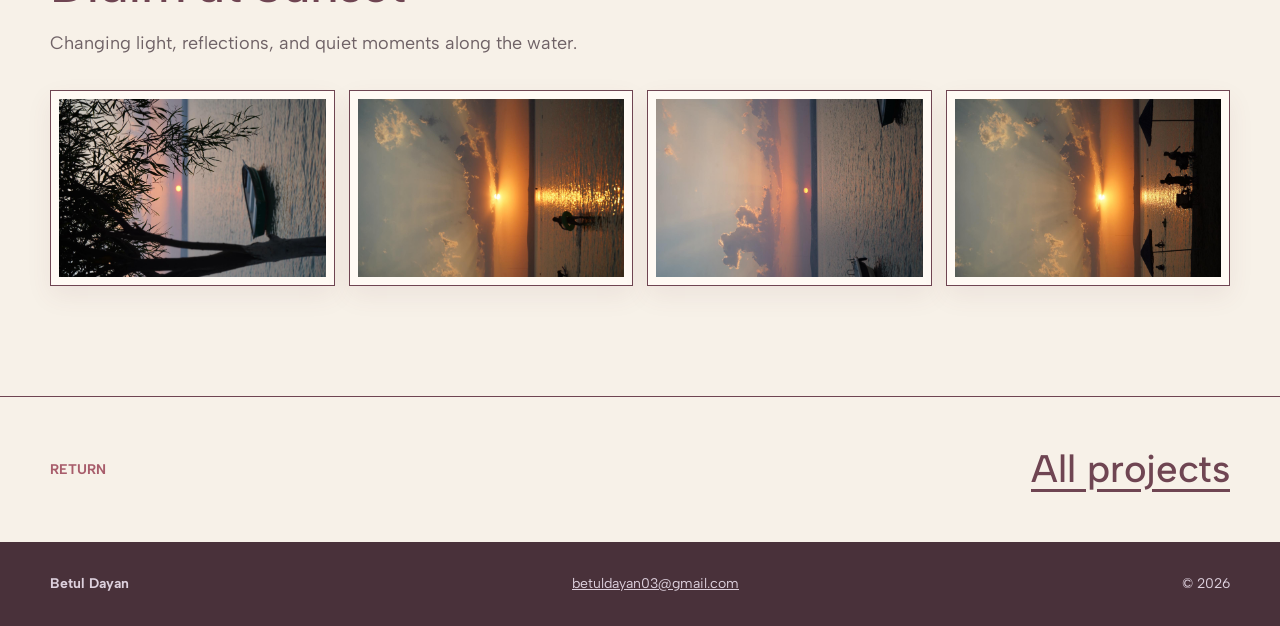
==== commit 912b6edf: "Restore Didim photos to landscape framing" ====
--- a/photography.html
+++ b/photography.html
@@ -5,7 +5,7 @@
     <meta name="viewport" content="width=device-width, initial-scale=1" />
     <meta name="description" content="A selection of photography by Betul Dayan." />
     <title>Photography | Betul Dayan</title>
-    <link rel="stylesheet" href="styles.css?v=26" />
+    <link rel="stylesheet" href="styles.css?v=27" />
     <script defer src="script.js?v=2"></script>
   </head>
   <body>
@@ -54,7 +54,7 @@
           </article>
           <article class="photography-album">
             <header class="photography-album-heading"><p class="section-label">Light and atmosphere</p><h2>Didim at Sunset</h2><p>Changing light, reflections, and quiet moments along the water.</p></header>
-            <div class="photography-grid portrait-grid">
+            <div class="photography-grid">
               <figure><a href="assets/didim-02246.jpg" target="_blank" rel="noreferrer"><img src="assets/didim-02246.jpg" alt="Sunset framed by silhouetted tree branches above a small boat" loading="lazy" decoding="async" /></a></figure>
               <figure><a href="assets/didim-02070.jpg" target="_blank" rel="noreferrer"><img src="assets/didim-02070.jpg" alt="Sun and clouds reflected across the sea with a silhouetted swimmer" loading="lazy" decoding="async" /></a></figure>
               <figure><a href="assets/didim-02234.jpg" target="_blank" rel="noreferrer"><img src="assets/didim-02234.jpg" alt="Orange sun setting over the water beneath glowing clouds" loading="lazy" decoding="async" /></a></figure>
--- a/styles.css
+++ b/styles.css
@@ -250,7 +250,6 @@
 .photography-grid figure { display: flex; min-width: 0; flex-direction: column; margin: 0; overflow: hidden; border: 1px solid var(--plum); background: var(--paper-2); padding: 8px; box-shadow: 0 10px 24px rgba(111,69,82,.08); }
 .photography-grid a { display: block; overflow: hidden; }
 .photography-grid img { display: block; width: 100%; height: auto; transition: transform .35s ease; }
-.photography-grid.portrait-grid img { aspect-ratio: 4 / 5; height: auto; object-fit: cover; }
 .photography-grid figure:hover img { transform: scale(1.02); }
 
 .reveal { opacity: 0; transform: translateY(22px); transition: opacity .7s ease, transform .7s ease; }
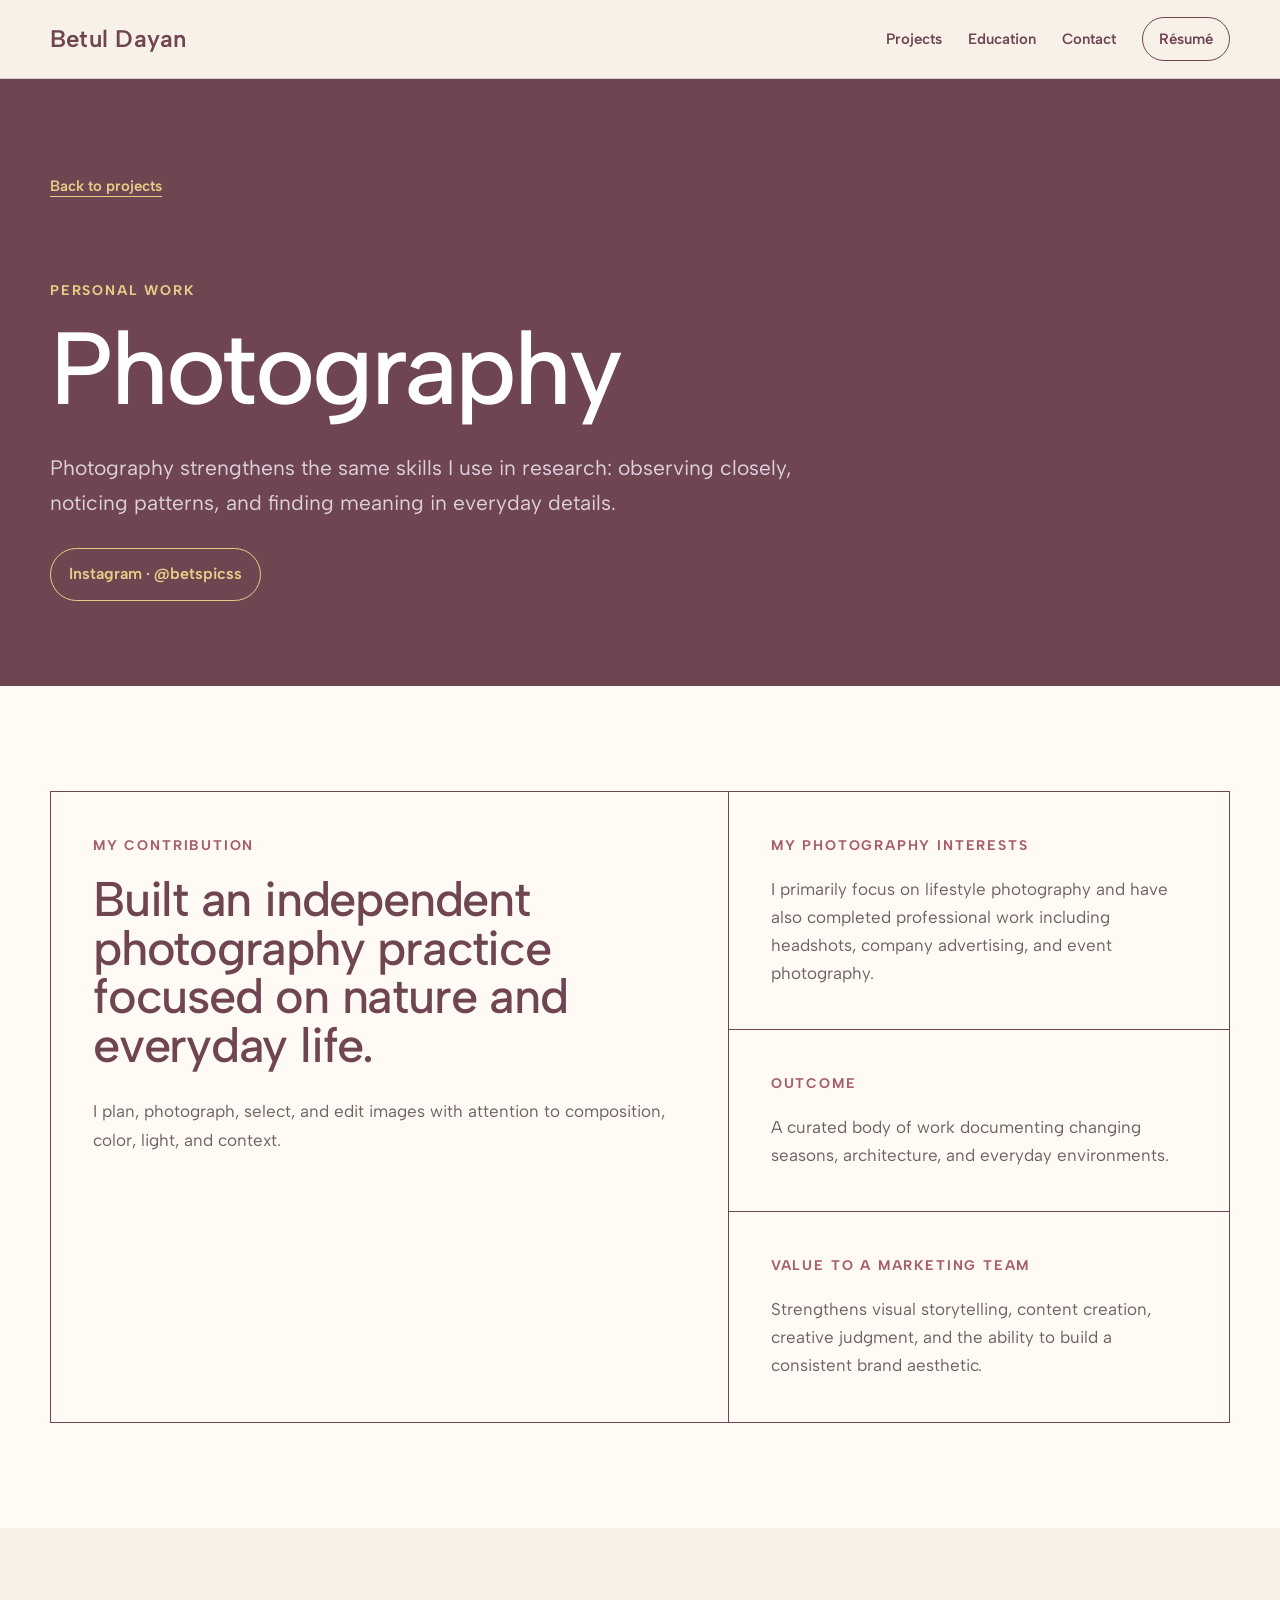
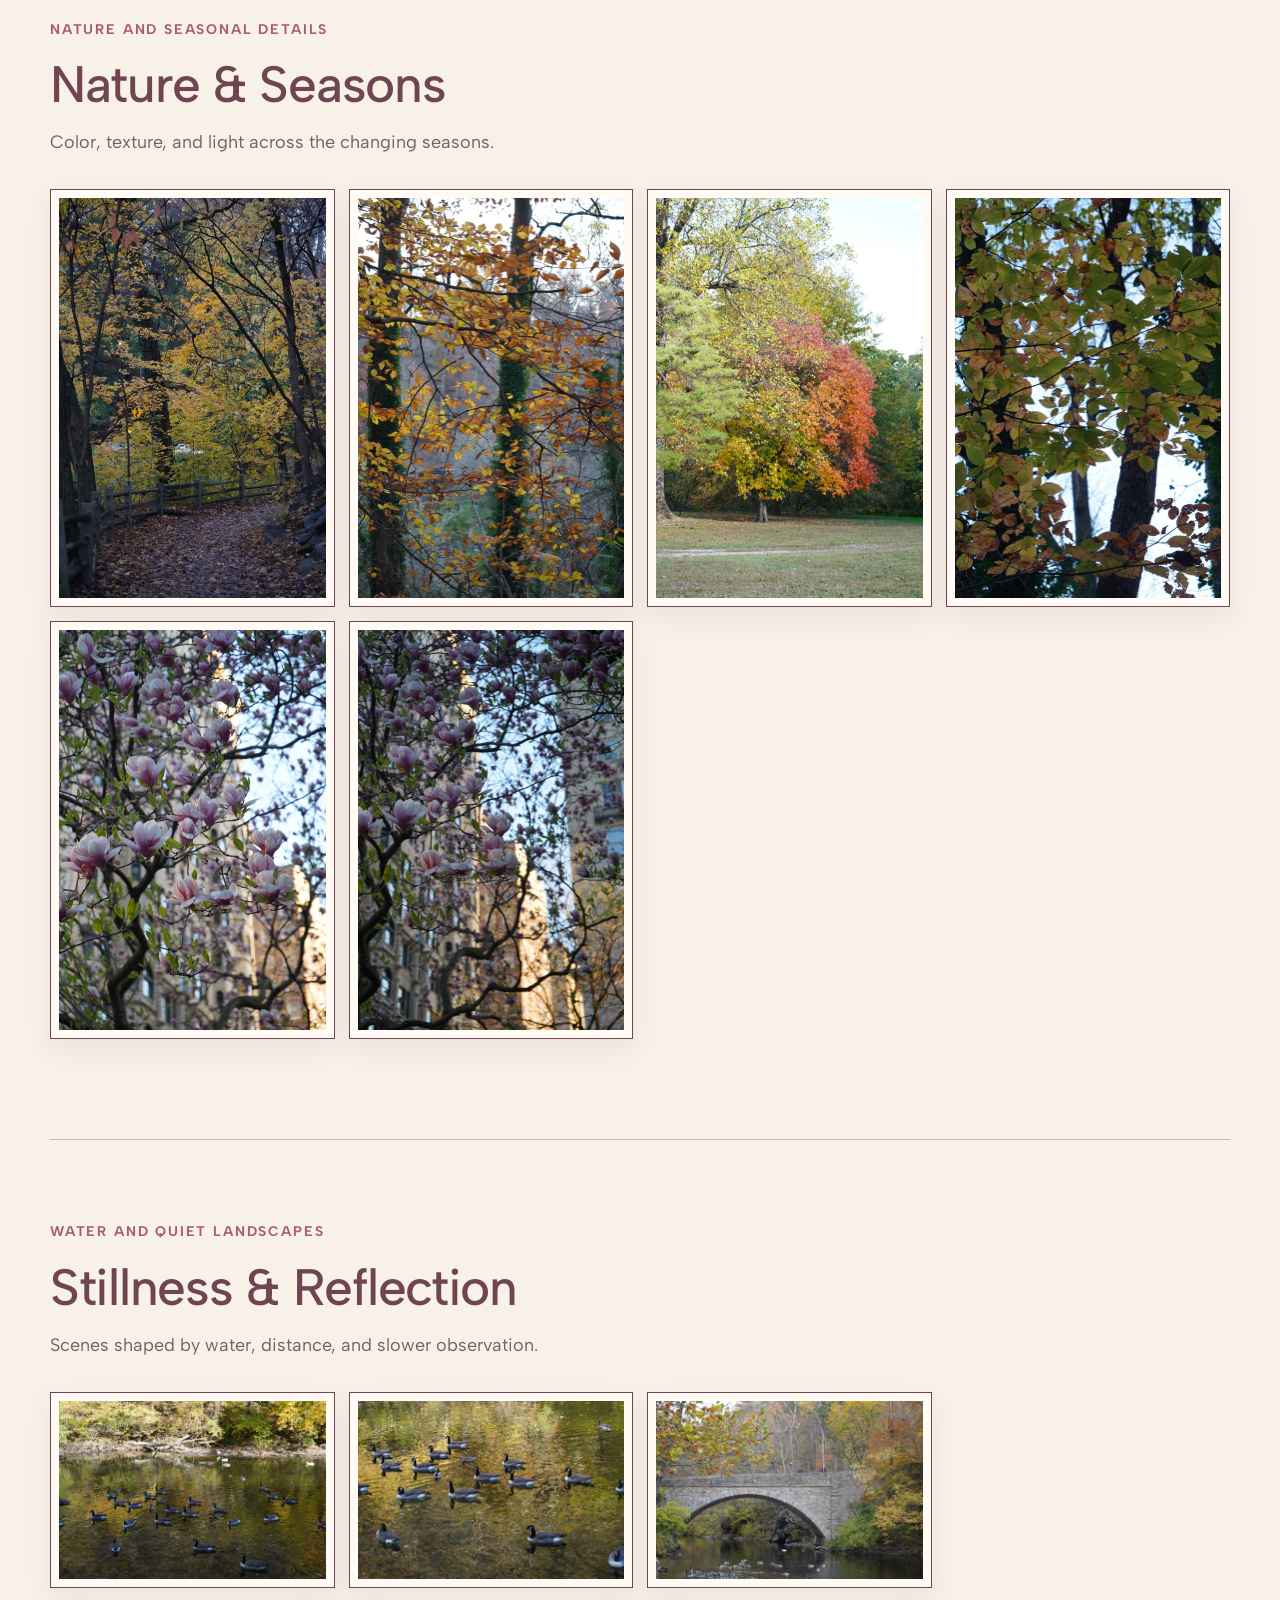
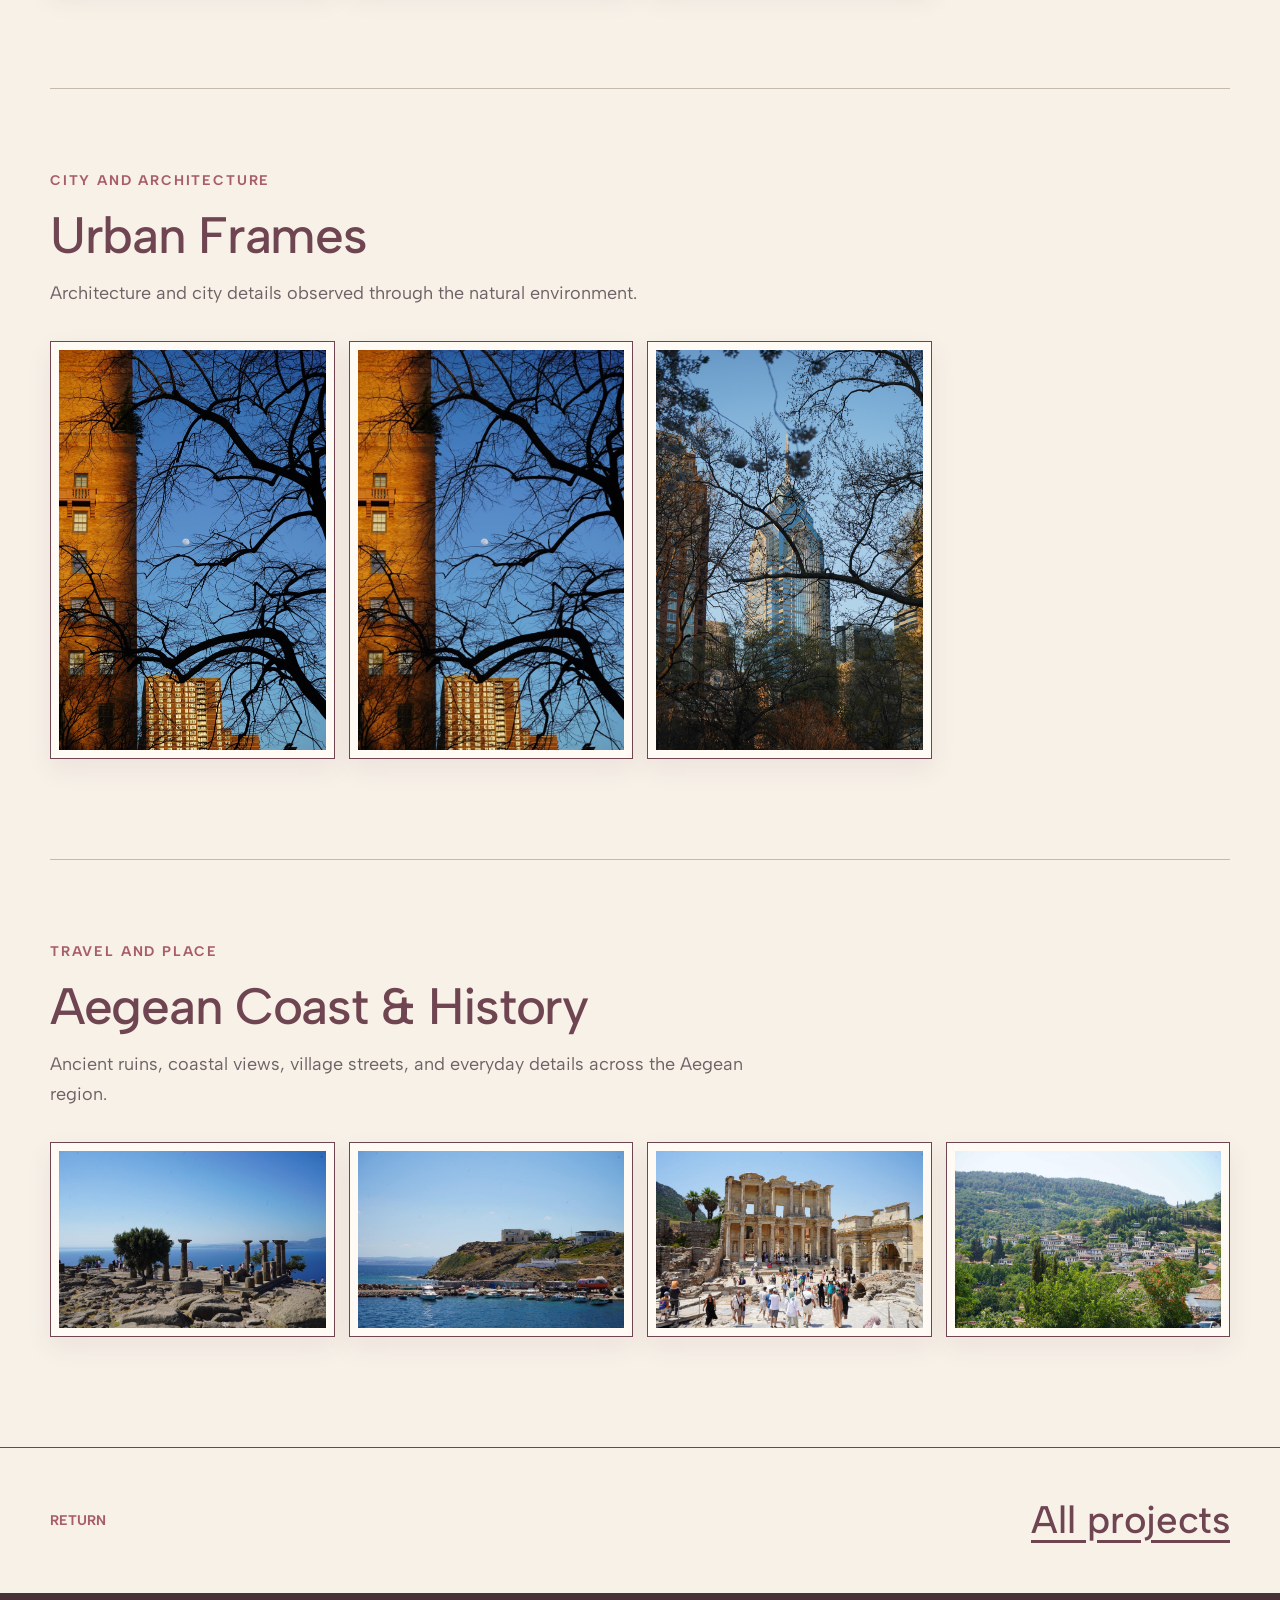
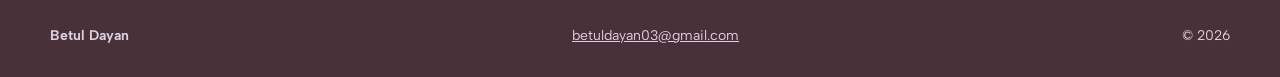
==== commit 622d65d8: "Remove Didim photography album" ====
--- a/photography.html
+++ b/photography.html
@@ -52,15 +52,6 @@
               <figure><a href="assets/ege-02589.jpg" target="_blank" rel="noreferrer"><img src="assets/ege-02589.jpg" alt="White village houses layered across a green hillside" loading="lazy" decoding="async" /></a></figure>
             </div>
           </article>
-          <article class="photography-album">
-            <header class="photography-album-heading"><p class="section-label">Light and atmosphere</p><h2>Didim at Sunset</h2><p>Changing light, reflections, and quiet moments along the water.</p></header>
-            <div class="photography-grid">
-              <figure><a href="assets/didim-02246.jpg" target="_blank" rel="noreferrer"><img src="assets/didim-02246.jpg" alt="Sunset framed by silhouetted tree branches above a small boat" loading="lazy" decoding="async" /></a></figure>
-              <figure><a href="assets/didim-02070.jpg" target="_blank" rel="noreferrer"><img src="assets/didim-02070.jpg" alt="Sun and clouds reflected across the sea with a silhouetted swimmer" loading="lazy" decoding="async" /></a></figure>
-              <figure><a href="assets/didim-02234.jpg" target="_blank" rel="noreferrer"><img src="assets/didim-02234.jpg" alt="Orange sun setting over the water beneath glowing clouds" loading="lazy" decoding="async" /></a></figure>
-              <figure><a href="assets/didim-02069.jpg" target="_blank" rel="noreferrer"><img src="assets/didim-02069.jpg" alt="Beachgoers silhouetted against the sea at sunset" loading="lazy" decoding="async" /></a></figure>
-            </div>
-          </article>
         </div>
       </section>
       <section class="next-project"><div class="shell"><span>Return</span><a href="index.html#work">All projects</a></div></section>
